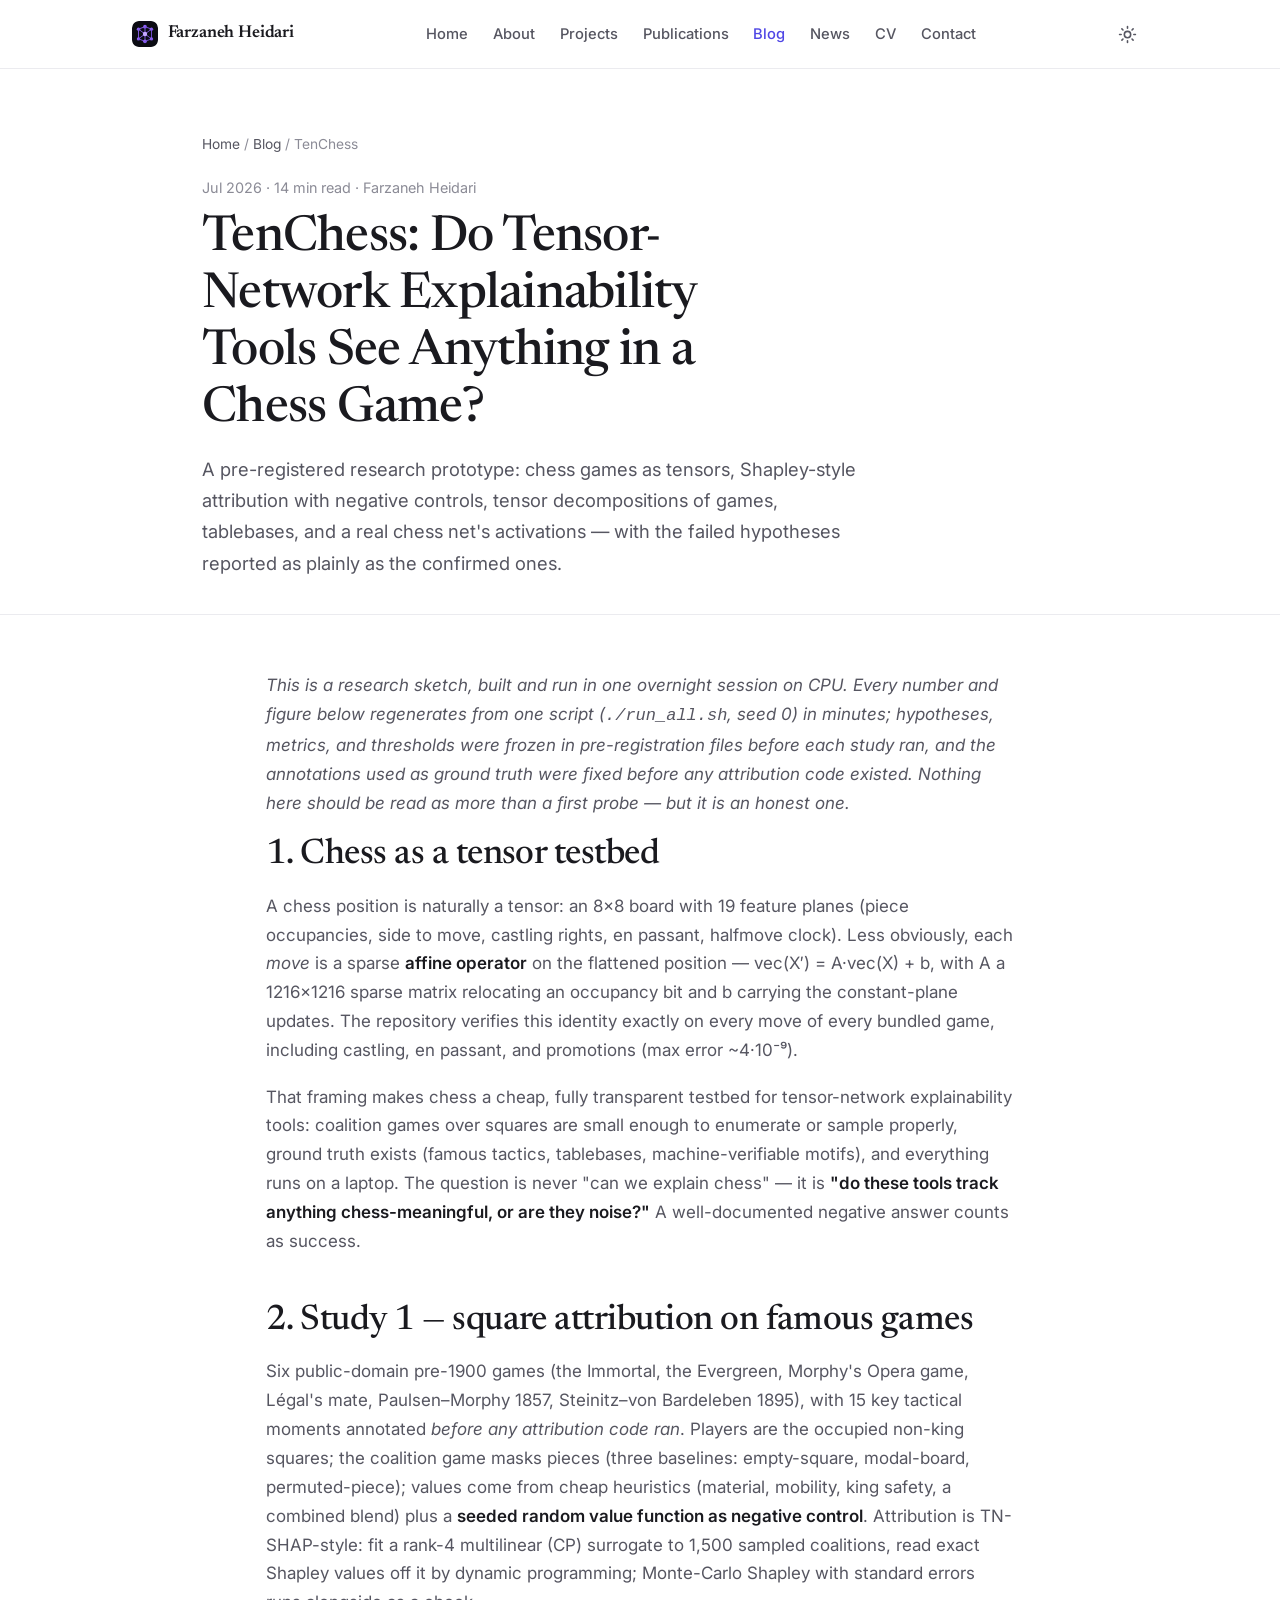
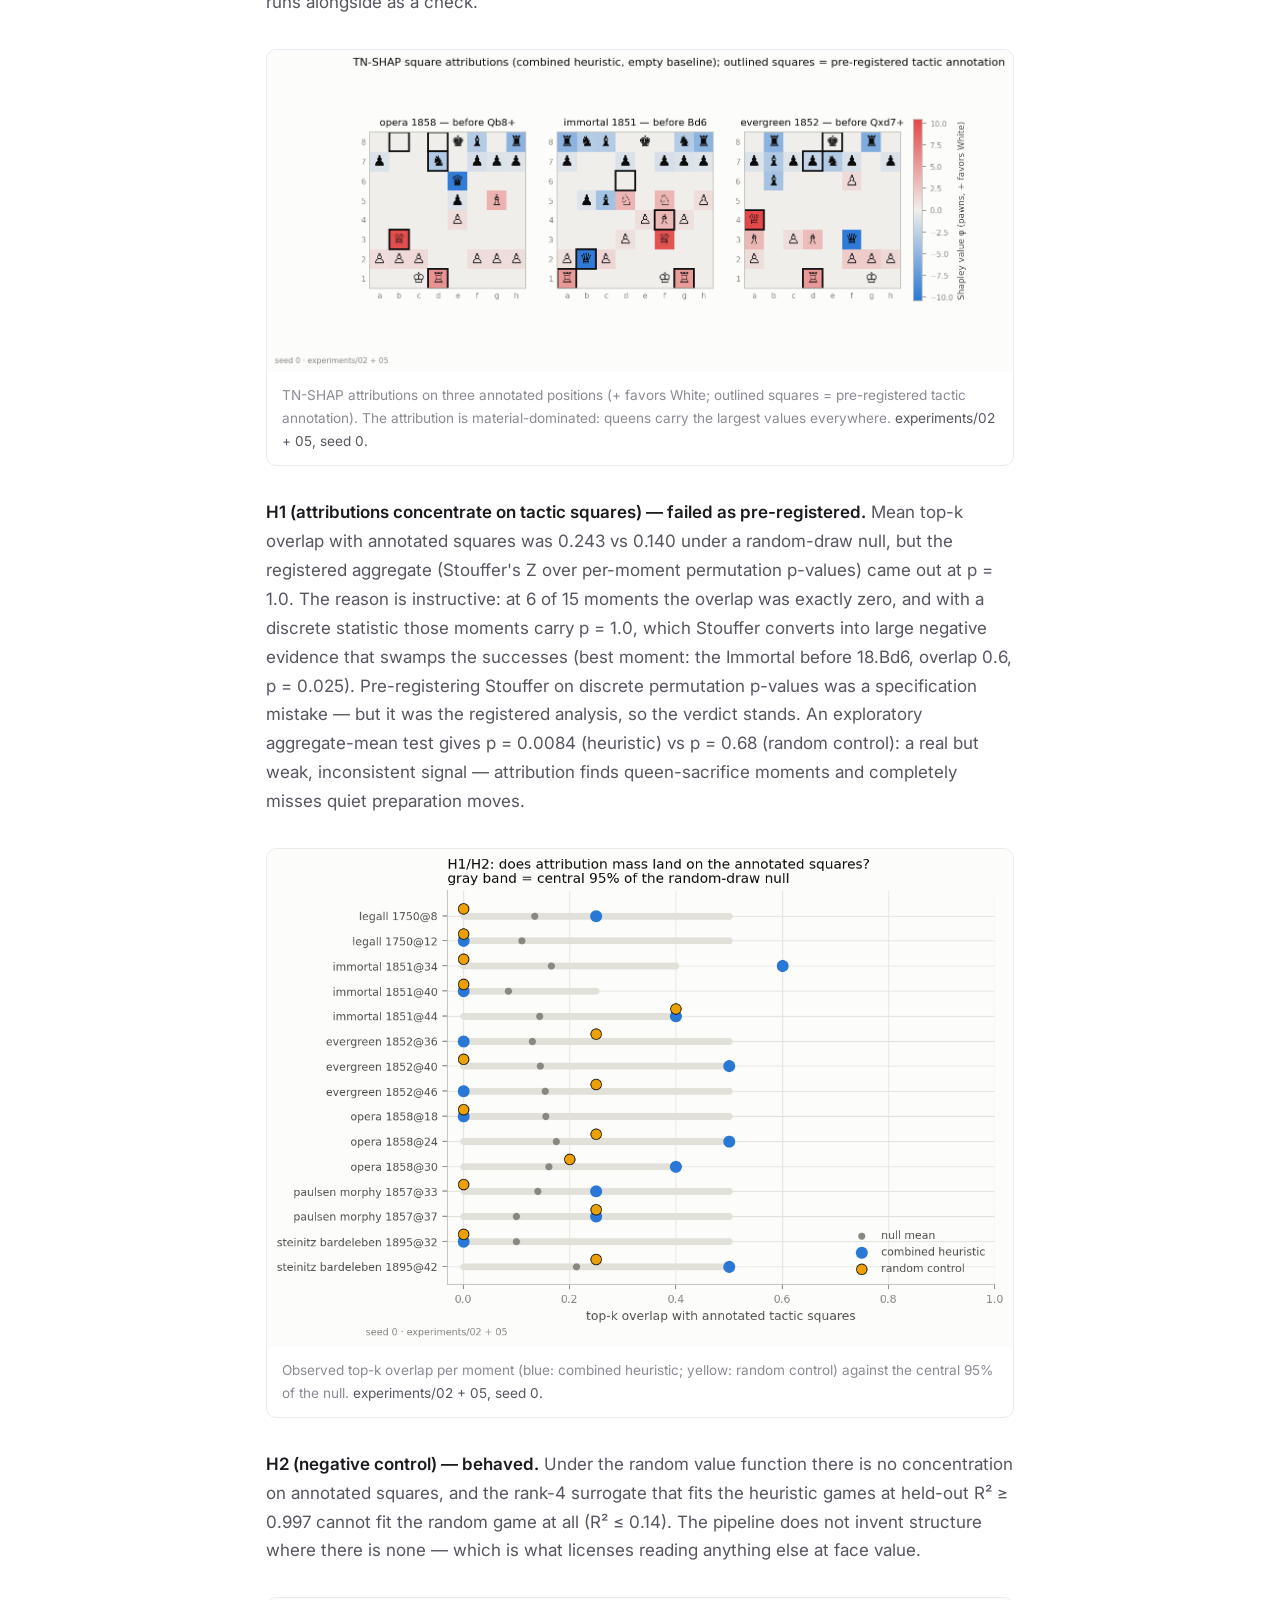
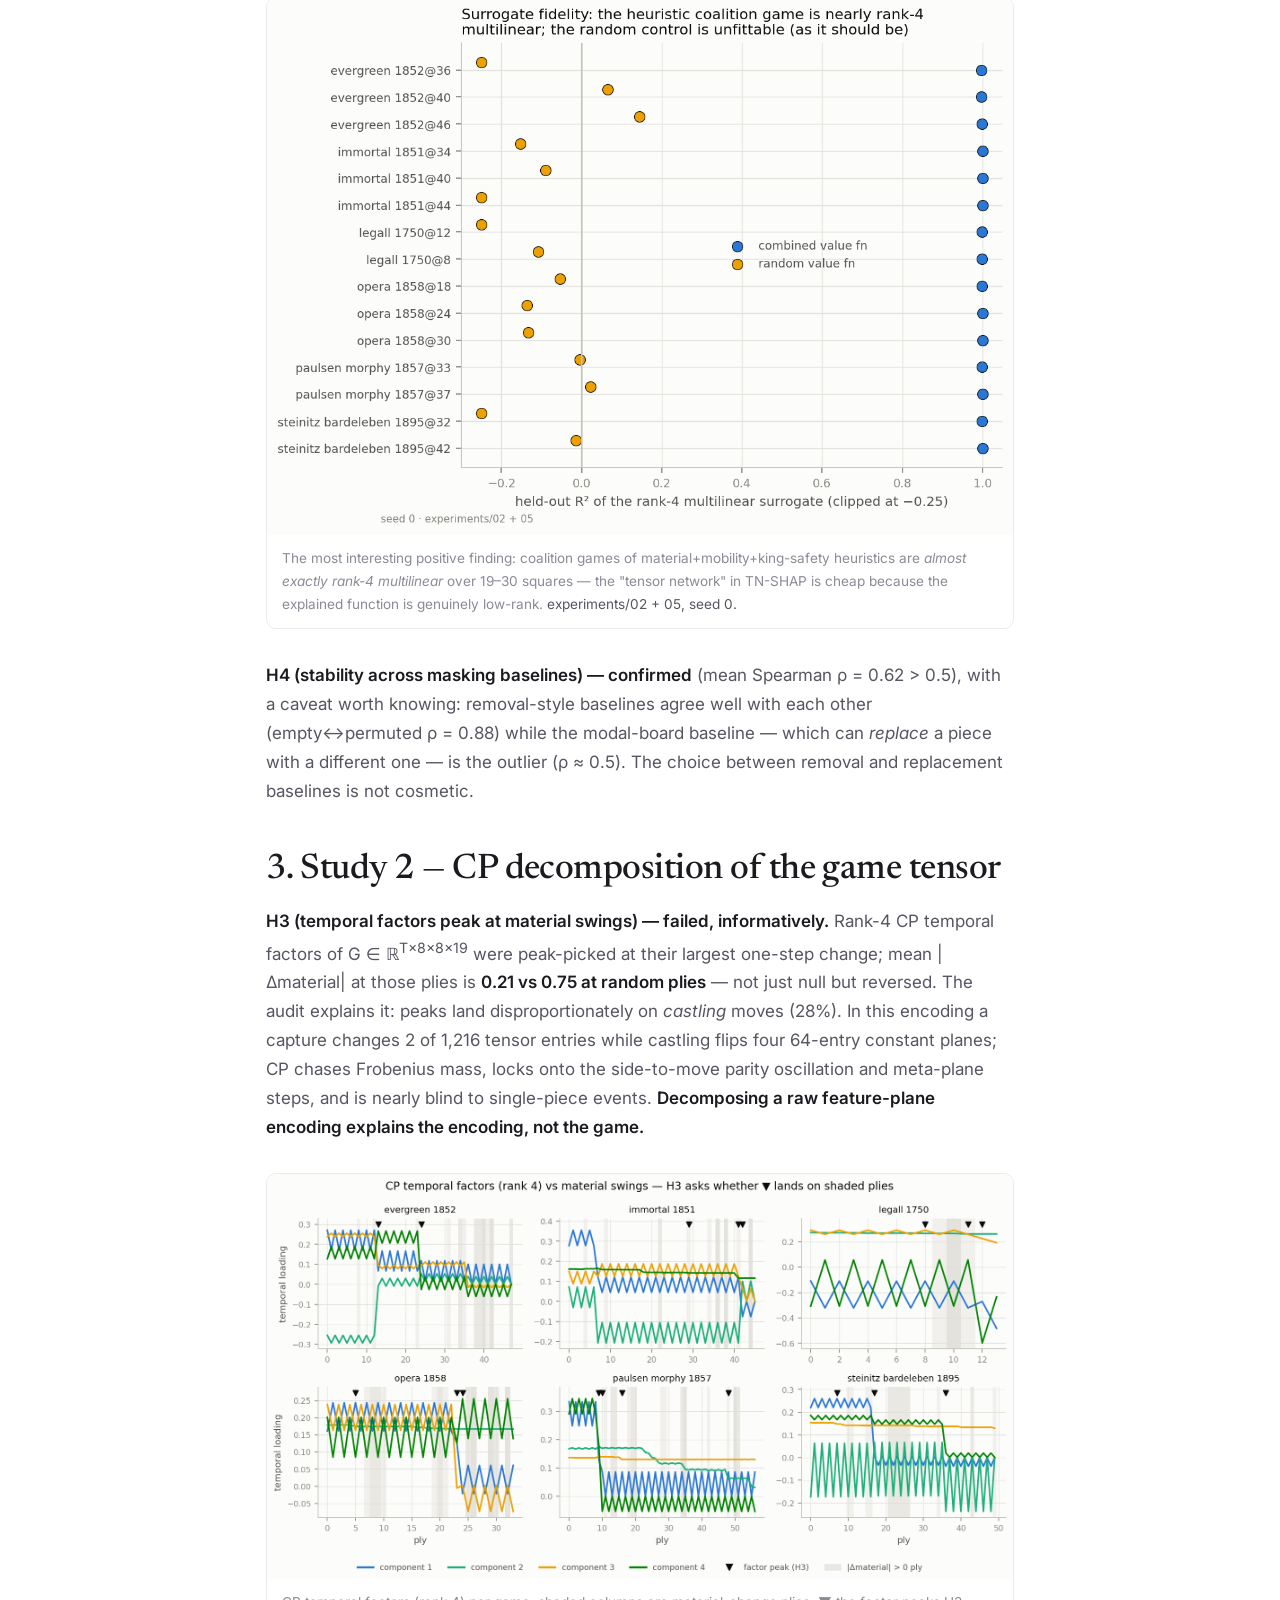
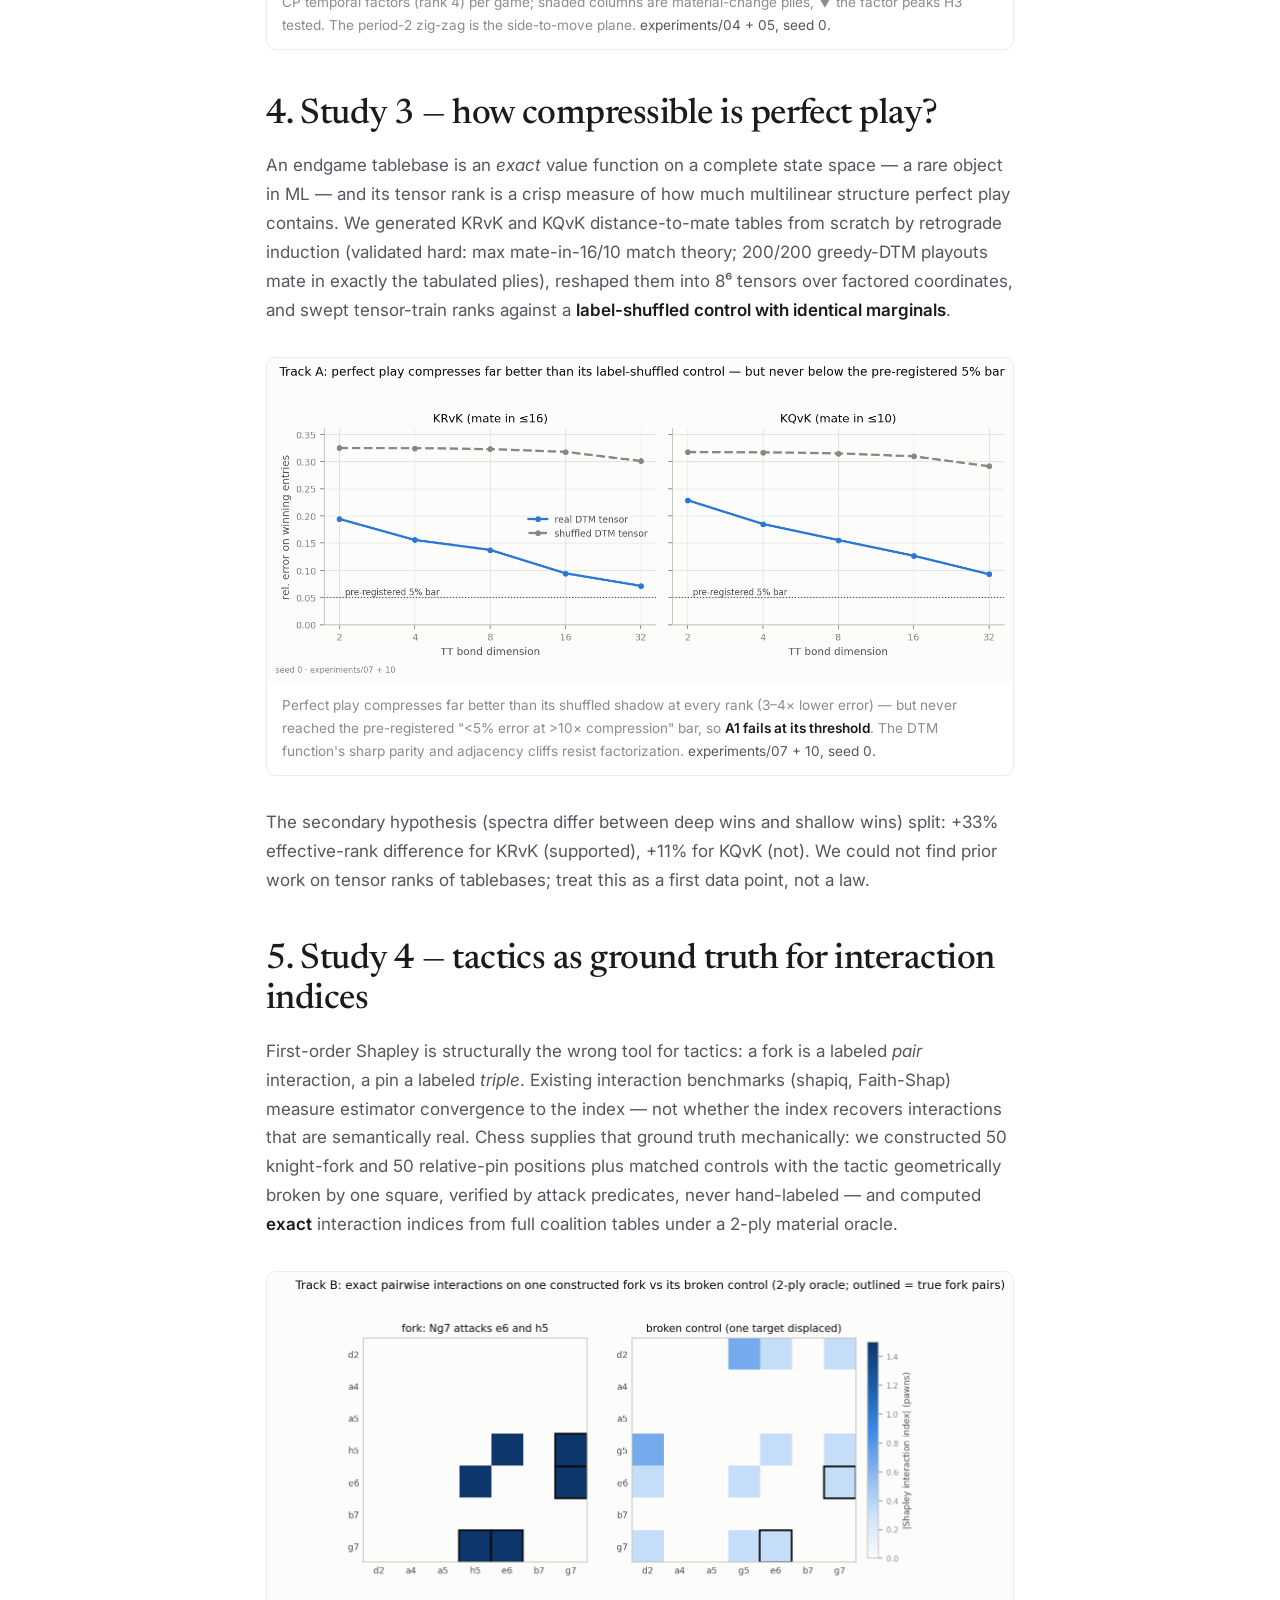
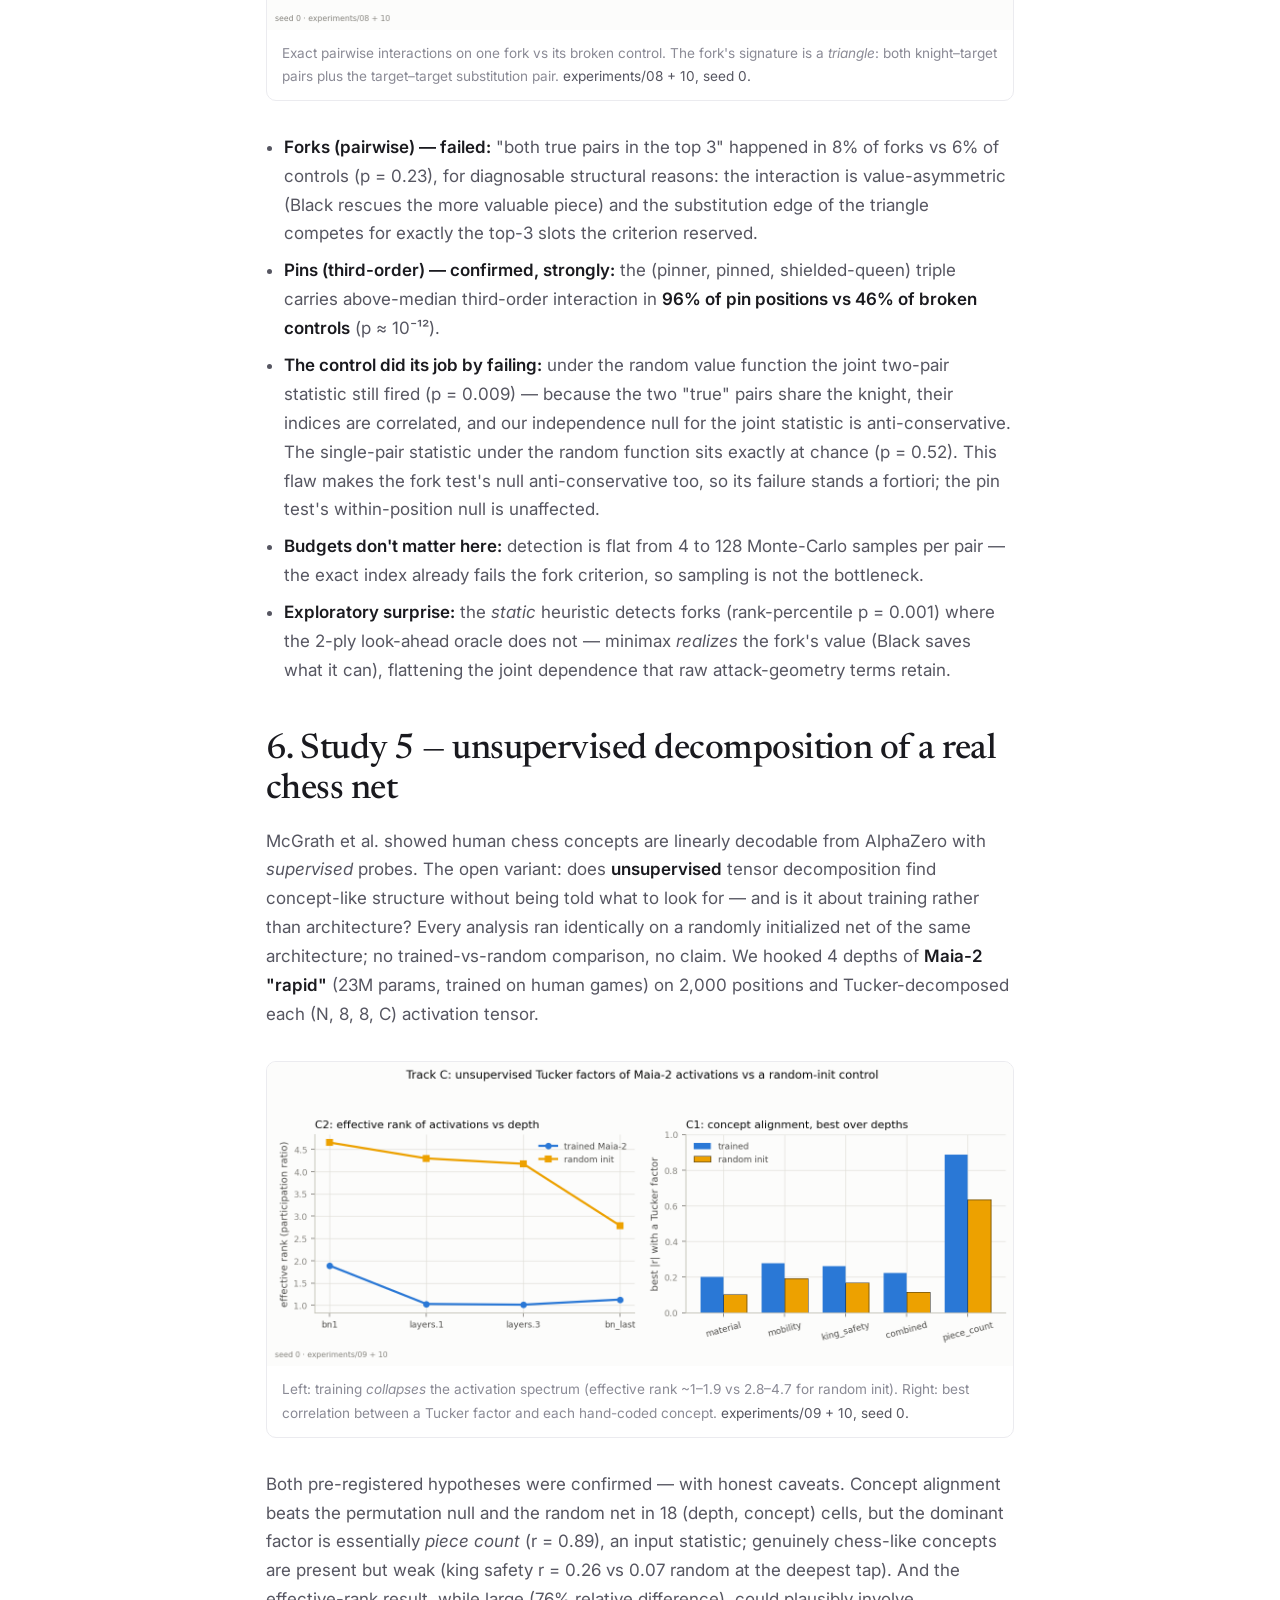
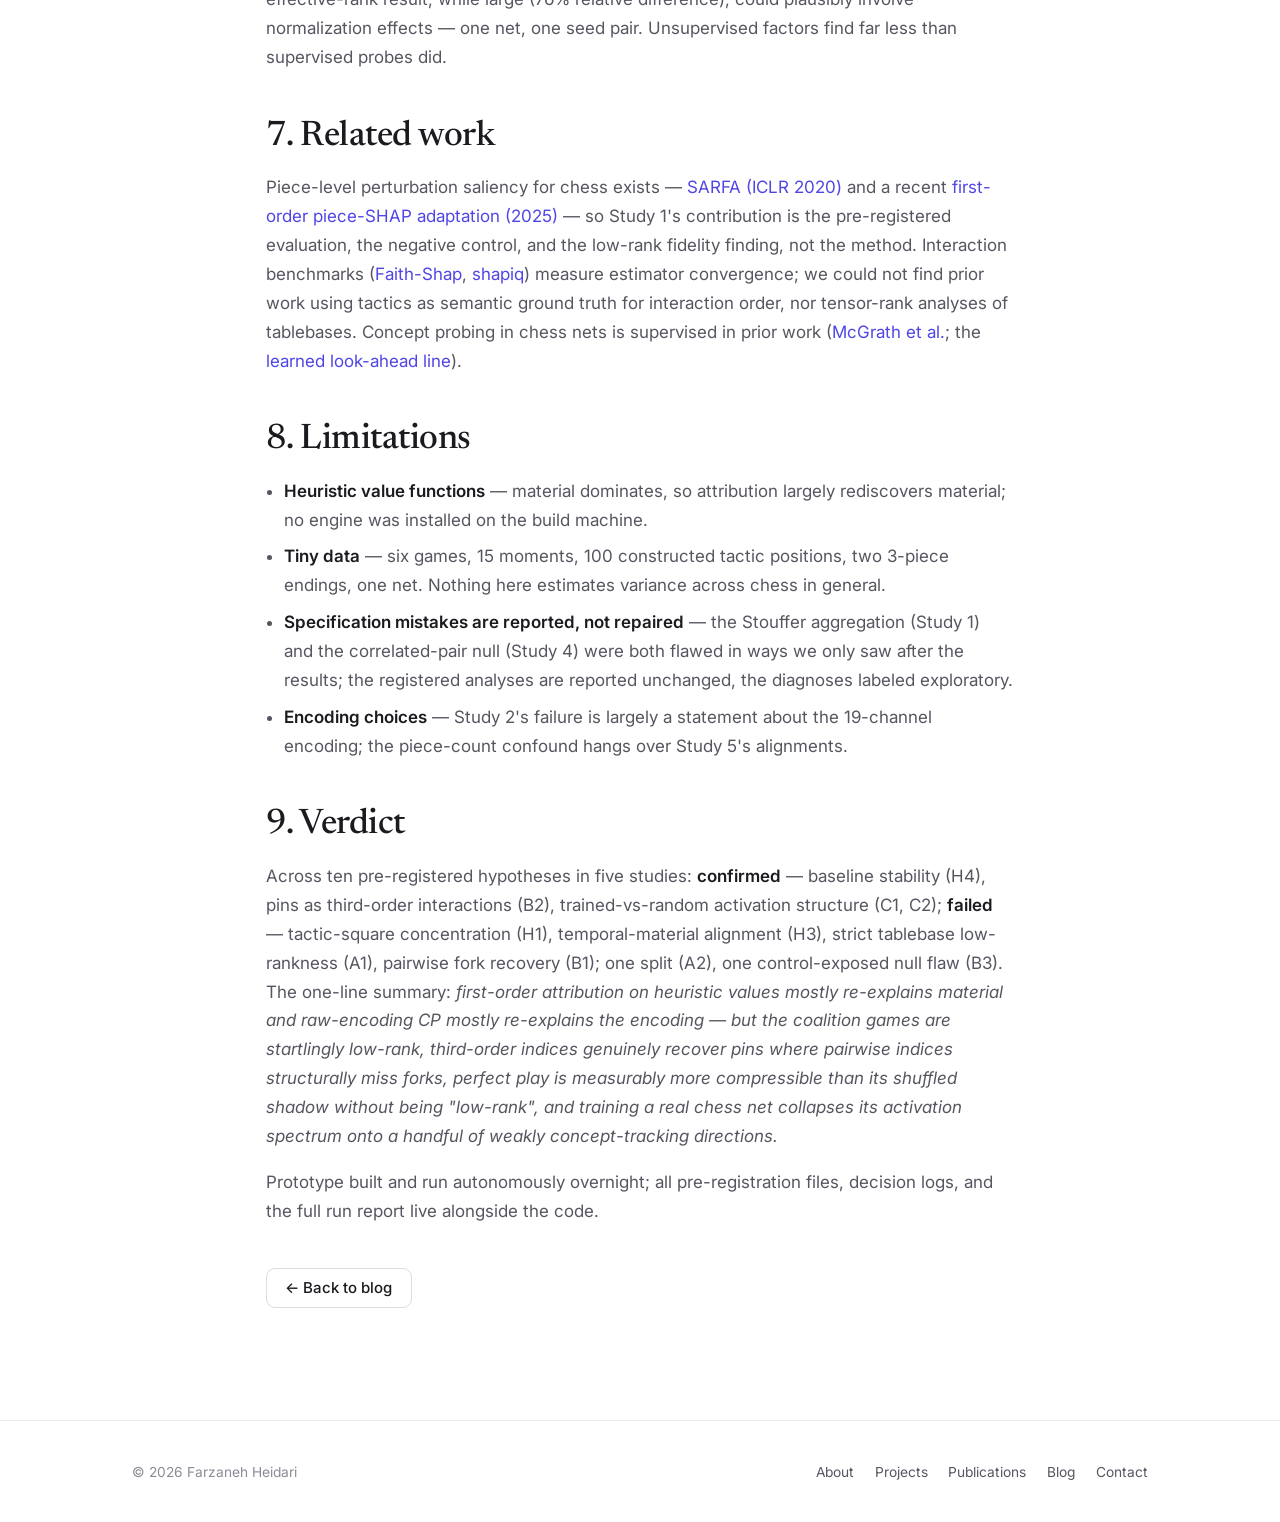
==== blog/tenchess/index.html @ e9abab55 "Add TenChess blog post: pre-registered tensor-network explainability probes on chess" ====
<!DOCTYPE html>
<html lang="en">
<head>
  <meta charset="UTF-8" />
  <meta name="viewport" content="width=device-width, initial-scale=1.0" />
  <title>TenChess: Do Tensor-Network Explainability Tools See Anything in a Chess Game? — Farzaneh Heidari</title>
  <meta name="description" content="A pre-registered research prototype: chess games as tensors, TN-SHAP-style square attribution with negative controls, CP/Tucker decomposition, tablebase tensor ranks, tactic ground truth for interaction indices, and Maia-2 activation factors — failures reported as plainly as the successes." />
  <meta name="author" content="Farzaneh Heidari" />
  <link rel="canonical" href="https://farzana0.github.io/blog/tenchess/" />

  <meta property="og:type" content="article" />
  <meta property="og:title" content="TenChess: Do Tensor-Network Explainability Tools See Anything in a Chess Game?" />
  <meta property="og:description" content="Pre-registered probes of tensor-network attribution and decomposition on chess: what held up, what failed, and why the failures are the interesting part." />
  <meta property="og:url" content="https://farzana0.github.io/blog/tenchess/" />
  <meta property="og:image" content="https://farzana0.github.io/assets/img/blog/tenchess_attribution_boards.png" />
  <meta property="article:author" content="Farzaneh Heidari" />
  <meta name="twitter:card" content="summary_large_image" />
  <meta name="twitter:title" content="TenChess: Do Tensor-Network Explainability Tools See Anything in a Chess Game?" />
  <meta name="twitter:description" content="Chess as a transparent testbed for tensor-network explainability, with pre-registered hypotheses and honest negative results." />
  <meta name="twitter:image" content="https://farzana0.github.io/assets/img/blog/tenchess_attribution_boards.png" />

  <link rel="icon" type="image/svg+xml" href="/assets/img/favicon.svg" />
  <link rel="preconnect" href="https://fonts.googleapis.com" />
  <link rel="preconnect" href="https://fonts.gstatic.com" crossorigin />
  <link href="https://fonts.googleapis.com/css2?family=Inter:wght@400;500;600&family=Newsreader:opsz,wght@6..72,400;6..72,500;6..72,600&display=swap" rel="stylesheet" />
  <link rel="stylesheet" href="/assets/css/style.css" />

  <script type="application/ld+json">
  {
    "@context": "https://schema.org",
    "@type": "BlogPosting",
    "headline": "TenChess: Do Tensor-Network Explainability Tools See Anything in a Chess Game?",
    "author": { "@type": "Person", "name": "Farzaneh Heidari", "url": "https://farzana0.github.io/" },
    "datePublished": "2026-07",
    "url": "https://farzana0.github.io/blog/tenchess/",
    "keywords": ["explainable AI", "tensor networks", "Shapley values", "chess", "pre-registration", "interaction indices"]
  }
  </script>
</head>
<body>
  <header class="site-header">
    <nav class="nav" aria-label="Primary">
      <a class="brand" href="/index.html"><img class="mark" src="/assets/img/favicon.svg" alt="" width="26" height="26" />Farzaneh Heidari</a>
      <ul class="nav-links" id="nav-links">
        <li><a href="/index.html">Home</a></li>
        <li><a href="/about.html">About</a></li>
        <li><a href="/projects.html" data-match="project">Projects</a></li>
        <li><a href="/publications.html">Publications</a></li>
        <li><a href="/blog.html" data-match="blog">Blog</a></li>
        <li><a href="/news.html">News</a></li>
        <li><a href="/cv.html">CV</a></li>
        <li><a href="/contact.html">Contact</a></li>
      </ul>
      <div class="nav-right">
        <button class="icon-btn theme-toggle" data-theme-toggle aria-label="Toggle dark mode">
          <svg class="sun" viewBox="0 0 24 24" fill="none" stroke="currentColor" stroke-width="2" stroke-linecap="round"><circle cx="12" cy="12" r="4"/><path d="M12 2v2M12 20v2M4.9 4.9l1.4 1.4M17.7 17.7l1.4 1.4M2 12h2M20 12h2M4.9 19.1l1.4-1.4M17.7 6.3l1.4-1.4"/></svg>
          <svg class="moon" viewBox="0 0 24 24" fill="currentColor"><path d="M21 12.8A9 9 0 1 1 11.2 3a7 7 0 0 0 9.8 9.8Z"/></svg>
        </button>
        <button class="icon-btn nav-toggle" data-nav-toggle aria-label="Menu" aria-expanded="false" aria-controls="nav-links">
          <svg viewBox="0 0 24 24" fill="none" stroke="currentColor" stroke-width="2" stroke-linecap="round"><path d="M4 6h16M4 12h16M4 18h16"/></svg>
        </button>
      </div>
    </nav>
  </header>

  <main>
    <article>
      <header class="post-hero">
        <div class="container">
          <nav class="breadcrumb"><a href="/index.html">Home</a> / <a href="/blog.html">Blog</a> / TenChess</nav>
          <div class="post-meta">Jul 2026 · 14 min read · Farzaneh Heidari</div>
          <h1>TenChess: Do Tensor-Network Explainability Tools See Anything in a Chess Game?</h1>
          <p class="dek">A pre-registered research prototype: chess games as tensors, Shapley-style attribution with negative controls, tensor decompositions of games, tablebases, and a real chess net's activations — with the failed hypotheses reported as plainly as the confirmed ones.</p>
        </div>
      </header>

      <div class="post-body">
        <div class="container">
          <div class="prose">

            <p><em>This is a research sketch, built and run in one overnight session on CPU. Every number and figure below regenerates from one script (<code>./run_all.sh</code>, seed 0) in minutes; hypotheses, metrics, and thresholds were frozen in pre-registration files before each study ran, and the annotations used as ground truth were fixed before any attribution code existed. Nothing here should be read as more than a first probe — but it is an honest one.</em></p>

            <h2>1. Chess as a tensor testbed</h2>
            <p>A chess position is naturally a tensor: an 8×8 board with 19 feature planes (piece occupancies, side to move, castling rights, en passant, halfmove clock). Less obviously, each <em>move</em> is a sparse <strong>affine operator</strong> on the flattened position — vec(X′) = A·vec(X) + b, with A a 1216×1216 sparse matrix relocating an occupancy bit and b carrying the constant-plane updates. The repository verifies this identity exactly on every move of every bundled game, including castling, en passant, and promotions (max error ~4·10⁻⁹).</p>
            <p>That framing makes chess a cheap, fully transparent testbed for tensor-network explainability tools: coalition games over squares are small enough to enumerate or sample properly, ground truth exists (famous tactics, tablebases, machine-verifiable motifs), and everything runs on a laptop. The question is never "can we explain chess" — it is <strong>"do these tools track anything chess-meaningful, or are they noise?"</strong> A well-documented negative answer counts as success.</p>

            <h2>2. Study 1 — square attribution on famous games</h2>
            <p>Six public-domain pre-1900 games (the Immortal, the Evergreen, Morphy's Opera game, Légal's mate, Paulsen–Morphy 1857, Steinitz–von Bardeleben 1895), with 15 key tactical moments annotated <em>before any attribution code ran</em>. Players are the occupied non-king squares; the coalition game masks pieces (three baselines: empty-square, modal-board, permuted-piece); values come from cheap heuristics (material, mobility, king safety, a combined blend) plus a <strong>seeded random value function as negative control</strong>. Attribution is TN-SHAP-style: fit a rank-4 multilinear (CP) surrogate to 1,500 sampled coalitions, read exact Shapley values off it by dynamic programming; Monte-Carlo Shapley with standard errors runs alongside as a check.</p>

            <figure>
              <img src="/assets/img/blog/tenchess_attribution_boards.png" alt="Three chess boards with diverging red-blue attribution heatmaps and outlined annotated tactic squares." loading="lazy" />
              <figcaption>TN-SHAP attributions on three annotated positions (+ favors White; outlined squares = pre-registered tactic annotation). The attribution is material-dominated: queens carry the largest values everywhere. <span class="muted">experiments/02 + 05, seed 0.</span></figcaption>
            </figure>

            <p><strong>H1 (attributions concentrate on tactic squares) — failed as pre-registered.</strong> Mean top-k overlap with annotated squares was 0.243 vs 0.140 under a random-draw null, but the registered aggregate (Stouffer's Z over per-moment permutation p-values) came out at p = 1.0. The reason is instructive: at 6 of 15 moments the overlap was exactly zero, and with a discrete statistic those moments carry p = 1.0, which Stouffer converts into large negative evidence that swamps the successes (best moment: the Immortal before 18.Bd6, overlap 0.6, p = 0.025). Pre-registering Stouffer on discrete permutation p-values was a specification mistake — but it was the registered analysis, so the verdict stands. An exploratory aggregate-mean test gives p = 0.0084 (heuristic) vs p = 0.68 (random control): a real but weak, inconsistent signal — attribution finds queen-sacrifice moments and completely misses quiet preparation moves.</p>

            <figure>
              <img src="/assets/img/blog/tenchess_h1_h2_overlap.png" alt="Dot plot of per-moment overlap for the combined heuristic and the random control against a null band." loading="lazy" />
              <figcaption>Observed top-k overlap per moment (blue: combined heuristic; yellow: random control) against the central 95% of the null. <span class="muted">experiments/02 + 05, seed 0.</span></figcaption>
            </figure>

            <p><strong>H2 (negative control) — behaved.</strong> Under the random value function there is no concentration on annotated squares, and the rank-4 surrogate that fits the heuristic games at held-out R² ≥ 0.997 cannot fit the random game at all (R² ≤ 0.14). The pipeline does not invent structure where there is none — which is what licenses reading anything else at face value.</p>

            <figure>
              <img src="/assets/img/blog/tenchess_surrogate_fidelity.png" alt="Held-out R-squared of the surrogate: near 1.0 for the heuristic at all moments, near zero for the random control." loading="lazy" />
              <figcaption>The most interesting positive finding: coalition games of material+mobility+king-safety heuristics are <em>almost exactly rank-4 multilinear</em> over 19–30 squares — the "tensor network" in TN-SHAP is cheap because the explained function is genuinely low-rank. <span class="muted">experiments/02 + 05, seed 0.</span></figcaption>
            </figure>

            <p><strong>H4 (stability across masking baselines) — confirmed</strong> (mean Spearman ρ = 0.62 &gt; 0.5), with a caveat worth knowing: removal-style baselines agree well with each other (empty↔permuted ρ = 0.88) while the modal-board baseline — which can <em>replace</em> a piece with a different one — is the outlier (ρ ≈ 0.5). The choice between removal and replacement baselines is not cosmetic.</p>

            <h2>3. Study 2 — CP decomposition of the game tensor</h2>
            <p><strong>H3 (temporal factors peak at material swings) — failed, informatively.</strong> Rank-4 CP temporal factors of G ∈ ℝ<sup>T×8×8×19</sup> were peak-picked at their largest one-step change; mean |Δmaterial| at those plies is <strong>0.21 vs 0.75 at random plies</strong> — not just null but reversed. The audit explains it: peaks land disproportionately on <em>castling</em> moves (28%). In this encoding a capture changes 2 of 1,216 tensor entries while castling flips four 64-entry constant planes; CP chases Frobenius mass, locks onto the side-to-move parity oscillation and meta-plane steps, and is nearly blind to single-piece events. <strong>Decomposing a raw feature-plane encoding explains the encoding, not the game.</strong></p>

            <figure>
              <img src="/assets/img/blog/tenchess_temporal_factors.png" alt="Temporal factor curves per game showing a strong period-2 zig-zag, with capture plies shaded and factor peaks marked." loading="lazy" />
              <figcaption>CP temporal factors (rank 4) per game; shaded columns are material-change plies, ▼ the factor peaks H3 tested. The period-2 zig-zag is the side-to-move plane. <span class="muted">experiments/04 + 05, seed 0.</span></figcaption>
            </figure>

            <h2>4. Study 3 — how compressible is perfect play?</h2>
            <p>An endgame tablebase is an <em>exact</em> value function on a complete state space — a rare object in ML — and its tensor rank is a crisp measure of how much multilinear structure perfect play contains. We generated KRvK and KQvK distance-to-mate tables from scratch by retrograde induction (validated hard: max mate-in-16/10 match theory; 200/200 greedy-DTM playouts mate in exactly the tabulated plies), reshaped them into 8⁶ tensors over factored coordinates, and swept tensor-train ranks against a <strong>label-shuffled control with identical marginals</strong>.</p>

            <figure>
              <img src="/assets/img/blog/tenchess_tablebase_ranks.png" alt="Tensor-train error versus bond dimension for KRvK and KQvK: real tensors well below shuffled controls at every rank, but never below the 5 percent bar." loading="lazy" />
              <figcaption>Perfect play compresses far better than its shuffled shadow at every rank (3–4× lower error) — but never reached the pre-registered "&lt;5% error at &gt;10× compression" bar, so <strong>A1 fails at its threshold</strong>. The DTM function's sharp parity and adjacency cliffs resist factorization. <span class="muted">experiments/07 + 10, seed 0.</span></figcaption>
            </figure>

            <p>The secondary hypothesis (spectra differ between deep wins and shallow wins) split: +33% effective-rank difference for KRvK (supported), +11% for KQvK (not). We could not find prior work on tensor ranks of tablebases; treat this as a first data point, not a law.</p>

            <h2>5. Study 4 — tactics as ground truth for interaction indices</h2>
            <p>First-order Shapley is structurally the wrong tool for tactics: a fork is a labeled <em>pair</em> interaction, a pin a labeled <em>triple</em>. Existing interaction benchmarks (shapiq, Faith-Shap) measure estimator convergence to the index — not whether the index recovers interactions that are semantically real. Chess supplies that ground truth mechanically: we constructed 50 knight-fork and 50 relative-pin positions plus matched controls with the tactic geometrically broken by one square, verified by attack predicates, never hand-labeled — and computed <strong>exact</strong> interaction indices from full coalition tables under a 2-ply material oracle.</p>

            <figure>
              <img src="/assets/img/blog/tenchess_interaction_fork.png" alt="Two interaction heatmaps: a fork position lights up as a triangle of three strong pairs; the broken control shows almost nothing." loading="lazy" />
              <figcaption>Exact pairwise interactions on one fork vs its broken control. The fork's signature is a <em>triangle</em>: both knight–target pairs plus the target–target substitution pair. <span class="muted">experiments/08 + 10, seed 0.</span></figcaption>
            </figure>

            <ul>
              <li><strong>Forks (pairwise) — failed:</strong> "both true pairs in the top 3" happened in 8% of forks vs 6% of controls (p = 0.23), for diagnosable structural reasons: the interaction is value-asymmetric (Black rescues the more valuable piece) and the substitution edge of the triangle competes for exactly the top-3 slots the criterion reserved.</li>
              <li><strong>Pins (third-order) — confirmed, strongly:</strong> the (pinner, pinned, shielded-queen) triple carries above-median third-order interaction in <strong>96% of pin positions vs 46% of broken controls</strong> (p ≈ 10⁻¹²).</li>
              <li><strong>The control did its job by failing:</strong> under the random value function the joint two-pair statistic still fired (p = 0.009) — because the two "true" pairs share the knight, their indices are correlated, and our independence null for the joint statistic is anti-conservative. The single-pair statistic under the random function sits exactly at chance (p = 0.52). This flaw makes the fork test's null anti-conservative too, so its failure stands a fortiori; the pin test's within-position null is unaffected.</li>
              <li><strong>Budgets don't matter here:</strong> detection is flat from 4 to 128 Monte-Carlo samples per pair — the exact index already fails the fork criterion, so sampling is not the bottleneck.</li>
              <li><strong>Exploratory surprise:</strong> the <em>static</em> heuristic detects forks (rank-percentile p = 0.001) where the 2-ply look-ahead oracle does not — minimax <em>realizes</em> the fork's value (Black saves what it can), flattening the joint dependence that raw attack-geometry terms retain.</li>
            </ul>

            <h2>6. Study 5 — unsupervised decomposition of a real chess net</h2>
            <p>McGrath et al. showed human chess concepts are linearly decodable from AlphaZero with <em>supervised</em> probes. The open variant: does <strong>unsupervised</strong> tensor decomposition find concept-like structure without being told what to look for — and is it about training rather than architecture? Every analysis ran identically on a randomly initialized net of the same architecture; no trained-vs-random comparison, no claim. We hooked 4 depths of <strong>Maia-2 "rapid"</strong> (23M params, trained on human games) on 2,000 positions and Tucker-decomposed each (N, 8, 8, C) activation tensor.</p>

            <figure>
              <img src="/assets/img/blog/tenchess_activations.png" alt="Left: effective rank versus depth, trained far below random. Right: concept alignment bars, trained above random for all five concepts." loading="lazy" />
              <figcaption>Left: training <em>collapses</em> the activation spectrum (effective rank ~1–1.9 vs 2.8–4.7 for random init). Right: best correlation between a Tucker factor and each hand-coded concept. <span class="muted">experiments/09 + 10, seed 0.</span></figcaption>
            </figure>

            <p>Both pre-registered hypotheses were confirmed — with honest caveats. Concept alignment beats the permutation null and the random net in 18 (depth, concept) cells, but the dominant factor is essentially <em>piece count</em> (r = 0.89), an input statistic; genuinely chess-like concepts are present but weak (king safety r = 0.26 vs 0.07 random at the deepest tap). And the effective-rank result, while large (76% relative difference), could plausibly involve normalization effects — one net, one seed pair. Unsupervised factors find far less than supervised probes did.</p>

            <h2>7. Related work</h2>
            <p>Piece-level perturbation saliency for chess exists — <a href="https://arxiv.org/abs/1912.12191">SARFA (ICLR 2020)</a> and a recent <a href="https://arxiv.org/abs/2510.25775">first-order piece-SHAP adaptation (2025)</a> — so Study 1's contribution is the pre-registered evaluation, the negative control, and the low-rank fidelity finding, not the method. Interaction benchmarks (<a href="https://jmlr.org/papers/v24/22-0202.html">Faith-Shap</a>, <a href="https://arxiv.org/pdf/2410.01649">shapiq</a>) measure estimator convergence; we could not find prior work using tactics as semantic ground truth for interaction order, nor tensor-rank analyses of tablebases. Concept probing in chess nets is supervised in prior work (<a href="https://arxiv.org/abs/2111.09259">McGrath et al.</a>; the <a href="https://arxiv.org/abs/2406.00877">learned look-ahead line</a>).</p>

            <h2>8. Limitations</h2>
            <ul>
              <li><strong>Heuristic value functions</strong> — material dominates, so attribution largely rediscovers material; no engine was installed on the build machine.</li>
              <li><strong>Tiny data</strong> — six games, 15 moments, 100 constructed tactic positions, two 3-piece endings, one net. Nothing here estimates variance across chess in general.</li>
              <li><strong>Specification mistakes are reported, not repaired</strong> — the Stouffer aggregation (Study 1) and the correlated-pair null (Study 4) were both flawed in ways we only saw after the results; the registered analyses are reported unchanged, the diagnoses labeled exploratory.</li>
              <li><strong>Encoding choices</strong> — Study 2's failure is largely a statement about the 19-channel encoding; the piece-count confound hangs over Study 5's alignments.</li>
            </ul>

            <h2>9. Verdict</h2>
            <p>Across ten pre-registered hypotheses in five studies: <strong>confirmed</strong> — baseline stability (H4), pins as third-order interactions (B2), trained-vs-random activation structure (C1, C2); <strong>failed</strong> — tactic-square concentration (H1), temporal-material alignment (H3), strict tablebase low-rankness (A1), pairwise fork recovery (B1); one split (A2), one control-exposed null flaw (B3). The one-line summary: <em>first-order attribution on heuristic values mostly re-explains material and raw-encoding CP mostly re-explains the encoding — but the coalition games are startlingly low-rank, third-order indices genuinely recover pins where pairwise indices structurally miss forks, perfect play is measurably more compressible than its shuffled shadow without being "low-rank", and training a real chess net collapses its activation spectrum onto a handful of weakly concept-tracking directions.</em></p>
            <p class="muted">Prototype built and run autonomously overnight; all pre-registration files, decision logs, and the full run report live alongside the code.</p>

            <div class="mt-4"><a class="btn btn--ghost" href="/blog.html">← Back to blog</a></div>
          </div>
        </div>
      </div>
    </article>
  </main>

  <footer class="site-footer">
    <div class="footer-inner">
      <p>© <span id="year"></span> Farzaneh Heidari</p>
      <nav class="footer-nav" aria-label="Footer">
        <a href="/about.html">About</a><a href="/projects.html">Projects</a><a href="/publications.html">Publications</a><a href="/blog.html">Blog</a><a href="/contact.html">Contact</a>
      </nav>
    </div>
  </footer>

  <script src="/assets/js/main.js"></script>
  <script>document.getElementById("year").textContent = new Date().getFullYear();</script>
</body>
</html>
---- assets/css/style.css ----
/* ==========================================================================
   Farzaneh Heidari — academic site
   Minimal by design: two fonts, one accent, whitespace does the work.
   ========================================================================== */

:root {
  /* near-white surfaces */
  --bg: #ffffff;
  --bg-soft: #fafafa;
  --surface: #ffffff;
  --border: #ebebef;
  --border-strong: #dcdce2;

  /* text — hierarchy via weight/size, not colour */
  --text: #1a1a1f;
  --text-soft: #565661;
  --text-faint: #8b8b96;

  /* one accent, used sparingly */
  --accent: #4f46e5;
  --accent-soft: #f0efff;

  --font-sans: "Inter", ui-sans-serif, system-ui, -apple-system, "Segoe UI", Roboto, Helvetica, Arial, sans-serif;
  --font-serif: "Newsreader", ui-serif, Georgia, "Times New Roman", serif;

  --maxw: 940px;
  --maxw-wide: 1080px;
  --radius: 14px;
  --radius-sm: 10px;
  --shadow: 0 1px 3px rgba(20, 20, 40, 0.05);
  --shadow-hover: 0 6px 24px rgba(20, 20, 40, 0.07);
  --space: clamp(4rem, 9vw, 7rem);
  --header-h: 68px;
}

[data-theme="dark"] {
  --bg: #0f0f13;
  --bg-soft: #131318;
  --surface: #16161c;
  --border: #26262e;
  --border-strong: #33333d;
  --text: #ededf2;
  --text-soft: #a6a6b3;
  --text-faint: #71717f;
  --accent: #a29bff;
  --accent-soft: #1c1b2e;
  --shadow: 0 1px 3px rgba(0, 0, 0, 0.4);
  --shadow-hover: 0 8px 30px rgba(0, 0, 0, 0.45);
}

*, *::before, *::after { box-sizing: border-box; }
html { -webkit-text-size-adjust: 100%; scroll-behavior: smooth; }
@media (prefers-reduced-motion: reduce) {
  html { scroll-behavior: auto; }
  *, *::before, *::after { animation: none !important; transition: none !important; }
}
body {
  margin: 0;
  font-family: var(--font-sans);
  background: var(--bg);
  color: var(--text);
  font-size: 17px;
  line-height: 1.7;
  -webkit-font-smoothing: antialiased;
  text-rendering: optimizeLegibility;
  transition: background 0.3s ease, color 0.3s ease;
}
img { max-width: 100%; display: block; }
a { color: var(--accent); text-decoration: none; }
a:hover { text-decoration: underline; text-underline-offset: 3px; }

h1, h2, h3, h4 { font-family: var(--font-serif); font-weight: 500; line-height: 1.15; letter-spacing: -0.015em; color: var(--text); margin: 0; }
h1 { font-size: clamp(2.4rem, 5.5vw, 3.6rem); }
h2 { font-size: clamp(1.6rem, 3.2vw, 2.2rem); }
h3 { font-size: 1.2rem; font-weight: 600; letter-spacing: -0.01em; }
p { margin: 0 0 1.1rem; }
:focus-visible { outline: 2px solid var(--accent); outline-offset: 3px; border-radius: 3px; }
::selection { background: var(--accent-soft); }

.container { max-width: var(--maxw); margin: 0 auto; padding: 0 clamp(1.25rem, 5vw, 2rem); }
.container--wide { max-width: var(--maxw-wide); }
.section { padding: var(--space) 0; }
.section + .section { border-top: 1px solid var(--border); }
.muted { color: var(--text-soft); }
.faint { color: var(--text-faint); }
.center { text-align: center; }
.sr-only { position: absolute; width: 1px; height: 1px; padding: 0; margin: -1px; overflow: hidden; clip: rect(0,0,0,0); border: 0; }

/* small section label */
.kicker {
  font-size: 0.78rem; font-weight: 600; letter-spacing: 0.09em; text-transform: uppercase;
  color: var(--text-faint); margin-bottom: 1rem;
}

/* ---------------------------------------------------------------- header */
.site-header {
  position: sticky; top: 0; z-index: 50;
  background: var(--bg);
  border-bottom: 1px solid var(--border);
}
.nav {
  height: var(--header-h);
  display: flex; align-items: center; justify-content: space-between;
  max-width: var(--maxw-wide); margin: 0 auto; padding: 0 clamp(1.25rem, 5vw, 2rem);
}
.brand { display: flex; align-items: center; gap: 0.6rem; font-family: var(--font-serif); font-weight: 600; font-size: 1.08rem; color: var(--text); letter-spacing: -0.01em; }
.brand:hover { text-decoration: none; }
.brand .mark { width: 26px; height: 26px; flex: none; border-radius: 7px; }
.nav-links { display: flex; align-items: center; gap: 0.15rem; list-style: none; margin: 0; padding: 0; }
.nav-links a {
  color: var(--text-soft); font-size: 0.92rem; font-weight: 500;
  padding: 0.4rem 0.7rem; border-radius: 8px;
}
.nav-links a:hover { color: var(--text); text-decoration: none; }
.nav-links a.active { color: var(--accent); }
.nav-right { display: flex; align-items: center; gap: 0.3rem; }

.icon-btn {
  display: inline-grid; place-items: center; width: 40px; height: 40px; border-radius: 9px;
  background: transparent; border: 1px solid transparent; color: var(--text-soft); cursor: pointer;
  transition: color 0.15s, border-color 0.15s;
}
.icon-btn:hover { color: var(--text); border-color: var(--border-strong); }
.icon-btn svg { width: 19px; height: 19px; }
.theme-toggle .moon { display: none; }
[data-theme="dark"] .theme-toggle .sun { display: none; }
[data-theme="dark"] .theme-toggle .moon { display: block; }
.nav-toggle { display: none; }

@media (max-width: 760px) {
  .nav-toggle { display: inline-grid; }
  .nav-links {
    position: fixed; inset: var(--header-h) 0 auto 0; flex-direction: column; align-items: stretch; gap: 0;
    background: var(--surface); border-bottom: 1px solid var(--border);
    padding: 0.6rem clamp(1.25rem, 5vw, 2rem) 1rem;
    transform: translateY(-6px); opacity: 0; pointer-events: none;
    transition: opacity 0.16s ease, transform 0.16s ease;
  }
  .nav-links.open { transform: translateY(0); opacity: 1; pointer-events: auto; }
  .nav-links a { padding: 0.7rem 0.2rem; font-size: 1rem; border-bottom: 1px solid var(--border); }
  .nav-links li:last-child a { border-bottom: 0; }
}

/* ------------------------------------------------------------------- hero */
.hero { padding: clamp(3.5rem, 9vw, 6.5rem) 0 var(--space); }
.hero-layout { display: grid; grid-template-columns: 1fr 300px; gap: clamp(2rem, 6vw, 4.5rem); align-items: center; }
@media (max-width: 820px) { .hero-layout { grid-template-columns: 1fr; gap: 2.5rem; } .hero-portrait { order: -1; } }
.hero-eyebrow { font-size: 0.82rem; font-weight: 600; letter-spacing: 0.08em; text-transform: uppercase; color: var(--accent); margin-bottom: 1.4rem; }
.hero h1 { margin-bottom: 1rem; }
.hero .role { font-size: 1.2rem; color: var(--text); font-weight: 500; margin-bottom: 0.3rem; }
.hero .affil { color: var(--text-faint); font-size: 1rem; margin-bottom: 1.8rem; }
.hero .lede { font-size: 1.16rem; color: var(--text-soft); max-width: 46ch; margin-bottom: 2rem; }
.hero-actions { display: flex; flex-wrap: wrap; gap: 0.7rem; align-items: center; }

.hero-portrait { width: 300px; max-width: 72vw; aspect-ratio: 4 / 5; justify-self: end; }
@media (max-width: 820px) { .hero-portrait { justify-self: start; width: 240px; } }
.hero-portrait .frame { width: 100%; height: 100%; border-radius: var(--radius); overflow: hidden; border: 1px solid var(--border); background: var(--bg-soft); }
.hero-portrait img { width: 100%; height: 100%; object-fit: cover; object-position: 50% 30%; }
.portrait-fallback {
  width: 100%; height: 100%; display: grid; place-items: center;
  font-family: var(--font-serif); font-weight: 500; font-size: 3rem; color: var(--accent);
  background: var(--accent-soft);
}

/* ---------------------------------------------------------------- buttons */
.btn {
  display: inline-flex; align-items: center; gap: 0.45rem;
  font-weight: 500; font-size: 0.94rem; line-height: 1;
  padding: 0.72rem 1.15rem; border-radius: 9px; cursor: pointer;
  border: 1px solid var(--border-strong); background: var(--surface); color: var(--text);
  transition: border-color 0.15s, color 0.15s, background 0.15s;
}
.btn:hover { border-color: var(--text-faint); text-decoration: none; }
.btn svg { width: 16px; height: 16px; }
.btn--primary { background: var(--accent); border-color: var(--accent); color: #fff; }
.btn--primary:hover { background: var(--accent); border-color: var(--accent); opacity: 0.92; color: #fff; }
.btn--sm { padding: 0.5rem 0.85rem; font-size: 0.86rem; }
.textlink { color: var(--accent); font-weight: 500; font-size: 0.94rem; }

/* -------------------------------------------------------------- section head */
.section-head { margin-bottom: 2.5rem; }
.section-head h2 { max-width: 24ch; }
.section-head p { margin: 0.7rem 0 0; color: var(--text-soft); max-width: 52ch; }
.head-row { display: flex; align-items: baseline; justify-content: space-between; gap: 1rem; flex-wrap: wrap; }

/* --------------------------------------------------------------- chips */
.chips { display: flex; flex-wrap: wrap; gap: 0.5rem; padding: 0; margin: 0; list-style: none; }
.chip {
  font-size: 0.86rem; font-weight: 500; color: var(--text-soft);
  border: 1px solid var(--border); padding: 0.35rem 0.8rem; border-radius: 999px;
}

/* --------------------------------------------------------- project cards */
.card-grid { display: grid; grid-template-columns: repeat(auto-fill, minmax(300px, 1fr)); gap: 1.2rem; }
.pcard {
  display: flex; flex-direction: column;
  background: var(--surface); border: 1px solid var(--border); border-radius: var(--radius);
  overflow: hidden;
  transition: border-color 0.18s ease, box-shadow 0.18s ease;
}
.pcard:hover { border-color: var(--border-strong); box-shadow: var(--shadow-hover); }
.pcard-thumb { display: block; height: 130px; background: var(--accent-soft); border-bottom: 1px solid var(--border); }
.pcard-thumb .thumb-svg { width: 100%; height: 100%; display: block; }
.pcard-body { display: flex; flex-direction: column; gap: 0.7rem; padding: 1.35rem 1.5rem 1.4rem; flex: 1; }
.pcard h3 { font-size: 1.24rem; font-family: var(--font-serif); font-weight: 600; letter-spacing: -0.01em; }
.pcard h3 a { color: var(--text); }
.pcard h3 a:hover { color: var(--accent); text-decoration: none; }
.pcard .teaser { color: var(--text-soft); font-size: 0.96rem; margin: 0; flex: 1; }
.pcard-links { display: flex; flex-wrap: wrap; align-items: center; gap: 0.6rem 0.9rem; margin-top: 0.4rem; }
.pcard-links .details { margin-left: auto; font-size: 0.88rem; font-weight: 500; color: var(--accent); }
.pcard-links .details:hover { text-decoration: none; }

/* status badge — neutral by default; accent for confirmed work */
.badge {
  display: inline-flex; align-items: center; gap: 0.4rem; align-self: flex-start;
  font-size: 0.74rem; font-weight: 600; letter-spacing: 0.02em;
  padding: 0.26rem 0.62rem; border-radius: 999px;
  border: 1px solid var(--border-strong); color: var(--text-soft); background: transparent;
}
.badge::before { content: ""; width: 6px; height: 6px; border-radius: 50%; background: var(--text-faint); }
.badge--accepted, .badge--published { color: var(--accent); border-color: color-mix(in srgb, var(--accent) 30%, var(--border)); }
.badge--accepted::before, .badge--published::before { background: var(--accent); }

/* inline link pills (publications, cards, detail) */
.pill {
  display: inline-flex; align-items: center; gap: 0.34rem;
  font-size: 0.85rem; font-weight: 500; color: var(--text-soft);
}
.pill:hover { color: var(--accent); text-decoration: none; }
.pill svg { width: 14px; height: 14px; }

/* -------------------------------------------------------- publications */
.pub-controls { display: flex; flex-wrap: wrap; gap: 0.4rem; margin-bottom: 2rem; }
.pub-controls button {
  font: inherit; font-size: 0.86rem; font-weight: 500; cursor: pointer;
  padding: 0.35rem 0.85rem; border-radius: 999px;
  border: 1px solid var(--border); background: transparent; color: var(--text-soft);
  transition: color 0.15s, border-color 0.15s;
}
.pub-controls button:hover { color: var(--text); border-color: var(--border-strong); }
.pub-controls button.active { color: var(--accent); border-color: color-mix(in srgb, var(--accent) 35%, var(--border)); }

.pub-list { display: flex; flex-direction: column; }
.pub { display: grid; grid-template-columns: 56px 1fr; gap: 1.2rem; padding: 1.6rem 0; border-top: 1px solid var(--border); }
.pub:first-child { border-top: 0; }
.pub-year { font-family: var(--font-serif); font-size: 1.05rem; color: var(--text-faint); padding-top: 0.15rem; }
.pub-main h3 { font-size: 1.12rem; font-family: var(--font-serif); font-weight: 600; line-height: 1.3; margin-bottom: 0.4rem; }
.pub-main h3 a { color: var(--text); }
.pub-main h3 a:hover { color: var(--accent); text-decoration: none; }
.pub-authors { color: var(--text-soft); font-size: 0.92rem; margin: 0 0 0.15rem; }
.pub-venue { color: var(--text-faint); font-size: 0.9rem; font-style: italic; margin: 0 0 0.85rem; }
.pub-links { display: flex; flex-wrap: wrap; gap: 0.6rem 1rem; align-items: center; }
@media (max-width: 520px) { .pub { grid-template-columns: 1fr; gap: 0.4rem; } }

/* --------------------------------------------------------------- prose */
.prose { max-width: 68ch; }
.prose p, .prose li { color: var(--text-soft); }
.prose h2 { margin: 2.8rem 0 1rem; }
.prose h2:first-child { margin-top: 0; }
.prose h3 { margin: 2rem 0 0.6rem; }
.prose ul { padding-left: 1.15rem; margin: 0 0 1.1rem; }
.prose li { margin-bottom: 0.5rem; }
.prose strong { color: var(--text); font-weight: 600; }

/* ------------------------------------------------------ project detail */
.detail-hero { padding: clamp(2.5rem, 6vw, 4rem) 0 clamp(2rem, 4vw, 3rem); border-bottom: 1px solid var(--border); }
.breadcrumb { font-size: 0.86rem; color: var(--text-faint); margin-bottom: 1.4rem; }
.breadcrumb a { color: var(--text-soft); }
.detail-hero h1 { font-size: clamp(2rem, 4.5vw, 2.9rem); margin: 0.8rem 0 0.8rem; }
.detail-hero .subtitle { font-size: 1.15rem; color: var(--text-soft); max-width: 52ch; margin: 0; }
.detail-cat { font-size: 0.78rem; font-weight: 600; letter-spacing: 0.08em; text-transform: uppercase; color: var(--text-faint); }
.detail-authors { color: var(--text); font-size: 1.05rem; margin: 1rem 0 0; }
.detail-authors strong { font-weight: 600; }
.detail-meta { display: flex; flex-wrap: wrap; gap: 0.6rem 1rem; align-items: center; color: var(--text-soft); font-size: 0.92rem; margin-top: 0.8rem; }
.detail-venue em { font-style: italic; }
.detail-links { display: flex; flex-wrap: wrap; gap: 0.7rem; margin-top: 1.6rem; }
.detail-body h2 { font-size: 1.35rem; }
.figure-grid { display: grid; grid-template-columns: repeat(auto-fit, minmax(240px, 1fr)); gap: 1rem; margin: 0.5rem 0 1.1rem; }
.figure-grid figure { margin: 0; border: 1px solid var(--border); border-radius: var(--radius-sm); overflow: hidden; background: var(--surface); }
.figure-grid img { width: 100%; background: #fff; }
.figure-grid figcaption { font-size: 0.83rem; color: var(--text-faint); padding: 0.65rem 0.85rem; }
.poster-embed { width: 100%; aspect-ratio: 16 / 9; border: 1px solid var(--border); border-radius: var(--radius-sm); overflow: hidden; background: var(--bg-soft); margin: 0.4rem 0 1rem; }
.poster-embed iframe { width: 100%; height: 100%; border: 0; display: block; }
@media (max-width: 620px) { .poster-embed { aspect-ratio: 3 / 4; } }
.todo-note {
  border: 1px dashed var(--border-strong); border-radius: var(--radius-sm);
  padding: 0.85rem 1.05rem; color: var(--text-soft); font-size: 0.92rem; background: var(--bg-soft);
}
.todo-note code { font-size: 0.85em; background: var(--surface); border: 1px solid var(--border); padding: 0.05rem 0.35rem; border-radius: 5px; }

/* -------------------------------------------------------------- timeline */
.timeline { display: flex; flex-direction: column; }
.tl-item { display: grid; grid-template-columns: 92px 1fr; gap: 1.4rem; padding: 1.3rem 0; border-top: 1px solid var(--border); }
.tl-item:first-child { border-top: 0; }
.tl-date { font-size: 0.82rem; font-weight: 600; letter-spacing: 0.04em; text-transform: uppercase; color: var(--text-faint); padding-top: 0.1rem; }
.tl-body { color: var(--text-soft); }
@media (max-width: 520px) { .tl-item { grid-template-columns: 1fr; gap: 0.3rem; } }

/* ------------------------------------------------------------ layout */
.split { display: grid; grid-template-columns: 1.5fr 1fr; gap: clamp(2rem, 5vw, 4rem); align-items: start; }
@media (max-width: 820px) { .split { grid-template-columns: 1fr; gap: 2.5rem; } }
.grid-2 { display: grid; grid-template-columns: repeat(auto-fit, minmax(240px, 1fr)); gap: 1.2rem; }
.stack { display: flex; flex-direction: column; gap: 1.5rem; }

.info-block h3 { margin-bottom: 0.9rem; }
.info-card { border: 1px solid var(--border); border-radius: var(--radius); padding: 1.4rem 1.5rem; }
.info-card h3 { margin-bottom: 0.9rem; }
.info-list { list-style: none; padding: 0; margin: 0; }
.info-list li { padding: 0.85rem 0; border-top: 1px solid var(--border); }
.info-list li:first-child { border-top: 0; padding-top: 0; }
.info-list .primary { color: var(--text); font-weight: 600; }
.info-list .secondary { color: var(--text-soft); font-size: 0.9rem; }
.info-list .period { color: var(--text-faint); font-size: 0.82rem; float: right; margin-left: 1rem; }

.about-portrait { width: 100%; aspect-ratio: 4 / 5; border-radius: var(--radius); overflow: hidden; border: 1px solid var(--border); background: var(--bg-soft); }
.about-portrait img { width: 100%; height: 100%; object-fit: cover; object-position: 50% 30%; }

.social-row { display: flex; flex-wrap: wrap; gap: 0.5rem 1.3rem; }
.social-row a { display: inline-flex; align-items: center; gap: 0.45rem; font-size: 0.92rem; color: var(--text-soft); font-weight: 500; }
.social-row a:hover { color: var(--accent); text-decoration: none; }
.social-row svg { width: 17px; height: 17px; }

.contact-lead { font-family: var(--font-serif); font-size: clamp(1.5rem, 4vw, 2.4rem); font-weight: 500; letter-spacing: -0.01em; }
.contact-lead a { color: var(--text); border-bottom: 2px solid var(--accent-soft); }
.contact-lead a:hover { color: var(--accent); text-decoration: none; }

/* --------------------------------------------------------------- footer */
.site-footer { border-top: 1px solid var(--border); padding: 2.5rem 0; }
.footer-inner { display: flex; flex-wrap: wrap; justify-content: space-between; gap: 1rem; align-items: center; max-width: var(--maxw-wide); margin: 0 auto; padding: 0 clamp(1.25rem, 5vw, 2rem); }
.footer-inner p { margin: 0; color: var(--text-faint); font-size: 0.86rem; }
.footer-nav { display: flex; gap: 1.3rem; flex-wrap: wrap; }
.footer-nav a { color: var(--text-soft); font-size: 0.86rem; }

/* ---------------------------------------------------------------- blog */
.post-hero { padding: clamp(2.5rem, 6vw, 4rem) 0 clamp(1.6rem, 3vw, 2.2rem); border-bottom: 1px solid var(--border); }
.post-hero .breadcrumb { margin-bottom: 1.2rem; }
.post-hero h1 { font-size: clamp(2rem, 4.8vw, 3.1rem); margin: 0.6rem 0 1rem; max-width: 20ch; }
.post-hero .dek { font-size: 1.15rem; color: var(--text-soft); max-width: 56ch; margin: 0; }
.post-meta { color: var(--text-faint); font-size: 0.9rem; display: flex; flex-wrap: wrap; gap: 0.4rem 0.8rem; align-items: center; }
.post-body { padding: clamp(2rem, 5vw, 3.5rem) 0 var(--space); }
.post-body .prose { margin: 0 auto; }
.post-body h2 { margin: 2.8rem 0 1rem; }
.post-body h2:first-of-type { margin-top: 0; }
.post-body figure { margin: 2rem 0; border: 1px solid var(--border); border-radius: var(--radius-sm); overflow: hidden; background: var(--surface); }
.post-body figure img { width: 100%; background: #fff; display: block; }
.post-body figure figcaption { font-size: 0.85rem; color: var(--text-faint); padding: 0.75rem 0.95rem; }

/* key-idea callout */
.callout { border-left: 3px solid var(--accent); background: var(--accent-soft); border-radius: 0 var(--radius-sm) var(--radius-sm) 0; padding: 1rem 1.25rem; margin: 1.8rem 0; }
.callout p { color: var(--text); margin: 0; }
.callout p + p { margin-top: 0.6rem; }
.callout .label { display: block; font-size: 0.72rem; font-weight: 700; letter-spacing: 0.08em; text-transform: uppercase; color: var(--accent); margin-bottom: 0.45rem; }

/* project "how it works" diagram + In-brief explainer */
.callout.nutshell { margin: 0 0 1.2rem; }
.diagram-fig { margin: 0.4rem 0 1.6rem; border: 1px solid var(--border); border-radius: var(--radius-sm); background: var(--surface); padding: 1.2rem 1.1rem 0.4rem; }
.diagram-fig .diagram-svg { width: 100%; height: auto; display: block; }
.diagram-fig figcaption { text-align: center; font-size: 0.76rem; letter-spacing: 0.05em; text-transform: uppercase; color: var(--text-faint); padding: 0.7rem 0 0.3rem; }
@keyframes dgflow { to { stroke-dashoffset: -12; } }
@keyframes dgpulse { 0%, 100% { opacity: 0.4; } 50% { opacity: 1; } }
.diagram-svg .dg-flow { stroke-dasharray: 6 6; animation: dgflow 1.05s linear infinite; }
.diagram-svg .dg-pulse { animation: dgpulse 2.2s ease-in-out infinite; }

/* unifying diagram */
.diagram { width: 100%; height: auto; display: block; margin: 1.6rem 0; }
.diagram-wrap { border: 1px solid var(--border); border-radius: var(--radius-sm); background: var(--surface); padding: 1.4rem; margin: 1.8rem 0; }
.diagram-wrap figcaption { font-size: 0.85rem; color: var(--text-faint); margin-top: 0.6rem; text-align: center; }

/* compact comparison table */
.post-body .table-wrap { overflow-x: auto; margin: 1.6rem 0; }
.post-body table { border-collapse: collapse; width: 100%; font-size: 0.92rem; }
.post-body th, .post-body td { text-align: left; padding: 0.7rem 0.9rem; border-bottom: 1px solid var(--border); vertical-align: top; }
.post-body thead th { color: var(--text-faint); font-weight: 600; font-size: 0.8rem; letter-spacing: 0.03em; text-transform: uppercase; }
.post-body tbody tr:last-child td { border-bottom: 0; }

/* KaTeX: keep long display math scrollable on mobile */
.katex-display { overflow-x: auto; overflow-y: hidden; padding: 0.3rem 0; margin: 1.3rem 0; }
.katex { font-size: 1.05em; }

/* subtle scroll reveal (scroll-triggered, not autoplay) */
.reveal { opacity: 0; transform: translateY(10px); transition: opacity 0.55s ease, transform 0.55s ease; }
.reveal.in { opacity: 1; transform: none; }

/* utilities */
.mt-1 { margin-top: 0.6rem; } .mt-2 { margin-top: 1.1rem; } .mt-3 { margin-top: 1.8rem; } .mt-4 { margin-top: 2.6rem; }
.mb-0 { margin-bottom: 0; }
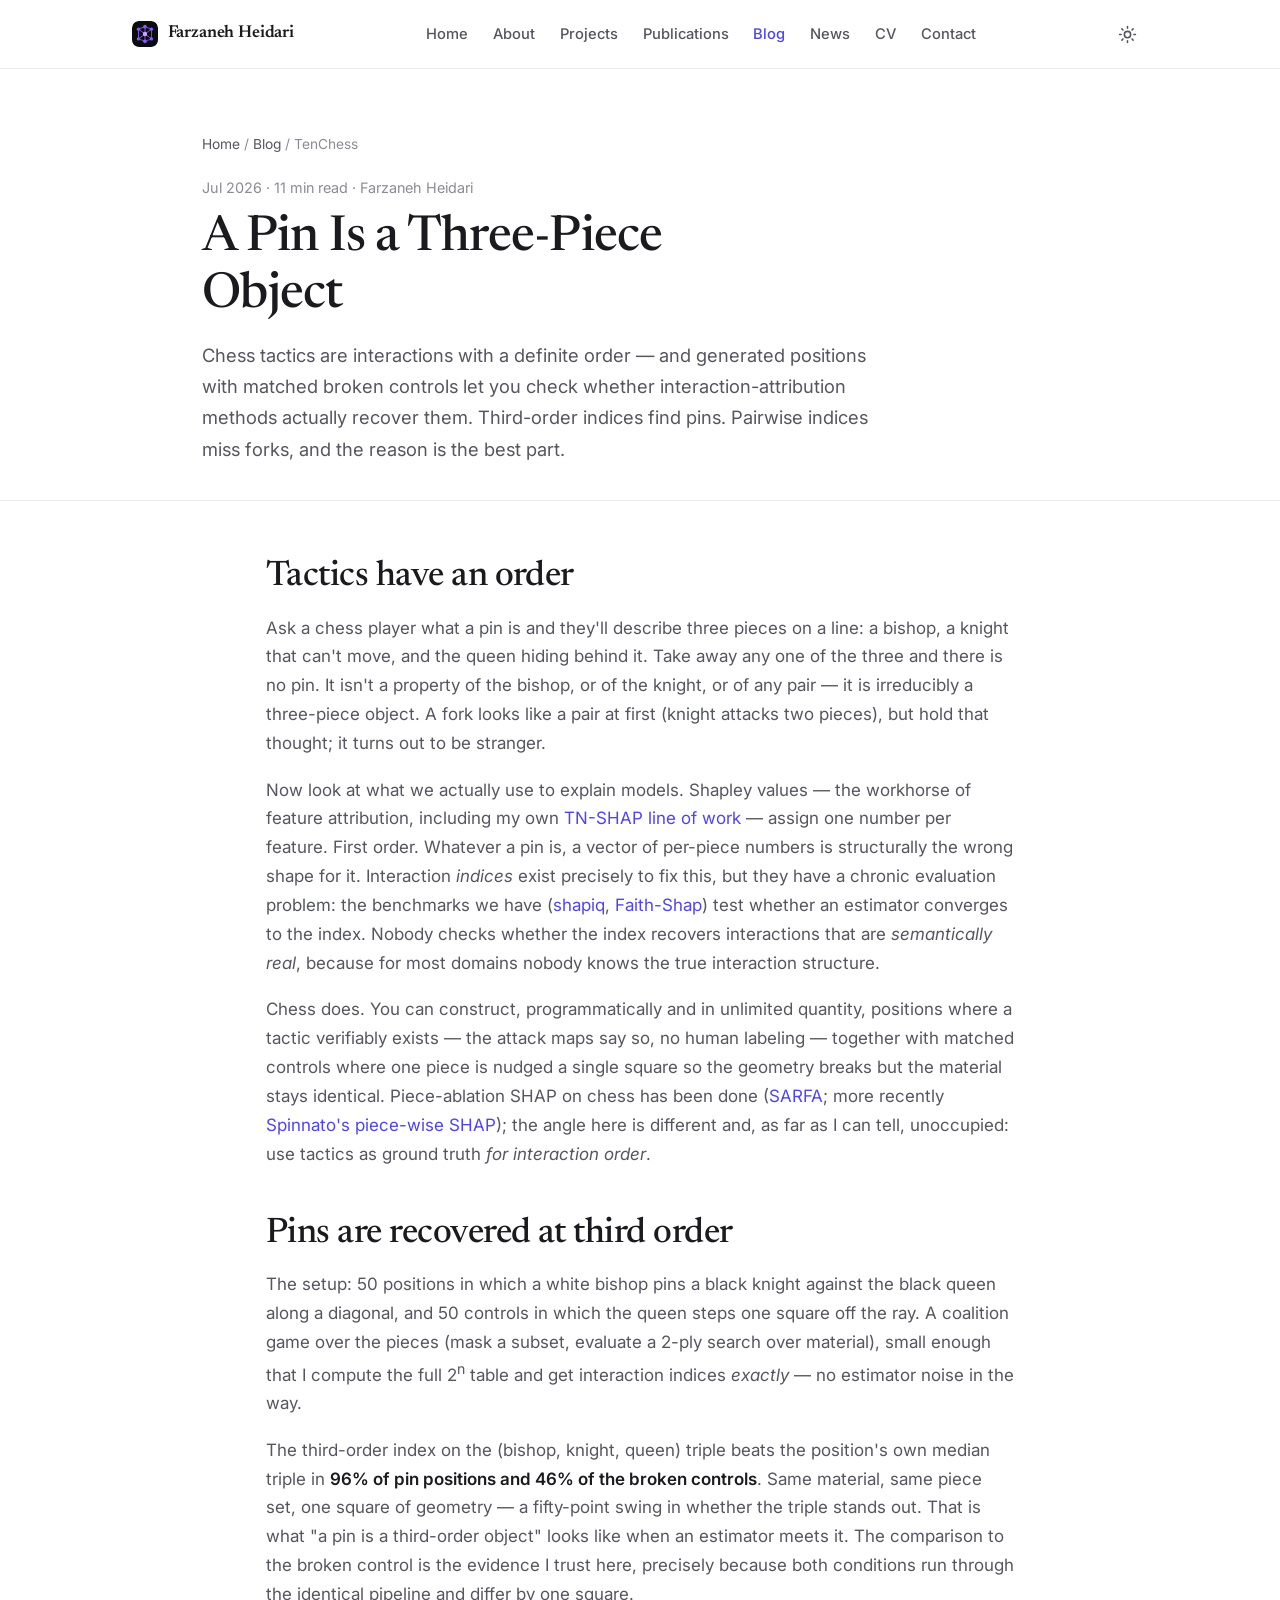
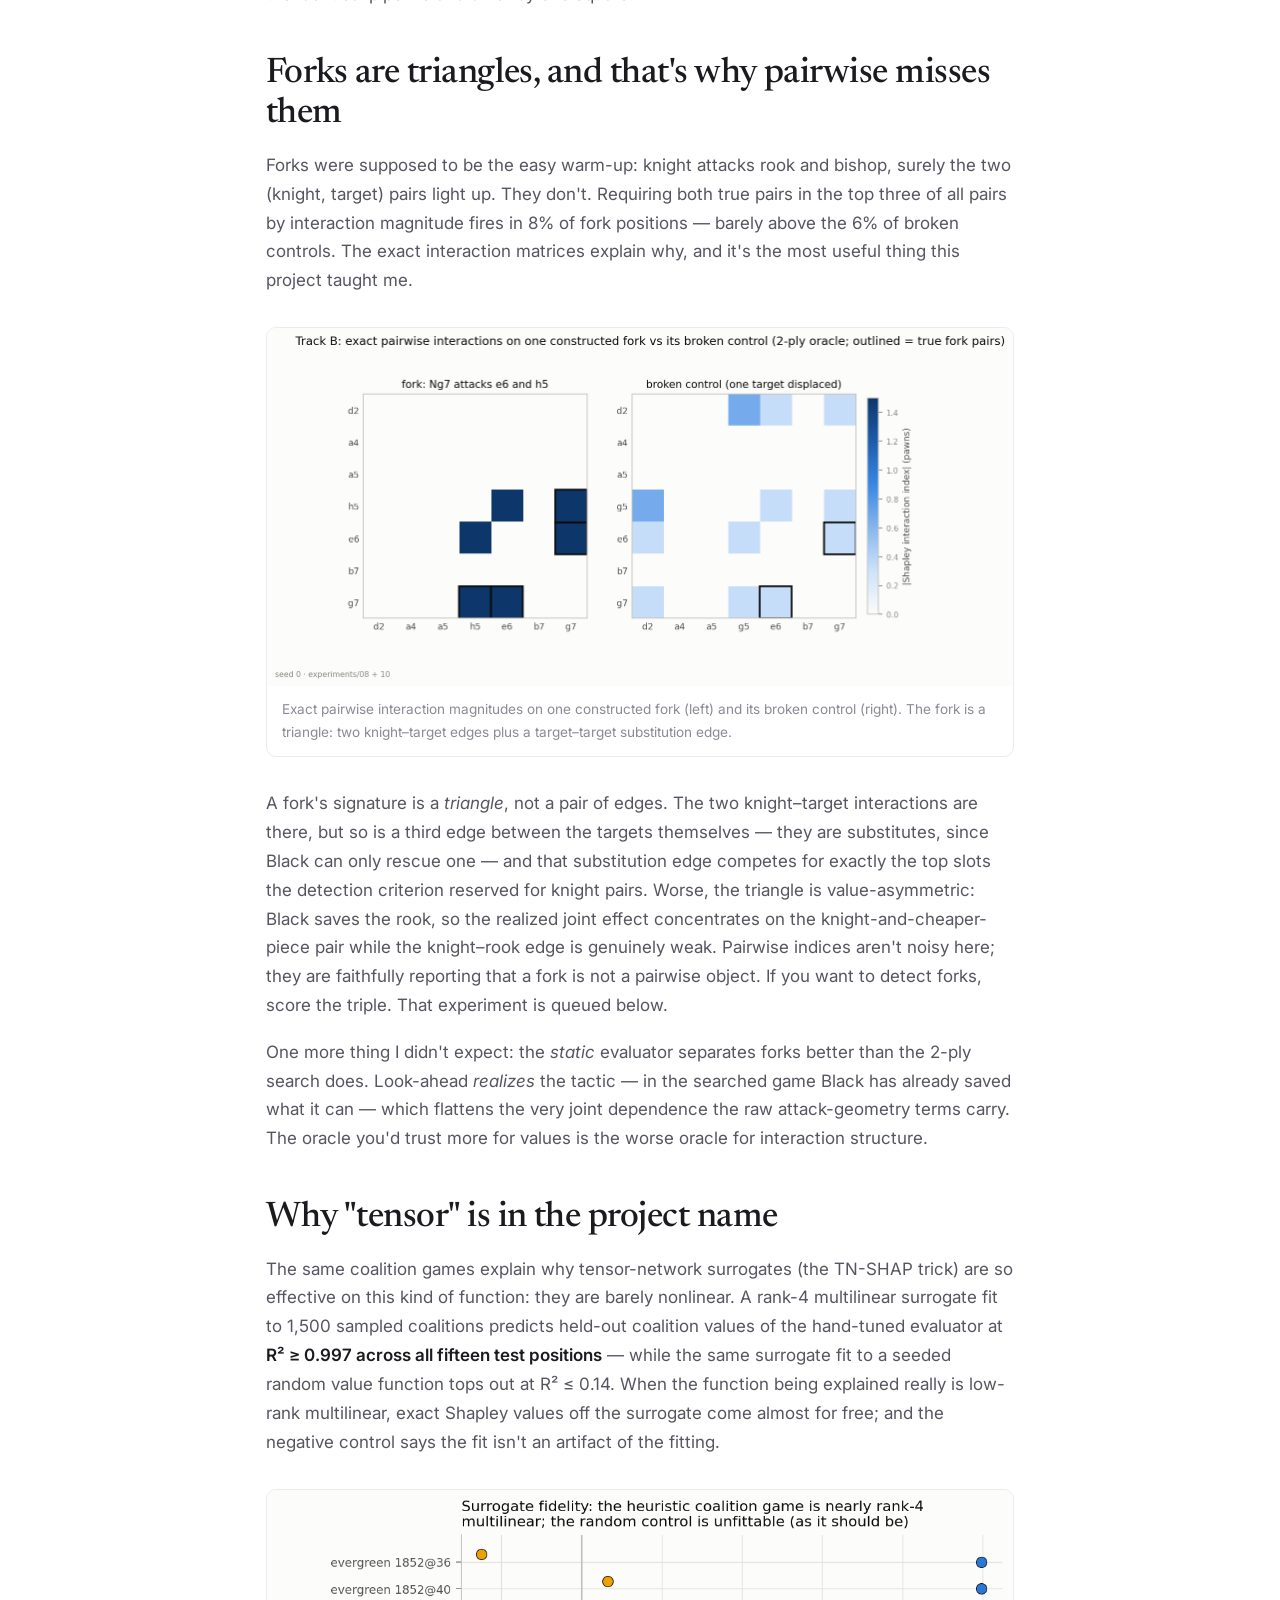
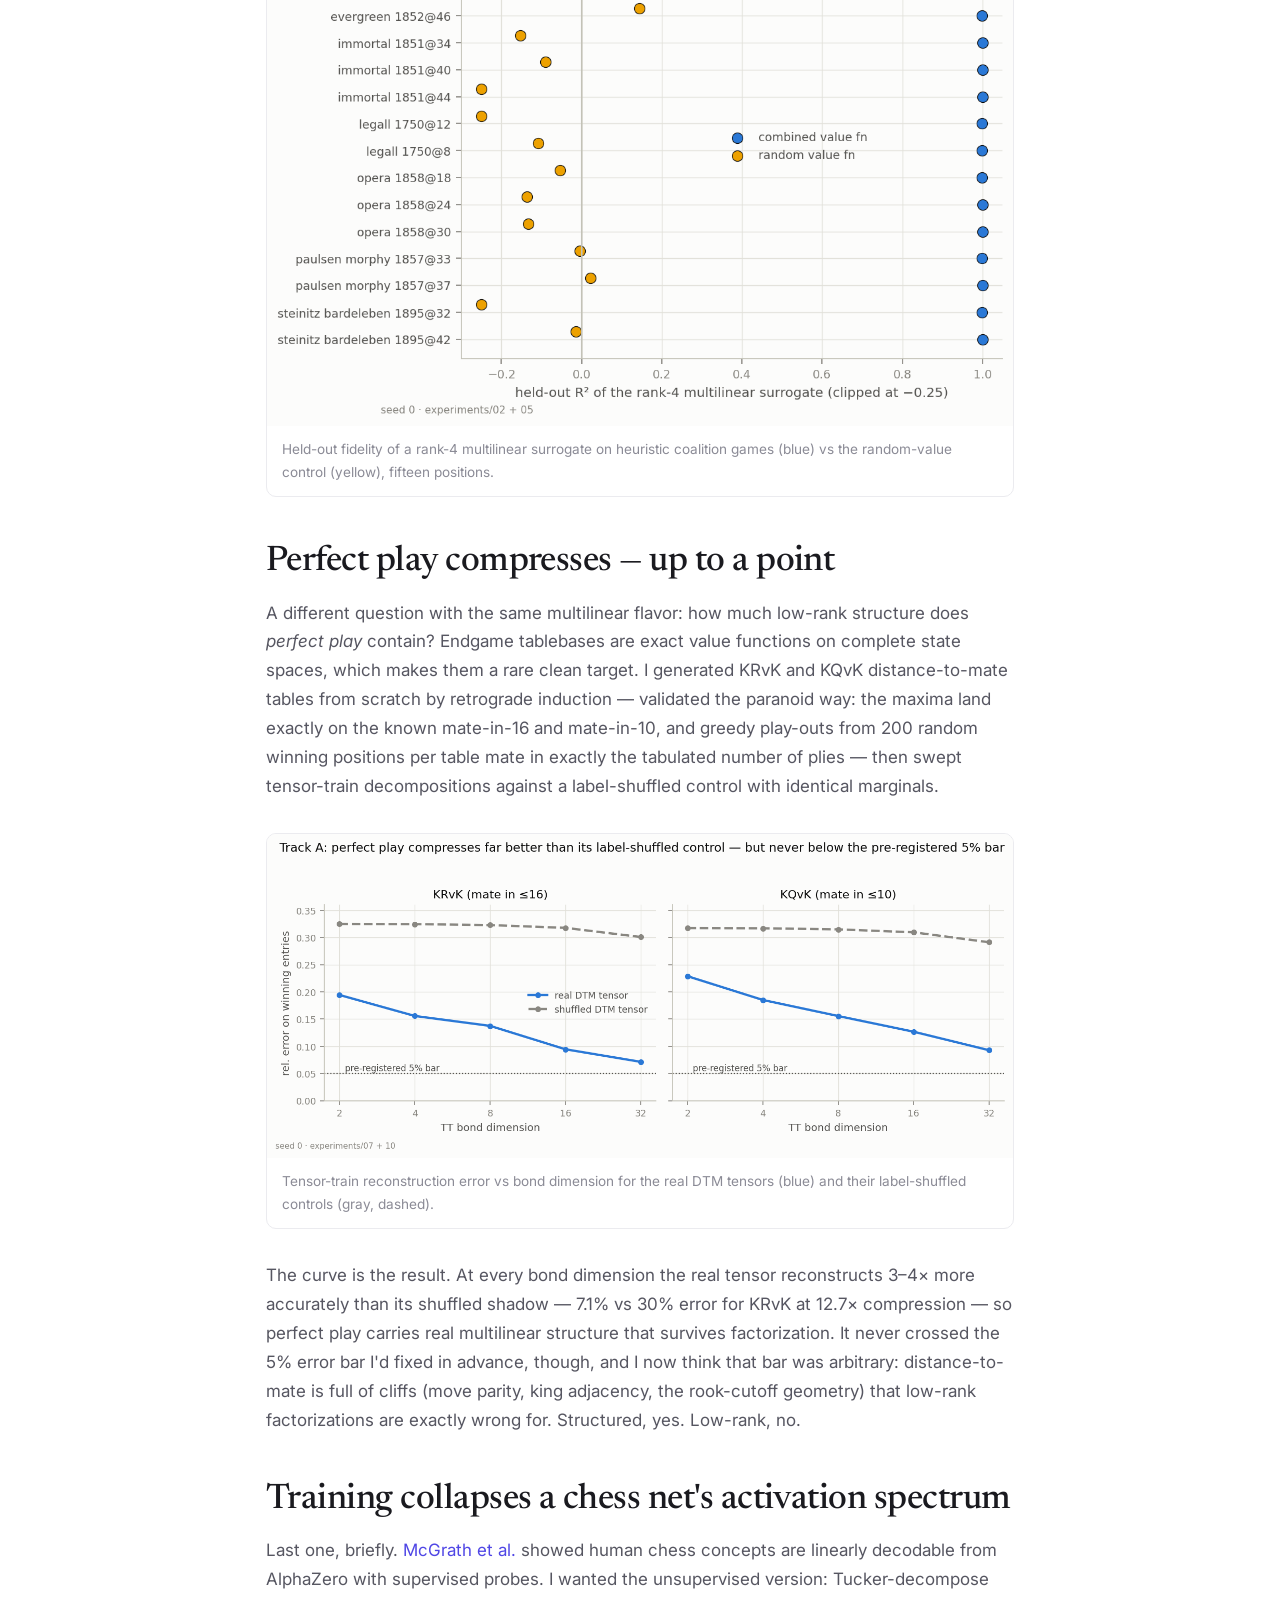
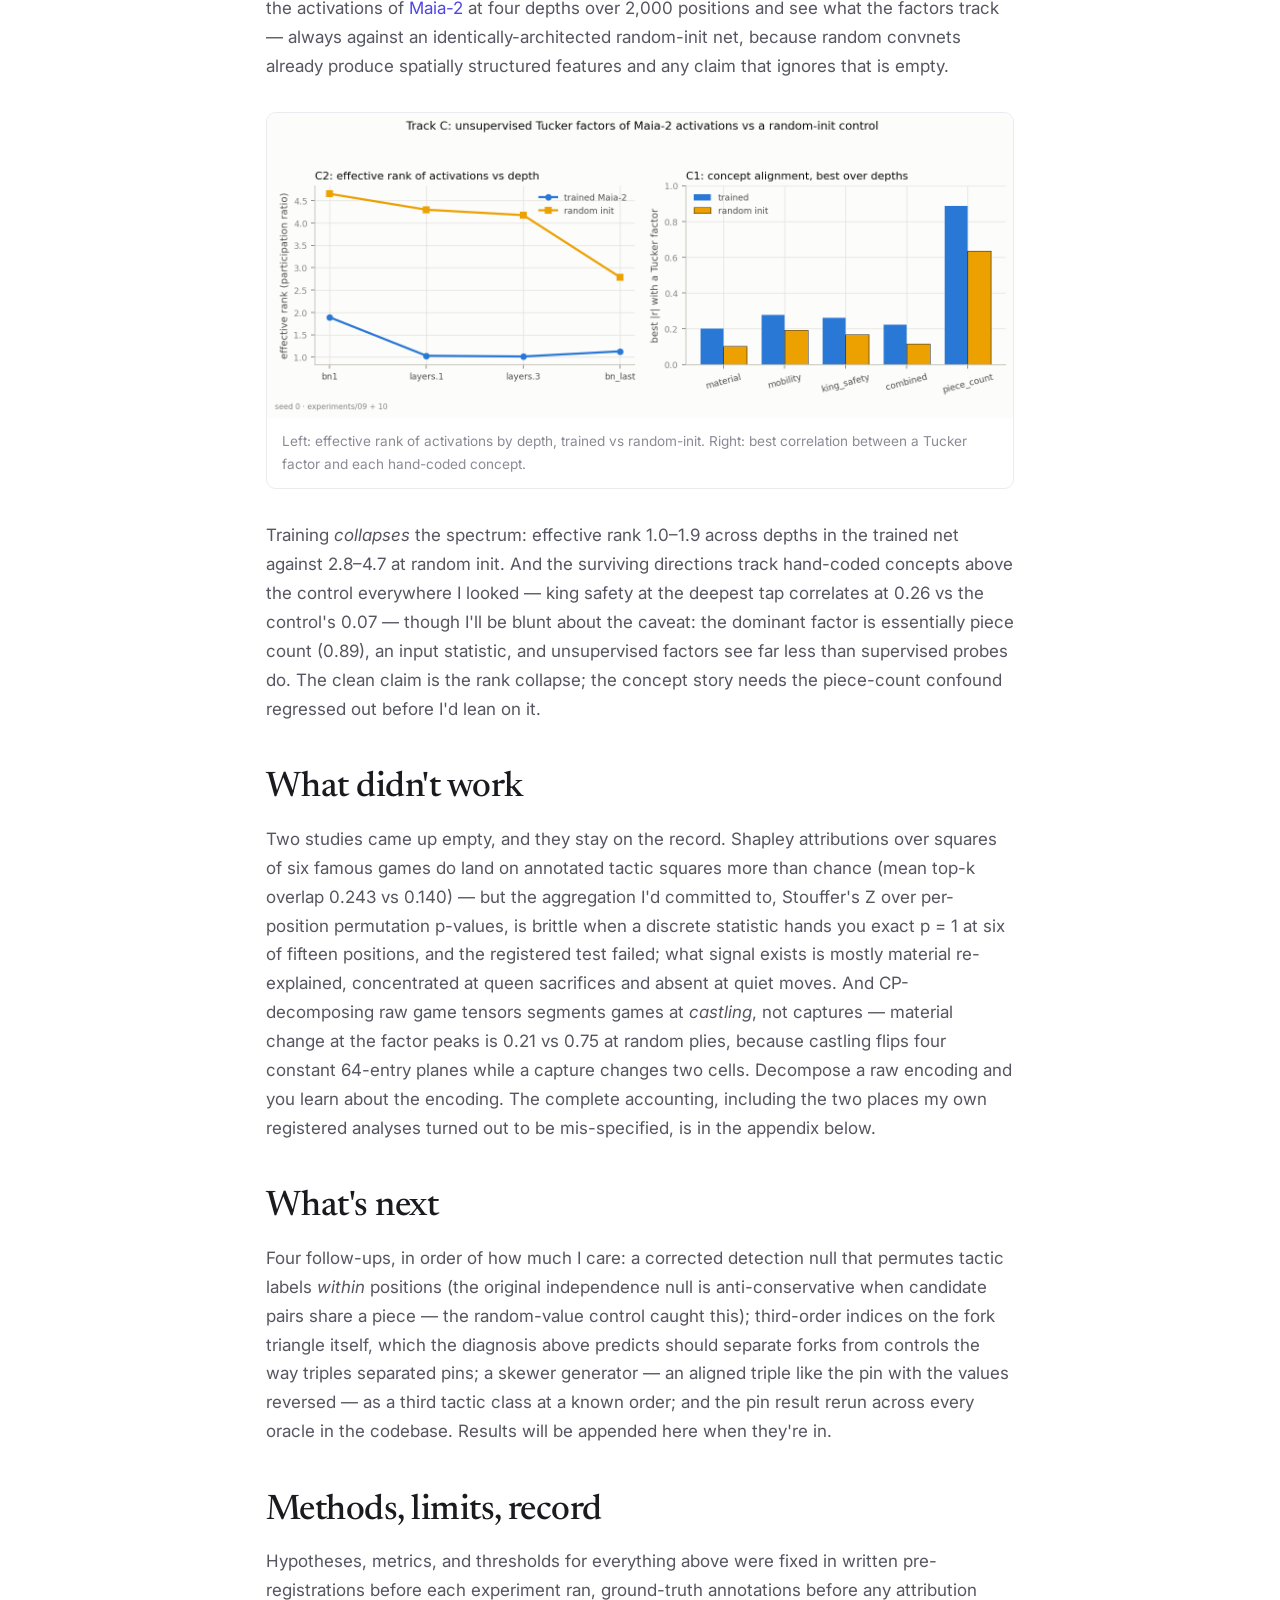
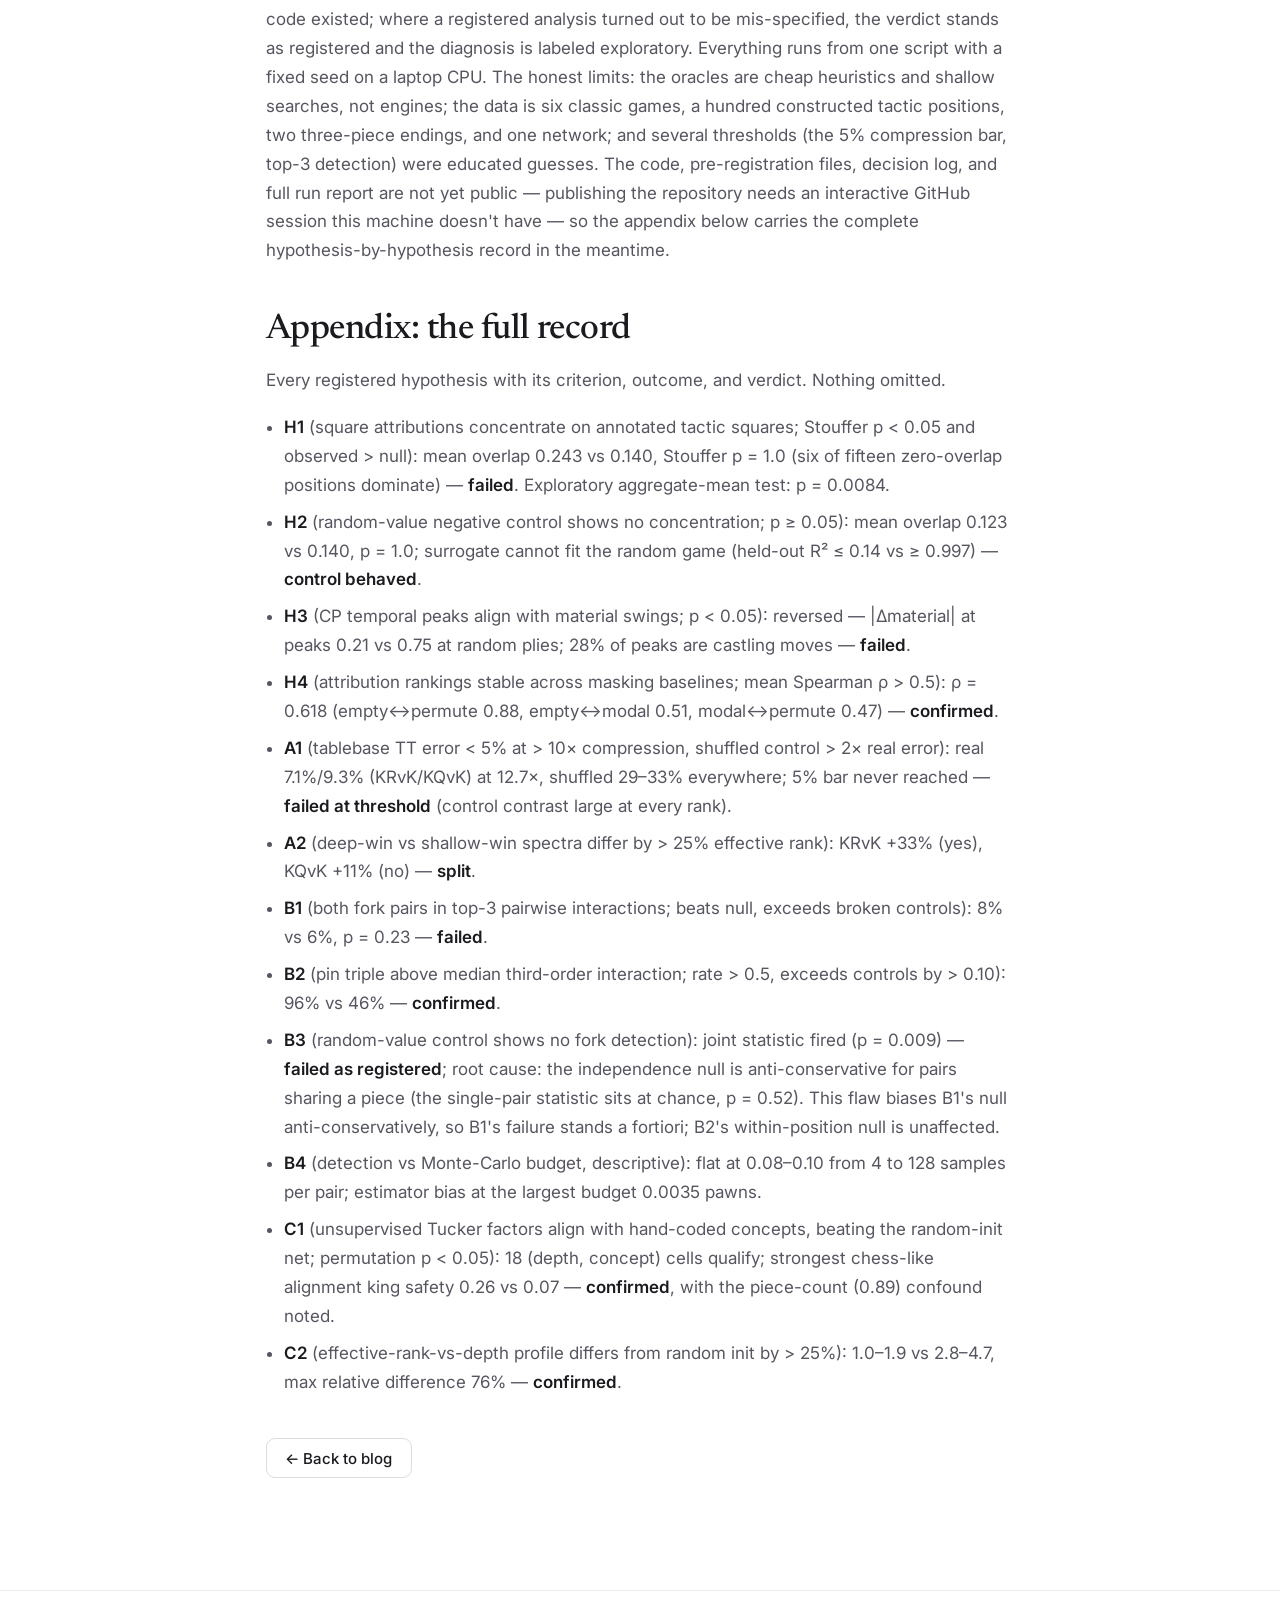
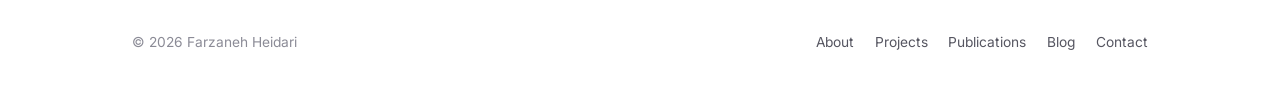
==== commit 6b175095: "Rewrite TenChess post: lead with pin/fork interaction results, narrative voice, full record as appen" ====
--- a/blog/tenchess/index.html
+++ b/blog/tenchess/index.html
@@ -3,21 +3,21 @@
 <head>
   <meta charset="UTF-8" />
   <meta name="viewport" content="width=device-width, initial-scale=1.0" />
-  <title>TenChess: Do Tensor-Network Explainability Tools See Anything in a Chess Game? — Farzaneh Heidari</title>
-  <meta name="description" content="A pre-registered research prototype: chess games as tensors, TN-SHAP-style square attribution with negative controls, CP/Tucker decomposition, tablebase tensor ranks, tactic ground truth for interaction indices, and Maia-2 activation factors — failures reported as plainly as the successes." />
+  <title>A Pin Is a Three-Piece Object: Chess Tactics as Ground Truth for Interaction Attribution — Farzaneh Heidari</title>
+  <meta name="description" content="Chess tactics are interactions with a definite order — a pin is a triple, a fork is a triangle — and generated positions with matched broken controls let you test whether interaction indices actually recover them. Third-order indices find pins; pairwise indices miss forks for a diagnosable reason." />
   <meta name="author" content="Farzaneh Heidari" />
   <link rel="canonical" href="https://farzana0.github.io/blog/tenchess/" />
 
   <meta property="og:type" content="article" />
-  <meta property="og:title" content="TenChess: Do Tensor-Network Explainability Tools See Anything in a Chess Game?" />
-  <meta property="og:description" content="Pre-registered probes of tensor-network attribution and decomposition on chess: what held up, what failed, and why the failures are the interesting part." />
+  <meta property="og:title" content="A Pin Is a Three-Piece Object: Chess Tactics as Ground Truth for Interaction Attribution" />
+  <meta property="og:description" content="Third-order Shapley interaction indices recover chess pins almost perfectly against geometrically-broken controls; pairwise indices miss forks because a fork is a value-asymmetric triangle." />
   <meta property="og:url" content="https://farzana0.github.io/blog/tenchess/" />
-  <meta property="og:image" content="https://farzana0.github.io/assets/img/blog/tenchess_attribution_boards.png" />
+  <meta property="og:image" content="https://farzana0.github.io/assets/img/blog/tenchess_interaction_fork.png" />
   <meta property="article:author" content="Farzaneh Heidari" />
   <meta name="twitter:card" content="summary_large_image" />
-  <meta name="twitter:title" content="TenChess: Do Tensor-Network Explainability Tools See Anything in a Chess Game?" />
-  <meta name="twitter:description" content="Chess as a transparent testbed for tensor-network explainability, with pre-registered hypotheses and honest negative results." />
-  <meta name="twitter:image" content="https://farzana0.github.io/assets/img/blog/tenchess_attribution_boards.png" />
+  <meta name="twitter:title" content="A Pin Is a Three-Piece Object" />
+  <meta name="twitter:description" content="Chess tactics as ground truth for interaction attribution: pins are recovered at third order, forks are triangles that pairwise indices structurally miss." />
+  <meta name="twitter:image" content="https://farzana0.github.io/assets/img/blog/tenchess_interaction_fork.png" />
 
   <link rel="icon" type="image/svg+xml" href="/assets/img/favicon.svg" />
   <link rel="preconnect" href="https://fonts.googleapis.com" />
@@ -29,11 +29,11 @@
   {
     "@context": "https://schema.org",
     "@type": "BlogPosting",
-    "headline": "TenChess: Do Tensor-Network Explainability Tools See Anything in a Chess Game?",
+    "headline": "A Pin Is a Three-Piece Object: Chess Tactics as Ground Truth for Interaction Attribution",
     "author": { "@type": "Person", "name": "Farzaneh Heidari", "url": "https://farzana0.github.io/" },
     "datePublished": "2026-07",
     "url": "https://farzana0.github.io/blog/tenchess/",
-    "keywords": ["explainable AI", "tensor networks", "Shapley values", "chess", "pre-registration", "interaction indices"]
+    "keywords": ["explainable AI", "tensor networks", "Shapley interactions", "chess", "interaction indices"]
   }
   </script>
 </head>
@@ -68,9 +68,9 @@
       <header class="post-hero">
         <div class="container">
           <nav class="breadcrumb"><a href="/index.html">Home</a> / <a href="/blog.html">Blog</a> / TenChess</nav>
-          <div class="post-meta">Jul 2026 · 14 min read · Farzaneh Heidari</div>
-          <h1>TenChess: Do Tensor-Network Explainability Tools See Anything in a Chess Game?</h1>
-          <p class="dek">A pre-registered research prototype: chess games as tensors, Shapley-style attribution with negative controls, tensor decompositions of games, tablebases, and a real chess net's activations — with the failed hypotheses reported as plainly as the confirmed ones.</p>
+          <div class="post-meta">Jul 2026 · 11 min read · Farzaneh Heidari</div>
+          <h1>A Pin Is a Three-Piece Object</h1>
+          <p class="dek">Chess tactics are interactions with a definite order — and generated positions with matched broken controls let you check whether interaction-attribution methods actually recover them. Third-order indices find pins. Pairwise indices miss forks, and the reason is the best part.</p>
         </div>
       </header>
 
@@ -78,94 +78,79 @@
         <div class="container">
           <div class="prose">
 
-            <p><em>This is a research sketch, built and run in one overnight session on CPU. Every number and figure below regenerates from one script (<code>./run_all.sh</code>, seed 0) in minutes; hypotheses, metrics, and thresholds were frozen in pre-registration files before each study ran, and the annotations used as ground truth were fixed before any attribution code existed. Nothing here should be read as more than a first probe — but it is an honest one.</em></p>
+            <h2>Tactics have an order</h2>
+            <p>Ask a chess player what a pin is and they'll describe three pieces on a line: a bishop, a knight that can't move, and the queen hiding behind it. Take away any one of the three and there is no pin. It isn't a property of the bishop, or of the knight, or of any pair — it is irreducibly a three-piece object. A fork looks like a pair at first (knight attacks two pieces), but hold that thought; it turns out to be stranger.</p>
+            <p>Now look at what we actually use to explain models. Shapley values — the workhorse of feature attribution, including my own <a href="/blog/tnshap-series/">TN-SHAP line of work</a> — assign one number per feature. First order. Whatever a pin is, a vector of per-piece numbers is structurally the wrong shape for it. Interaction <em>indices</em> exist precisely to fix this, but they have a chronic evaluation problem: the benchmarks we have (<a href="https://arxiv.org/pdf/2410.01649">shapiq</a>, <a href="https://jmlr.org/papers/v24/22-0202.html">Faith-Shap</a>) test whether an estimator converges to the index. Nobody checks whether the index recovers interactions that are <em>semantically real</em>, because for most domains nobody knows the true interaction structure.</p>
+            <p>Chess does. You can construct, programmatically and in unlimited quantity, positions where a tactic verifiably exists — the attack maps say so, no human labeling — together with matched controls where one piece is nudged a single square so the geometry breaks but the material stays identical. Piece-ablation SHAP on chess has been done (<a href="https://arxiv.org/abs/1912.12191">SARFA</a>; more recently <a href="https://arxiv.org/abs/2510.25775">Spinnato's piece-wise SHAP</a>); the angle here is different and, as far as I can tell, unoccupied: use tactics as ground truth <em>for interaction order</em>.</p>
 
-            <h2>1. Chess as a tensor testbed</h2>
-            <p>A chess position is naturally a tensor: an 8×8 board with 19 feature planes (piece occupancies, side to move, castling rights, en passant, halfmove clock). Less obviously, each <em>move</em> is a sparse <strong>affine operator</strong> on the flattened position — vec(X′) = A·vec(X) + b, with A a 1216×1216 sparse matrix relocating an occupancy bit and b carrying the constant-plane updates. The repository verifies this identity exactly on every move of every bundled game, including castling, en passant, and promotions (max error ~4·10⁻⁹).</p>
-            <p>That framing makes chess a cheap, fully transparent testbed for tensor-network explainability tools: coalition games over squares are small enough to enumerate or sample properly, ground truth exists (famous tactics, tablebases, machine-verifiable motifs), and everything runs on a laptop. The question is never "can we explain chess" — it is <strong>"do these tools track anything chess-meaningful, or are they noise?"</strong> A well-documented negative answer counts as success.</p>
+            <h2>Pins are recovered at third order</h2>
+            <p>The setup: 50 positions in which a white bishop pins a black knight against the black queen along a diagonal, and 50 controls in which the queen steps one square off the ray. A coalition game over the pieces (mask a subset, evaluate a 2-ply search over material), small enough that I compute the full 2<sup>n</sup> table and get interaction indices <em>exactly</em> — no estimator noise in the way.</p>
+            <p>The third-order index on the (bishop, knight, queen) triple beats the position's own median triple in <strong>96% of pin positions and 46% of the broken controls</strong>. Same material, same piece set, one square of geometry — a fifty-point swing in whether the triple stands out. That is what "a pin is a third-order object" looks like when an estimator meets it. The comparison to the broken control is the evidence I trust here, precisely because both conditions run through the identical pipeline and differ by one square.</p>
 
-            <h2>2. Study 1 — square attribution on famous games</h2>
-            <p>Six public-domain pre-1900 games (the Immortal, the Evergreen, Morphy's Opera game, Légal's mate, Paulsen–Morphy 1857, Steinitz–von Bardeleben 1895), with 15 key tactical moments annotated <em>before any attribution code ran</em>. Players are the occupied non-king squares; the coalition game masks pieces (three baselines: empty-square, modal-board, permuted-piece); values come from cheap heuristics (material, mobility, king safety, a combined blend) plus a <strong>seeded random value function as negative control</strong>. Attribution is TN-SHAP-style: fit a rank-4 multilinear (CP) surrogate to 1,500 sampled coalitions, read exact Shapley values off it by dynamic programming; Monte-Carlo Shapley with standard errors runs alongside as a check.</p>
-
-            <figure>
-              <img src="/assets/img/blog/tenchess_attribution_boards.png" alt="Three chess boards with diverging red-blue attribution heatmaps and outlined annotated tactic squares." loading="lazy" />
-              <figcaption>TN-SHAP attributions on three annotated positions (+ favors White; outlined squares = pre-registered tactic annotation). The attribution is material-dominated: queens carry the largest values everywhere. <span class="muted">experiments/02 + 05, seed 0.</span></figcaption>
-            </figure>
-
-            <p><strong>H1 (attributions concentrate on tactic squares) — failed as pre-registered.</strong> Mean top-k overlap with annotated squares was 0.243 vs 0.140 under a random-draw null, but the registered aggregate (Stouffer's Z over per-moment permutation p-values) came out at p = 1.0. The reason is instructive: at 6 of 15 moments the overlap was exactly zero, and with a discrete statistic those moments carry p = 1.0, which Stouffer converts into large negative evidence that swamps the successes (best moment: the Immortal before 18.Bd6, overlap 0.6, p = 0.025). Pre-registering Stouffer on discrete permutation p-values was a specification mistake — but it was the registered analysis, so the verdict stands. An exploratory aggregate-mean test gives p = 0.0084 (heuristic) vs p = 0.68 (random control): a real but weak, inconsistent signal — attribution finds queen-sacrifice moments and completely misses quiet preparation moves.</p>
-
-            <figure>
-              <img src="/assets/img/blog/tenchess_h1_h2_overlap.png" alt="Dot plot of per-moment overlap for the combined heuristic and the random control against a null band." loading="lazy" />
-              <figcaption>Observed top-k overlap per moment (blue: combined heuristic; yellow: random control) against the central 95% of the null. <span class="muted">experiments/02 + 05, seed 0.</span></figcaption>
-            </figure>
-
-            <p><strong>H2 (negative control) — behaved.</strong> Under the random value function there is no concentration on annotated squares, and the rank-4 surrogate that fits the heuristic games at held-out R² ≥ 0.997 cannot fit the random game at all (R² ≤ 0.14). The pipeline does not invent structure where there is none — which is what licenses reading anything else at face value.</p>
-
-            <figure>
-              <img src="/assets/img/blog/tenchess_surrogate_fidelity.png" alt="Held-out R-squared of the surrogate: near 1.0 for the heuristic at all moments, near zero for the random control." loading="lazy" />
-              <figcaption>The most interesting positive finding: coalition games of material+mobility+king-safety heuristics are <em>almost exactly rank-4 multilinear</em> over 19–30 squares — the "tensor network" in TN-SHAP is cheap because the explained function is genuinely low-rank. <span class="muted">experiments/02 + 05, seed 0.</span></figcaption>
-            </figure>
-
-            <p><strong>H4 (stability across masking baselines) — confirmed</strong> (mean Spearman ρ = 0.62 &gt; 0.5), with a caveat worth knowing: removal-style baselines agree well with each other (empty↔permuted ρ = 0.88) while the modal-board baseline — which can <em>replace</em> a piece with a different one — is the outlier (ρ ≈ 0.5). The choice between removal and replacement baselines is not cosmetic.</p>
-
-            <h2>3. Study 2 — CP decomposition of the game tensor</h2>
-            <p><strong>H3 (temporal factors peak at material swings) — failed, informatively.</strong> Rank-4 CP temporal factors of G ∈ ℝ<sup>T×8×8×19</sup> were peak-picked at their largest one-step change; mean |Δmaterial| at those plies is <strong>0.21 vs 0.75 at random plies</strong> — not just null but reversed. The audit explains it: peaks land disproportionately on <em>castling</em> moves (28%). In this encoding a capture changes 2 of 1,216 tensor entries while castling flips four 64-entry constant planes; CP chases Frobenius mass, locks onto the side-to-move parity oscillation and meta-plane steps, and is nearly blind to single-piece events. <strong>Decomposing a raw feature-plane encoding explains the encoding, not the game.</strong></p>
-
-            <figure>
-              <img src="/assets/img/blog/tenchess_temporal_factors.png" alt="Temporal factor curves per game showing a strong period-2 zig-zag, with capture plies shaded and factor peaks marked." loading="lazy" />
-              <figcaption>CP temporal factors (rank 4) per game; shaded columns are material-change plies, ▼ the factor peaks H3 tested. The period-2 zig-zag is the side-to-move plane. <span class="muted">experiments/04 + 05, seed 0.</span></figcaption>
-            </figure>
-
-            <h2>4. Study 3 — how compressible is perfect play?</h2>
-            <p>An endgame tablebase is an <em>exact</em> value function on a complete state space — a rare object in ML — and its tensor rank is a crisp measure of how much multilinear structure perfect play contains. We generated KRvK and KQvK distance-to-mate tables from scratch by retrograde induction (validated hard: max mate-in-16/10 match theory; 200/200 greedy-DTM playouts mate in exactly the tabulated plies), reshaped them into 8⁶ tensors over factored coordinates, and swept tensor-train ranks against a <strong>label-shuffled control with identical marginals</strong>.</p>
-
-            <figure>
-              <img src="/assets/img/blog/tenchess_tablebase_ranks.png" alt="Tensor-train error versus bond dimension for KRvK and KQvK: real tensors well below shuffled controls at every rank, but never below the 5 percent bar." loading="lazy" />
-              <figcaption>Perfect play compresses far better than its shuffled shadow at every rank (3–4× lower error) — but never reached the pre-registered "&lt;5% error at &gt;10× compression" bar, so <strong>A1 fails at its threshold</strong>. The DTM function's sharp parity and adjacency cliffs resist factorization. <span class="muted">experiments/07 + 10, seed 0.</span></figcaption>
-            </figure>
-
-            <p>The secondary hypothesis (spectra differ between deep wins and shallow wins) split: +33% effective-rank difference for KRvK (supported), +11% for KQvK (not). We could not find prior work on tensor ranks of tablebases; treat this as a first data point, not a law.</p>
-
-            <h2>5. Study 4 — tactics as ground truth for interaction indices</h2>
-            <p>First-order Shapley is structurally the wrong tool for tactics: a fork is a labeled <em>pair</em> interaction, a pin a labeled <em>triple</em>. Existing interaction benchmarks (shapiq, Faith-Shap) measure estimator convergence to the index — not whether the index recovers interactions that are semantically real. Chess supplies that ground truth mechanically: we constructed 50 knight-fork and 50 relative-pin positions plus matched controls with the tactic geometrically broken by one square, verified by attack predicates, never hand-labeled — and computed <strong>exact</strong> interaction indices from full coalition tables under a 2-ply material oracle.</p>
+            <h2>Forks are triangles, and that's why pairwise misses them</h2>
+            <p>Forks were supposed to be the easy warm-up: knight attacks rook and bishop, surely the two (knight, target) pairs light up. They don't. Requiring both true pairs in the top three of all pairs by interaction magnitude fires in 8% of fork positions — barely above the 6% of broken controls. The exact interaction matrices explain why, and it's the most useful thing this project taught me.</p>
 
             <figure>
               <img src="/assets/img/blog/tenchess_interaction_fork.png" alt="Two interaction heatmaps: a fork position lights up as a triangle of three strong pairs; the broken control shows almost nothing." loading="lazy" />
-              <figcaption>Exact pairwise interactions on one fork vs its broken control. The fork's signature is a <em>triangle</em>: both knight–target pairs plus the target–target substitution pair. <span class="muted">experiments/08 + 10, seed 0.</span></figcaption>
+              <figcaption>Exact pairwise interaction magnitudes on one constructed fork (left) and its broken control (right). The fork is a triangle: two knight–target edges plus a target–target substitution edge.</figcaption>
             </figure>
 
-            <ul>
-              <li><strong>Forks (pairwise) — failed:</strong> "both true pairs in the top 3" happened in 8% of forks vs 6% of controls (p = 0.23), for diagnosable structural reasons: the interaction is value-asymmetric (Black rescues the more valuable piece) and the substitution edge of the triangle competes for exactly the top-3 slots the criterion reserved.</li>
-              <li><strong>Pins (third-order) — confirmed, strongly:</strong> the (pinner, pinned, shielded-queen) triple carries above-median third-order interaction in <strong>96% of pin positions vs 46% of broken controls</strong> (p ≈ 10⁻¹²).</li>
-              <li><strong>The control did its job by failing:</strong> under the random value function the joint two-pair statistic still fired (p = 0.009) — because the two "true" pairs share the knight, their indices are correlated, and our independence null for the joint statistic is anti-conservative. The single-pair statistic under the random function sits exactly at chance (p = 0.52). This flaw makes the fork test's null anti-conservative too, so its failure stands a fortiori; the pin test's within-position null is unaffected.</li>
-              <li><strong>Budgets don't matter here:</strong> detection is flat from 4 to 128 Monte-Carlo samples per pair — the exact index already fails the fork criterion, so sampling is not the bottleneck.</li>
-              <li><strong>Exploratory surprise:</strong> the <em>static</em> heuristic detects forks (rank-percentile p = 0.001) where the 2-ply look-ahead oracle does not — minimax <em>realizes</em> the fork's value (Black saves what it can), flattening the joint dependence that raw attack-geometry terms retain.</li>
-            </ul>
+            <p>A fork's signature is a <em>triangle</em>, not a pair of edges. The two knight–target interactions are there, but so is a third edge between the targets themselves — they are substitutes, since Black can only rescue one — and that substitution edge competes for exactly the top slots the detection criterion reserved for knight pairs. Worse, the triangle is value-asymmetric: Black saves the rook, so the realized joint effect concentrates on the knight-and-cheaper-piece pair while the knight–rook edge is genuinely weak. Pairwise indices aren't noisy here; they are faithfully reporting that a fork is not a pairwise object. If you want to detect forks, score the triple. That experiment is queued below.</p>
+            <p>One more thing I didn't expect: the <em>static</em> evaluator separates forks better than the 2-ply search does. Look-ahead <em>realizes</em> the tactic — in the searched game Black has already saved what it can — which flattens the very joint dependence the raw attack-geometry terms carry. The oracle you'd trust more for values is the worse oracle for interaction structure.</p>
 
-            <h2>6. Study 5 — unsupervised decomposition of a real chess net</h2>
-            <p>McGrath et al. showed human chess concepts are linearly decodable from AlphaZero with <em>supervised</em> probes. The open variant: does <strong>unsupervised</strong> tensor decomposition find concept-like structure without being told what to look for — and is it about training rather than architecture? Every analysis ran identically on a randomly initialized net of the same architecture; no trained-vs-random comparison, no claim. We hooked 4 depths of <strong>Maia-2 "rapid"</strong> (23M params, trained on human games) on 2,000 positions and Tucker-decomposed each (N, 8, 8, C) activation tensor.</p>
+            <h2>Why "tensor" is in the project name</h2>
+            <p>The same coalition games explain why tensor-network surrogates (the TN-SHAP trick) are so effective on this kind of function: they are barely nonlinear. A rank-4 multilinear surrogate fit to 1,500 sampled coalitions predicts held-out coalition values of the hand-tuned evaluator at <strong>R² ≥ 0.997 across all fifteen test positions</strong> — while the same surrogate fit to a seeded random value function tops out at R² ≤ 0.14. When the function being explained really is low-rank multilinear, exact Shapley values off the surrogate come almost for free; and the negative control says the fit isn't an artifact of the fitting.</p>
+
+            <figure>
+              <img src="/assets/img/blog/tenchess_surrogate_fidelity.png" alt="Held-out R-squared of the surrogate: near 1.0 for the heuristic at all positions, near zero for the random control." loading="lazy" />
+              <figcaption>Held-out fidelity of a rank-4 multilinear surrogate on heuristic coalition games (blue) vs the random-value control (yellow), fifteen positions.</figcaption>
+            </figure>
+
+            <h2>Perfect play compresses — up to a point</h2>
+            <p>A different question with the same multilinear flavor: how much low-rank structure does <em>perfect play</em> contain? Endgame tablebases are exact value functions on complete state spaces, which makes them a rare clean target. I generated KRvK and KQvK distance-to-mate tables from scratch by retrograde induction — validated the paranoid way: the maxima land exactly on the known mate-in-16 and mate-in-10, and greedy play-outs from 200 random winning positions per table mate in exactly the tabulated number of plies — then swept tensor-train decompositions against a label-shuffled control with identical marginals.</p>
+
+            <figure>
+              <img src="/assets/img/blog/tenchess_tablebase_ranks.png" alt="Tensor-train error versus bond dimension for KRvK and KQvK: real tensors well below shuffled controls at every rank." loading="lazy" />
+              <figcaption>Tensor-train reconstruction error vs bond dimension for the real DTM tensors (blue) and their label-shuffled controls (gray, dashed).</figcaption>
+            </figure>
+
+            <p>The curve is the result. At every bond dimension the real tensor reconstructs 3–4× more accurately than its shuffled shadow — 7.1% vs 30% error for KRvK at 12.7× compression — so perfect play carries real multilinear structure that survives factorization. It never crossed the 5% error bar I'd fixed in advance, though, and I now think that bar was arbitrary: distance-to-mate is full of cliffs (move parity, king adjacency, the rook-cutoff geometry) that low-rank factorizations are exactly wrong for. Structured, yes. Low-rank, no.</p>
+
+            <h2>Training collapses a chess net's activation spectrum</h2>
+            <p>Last one, briefly. <a href="https://arxiv.org/abs/2111.09259">McGrath et al.</a> showed human chess concepts are linearly decodable from AlphaZero with supervised probes. I wanted the unsupervised version: Tucker-decompose the activations of <a href="https://github.com/CSSLab/maia2">Maia-2</a> at four depths over 2,000 positions and see what the factors track — always against an identically-architected random-init net, because random convnets already produce spatially structured features and any claim that ignores that is empty.</p>
 
             <figure>
               <img src="/assets/img/blog/tenchess_activations.png" alt="Left: effective rank versus depth, trained far below random. Right: concept alignment bars, trained above random for all five concepts." loading="lazy" />
-              <figcaption>Left: training <em>collapses</em> the activation spectrum (effective rank ~1–1.9 vs 2.8–4.7 for random init). Right: best correlation between a Tucker factor and each hand-coded concept. <span class="muted">experiments/09 + 10, seed 0.</span></figcaption>
+              <figcaption>Left: effective rank of activations by depth, trained vs random-init. Right: best correlation between a Tucker factor and each hand-coded concept.</figcaption>
             </figure>
 
-            <p>Both pre-registered hypotheses were confirmed — with honest caveats. Concept alignment beats the permutation null and the random net in 18 (depth, concept) cells, but the dominant factor is essentially <em>piece count</em> (r = 0.89), an input statistic; genuinely chess-like concepts are present but weak (king safety r = 0.26 vs 0.07 random at the deepest tap). And the effective-rank result, while large (76% relative difference), could plausibly involve normalization effects — one net, one seed pair. Unsupervised factors find far less than supervised probes did.</p>
+            <p>Training <em>collapses</em> the spectrum: effective rank 1.0–1.9 across depths in the trained net against 2.8–4.7 at random init. And the surviving directions track hand-coded concepts above the control everywhere I looked — king safety at the deepest tap correlates at 0.26 vs the control's 0.07 — though I'll be blunt about the caveat: the dominant factor is essentially piece count (0.89), an input statistic, and unsupervised factors see far less than supervised probes do. The clean claim is the rank collapse; the concept story needs the piece-count confound regressed out before I'd lean on it.</p>
 
-            <h2>7. Related work</h2>
-            <p>Piece-level perturbation saliency for chess exists — <a href="https://arxiv.org/abs/1912.12191">SARFA (ICLR 2020)</a> and a recent <a href="https://arxiv.org/abs/2510.25775">first-order piece-SHAP adaptation (2025)</a> — so Study 1's contribution is the pre-registered evaluation, the negative control, and the low-rank fidelity finding, not the method. Interaction benchmarks (<a href="https://jmlr.org/papers/v24/22-0202.html">Faith-Shap</a>, <a href="https://arxiv.org/pdf/2410.01649">shapiq</a>) measure estimator convergence; we could not find prior work using tactics as semantic ground truth for interaction order, nor tensor-rank analyses of tablebases. Concept probing in chess nets is supervised in prior work (<a href="https://arxiv.org/abs/2111.09259">McGrath et al.</a>; the <a href="https://arxiv.org/abs/2406.00877">learned look-ahead line</a>).</p>
+            <h2>What didn't work</h2>
+            <p>Two studies came up empty, and they stay on the record. Shapley attributions over squares of six famous games do land on annotated tactic squares more than chance (mean top-k overlap 0.243 vs 0.140) — but the aggregation I'd committed to, Stouffer's Z over per-position permutation p-values, is brittle when a discrete statistic hands you exact p&nbsp;=&nbsp;1 at six of fifteen positions, and the registered test failed; what signal exists is mostly material re-explained, concentrated at queen sacrifices and absent at quiet moves. And CP-decomposing raw game tensors segments games at <em>castling</em>, not captures — material change at the factor peaks is 0.21 vs 0.75 at random plies, because castling flips four constant 64-entry planes while a capture changes two cells. Decompose a raw encoding and you learn about the encoding. The complete accounting, including the two places my own registered analyses turned out to be mis-specified, is in the appendix below.</p>
 
-            <h2>8. Limitations</h2>
-            <ul>
-              <li><strong>Heuristic value functions</strong> — material dominates, so attribution largely rediscovers material; no engine was installed on the build machine.</li>
-              <li><strong>Tiny data</strong> — six games, 15 moments, 100 constructed tactic positions, two 3-piece endings, one net. Nothing here estimates variance across chess in general.</li>
-              <li><strong>Specification mistakes are reported, not repaired</strong> — the Stouffer aggregation (Study 1) and the correlated-pair null (Study 4) were both flawed in ways we only saw after the results; the registered analyses are reported unchanged, the diagnoses labeled exploratory.</li>
-              <li><strong>Encoding choices</strong> — Study 2's failure is largely a statement about the 19-channel encoding; the piece-count confound hangs over Study 5's alignments.</li>
+            <h2>What's next</h2>
+            <p>Four follow-ups, in order of how much I care: a corrected detection null that permutes tactic labels <em>within</em> positions (the original independence null is anti-conservative when candidate pairs share a piece — the random-value control caught this); third-order indices on the fork triangle itself, which the diagnosis above predicts should separate forks from controls the way triples separated pins; a skewer generator — an aligned triple like the pin with the values reversed — as a third tactic class at a known order; and the pin result rerun across every oracle in the codebase. Results will be appended here when they're in.</p>
+
+            <h2>Methods, limits, record</h2>
+            <p>Hypotheses, metrics, and thresholds for everything above were fixed in written pre-registrations before each experiment ran, ground-truth annotations before any attribution code existed; where a registered analysis turned out to be mis-specified, the verdict stands as registered and the diagnosis is labeled exploratory. Everything runs from one script with a fixed seed on a laptop CPU. The honest limits: the oracles are cheap heuristics and shallow searches, not engines; the data is six classic games, a hundred constructed tactic positions, two three-piece endings, and one network; and several thresholds (the 5% compression bar, top-3 detection) were educated guesses. The code, pre-registration files, decision log, and full run report are not yet public — publishing the repository needs an interactive GitHub session this machine doesn't have — so the appendix below carries the complete hypothesis-by-hypothesis record in the meantime.</p>
+
+            <h2>Appendix: the full record</h2>
+            <p class="muted">Every registered hypothesis with its criterion, outcome, and verdict. Nothing omitted.</p>
+            <ul class="reading-list">
+              <li><strong>H1</strong> (square attributions concentrate on annotated tactic squares; Stouffer p &lt; 0.05 and observed &gt; null): mean overlap 0.243 vs 0.140, Stouffer p = 1.0 (six of fifteen zero-overlap positions dominate) — <strong>failed</strong>. Exploratory aggregate-mean test: p = 0.0084.</li>
+              <li><strong>H2</strong> (random-value negative control shows no concentration; p ≥ 0.05): mean overlap 0.123 vs 0.140, p = 1.0; surrogate cannot fit the random game (held-out R² ≤ 0.14 vs ≥ 0.997) — <strong>control behaved</strong>.</li>
+              <li><strong>H3</strong> (CP temporal peaks align with material swings; p &lt; 0.05): reversed — |Δmaterial| at peaks 0.21 vs 0.75 at random plies; 28% of peaks are castling moves — <strong>failed</strong>.</li>
+              <li><strong>H4</strong> (attribution rankings stable across masking baselines; mean Spearman ρ &gt; 0.5): ρ = 0.618 (empty↔permute 0.88, empty↔modal 0.51, modal↔permute 0.47) — <strong>confirmed</strong>.</li>
+              <li><strong>A1</strong> (tablebase TT error &lt; 5% at &gt; 10× compression, shuffled control &gt; 2× real error): real 7.1%/9.3% (KRvK/KQvK) at 12.7×, shuffled 29–33% everywhere; 5% bar never reached — <strong>failed at threshold</strong> (control contrast large at every rank).</li>
+              <li><strong>A2</strong> (deep-win vs shallow-win spectra differ by &gt; 25% effective rank): KRvK +33% (yes), KQvK +11% (no) — <strong>split</strong>.</li>
+              <li><strong>B1</strong> (both fork pairs in top-3 pairwise interactions; beats null, exceeds broken controls): 8% vs 6%, p = 0.23 — <strong>failed</strong>.</li>
+              <li><strong>B2</strong> (pin triple above median third-order interaction; rate &gt; 0.5, exceeds controls by &gt; 0.10): 96% vs 46% — <strong>confirmed</strong>.</li>
+              <li><strong>B3</strong> (random-value control shows no fork detection): joint statistic fired (p = 0.009) — <strong>failed as registered</strong>; root cause: the independence null is anti-conservative for pairs sharing a piece (the single-pair statistic sits at chance, p = 0.52). This flaw biases B1's null anti-conservatively, so B1's failure stands a fortiori; B2's within-position null is unaffected.</li>
+              <li><strong>B4</strong> (detection vs Monte-Carlo budget, descriptive): flat at 0.08–0.10 from 4 to 128 samples per pair; estimator bias at the largest budget 0.0035 pawns.</li>
+              <li><strong>C1</strong> (unsupervised Tucker factors align with hand-coded concepts, beating the random-init net; permutation p &lt; 0.05): 18 (depth, concept) cells qualify; strongest chess-like alignment king safety 0.26 vs 0.07 — <strong>confirmed</strong>, with the piece-count (0.89) confound noted.</li>
+              <li><strong>C2</strong> (effective-rank-vs-depth profile differs from random init by &gt; 25%): 1.0–1.9 vs 2.8–4.7, max relative difference 76% — <strong>confirmed</strong>.</li>
             </ul>
-
-            <h2>9. Verdict</h2>
-            <p>Across ten pre-registered hypotheses in five studies: <strong>confirmed</strong> — baseline stability (H4), pins as third-order interactions (B2), trained-vs-random activation structure (C1, C2); <strong>failed</strong> — tactic-square concentration (H1), temporal-material alignment (H3), strict tablebase low-rankness (A1), pairwise fork recovery (B1); one split (A2), one control-exposed null flaw (B3). The one-line summary: <em>first-order attribution on heuristic values mostly re-explains material and raw-encoding CP mostly re-explains the encoding — but the coalition games are startlingly low-rank, third-order indices genuinely recover pins where pairwise indices structurally miss forks, perfect play is measurably more compressible than its shuffled shadow without being "low-rank", and training a real chess net collapses its activation spectrum onto a handful of weakly concept-tracking directions.</em></p>
-            <p class="muted">Prototype built and run autonomously overnight; all pre-registration files, decision logs, and the full run report live alongside the code.</p>
 
             <div class="mt-4"><a class="btn btn--ghost" href="/blog.html">← Back to blog</a></div>
           </div>
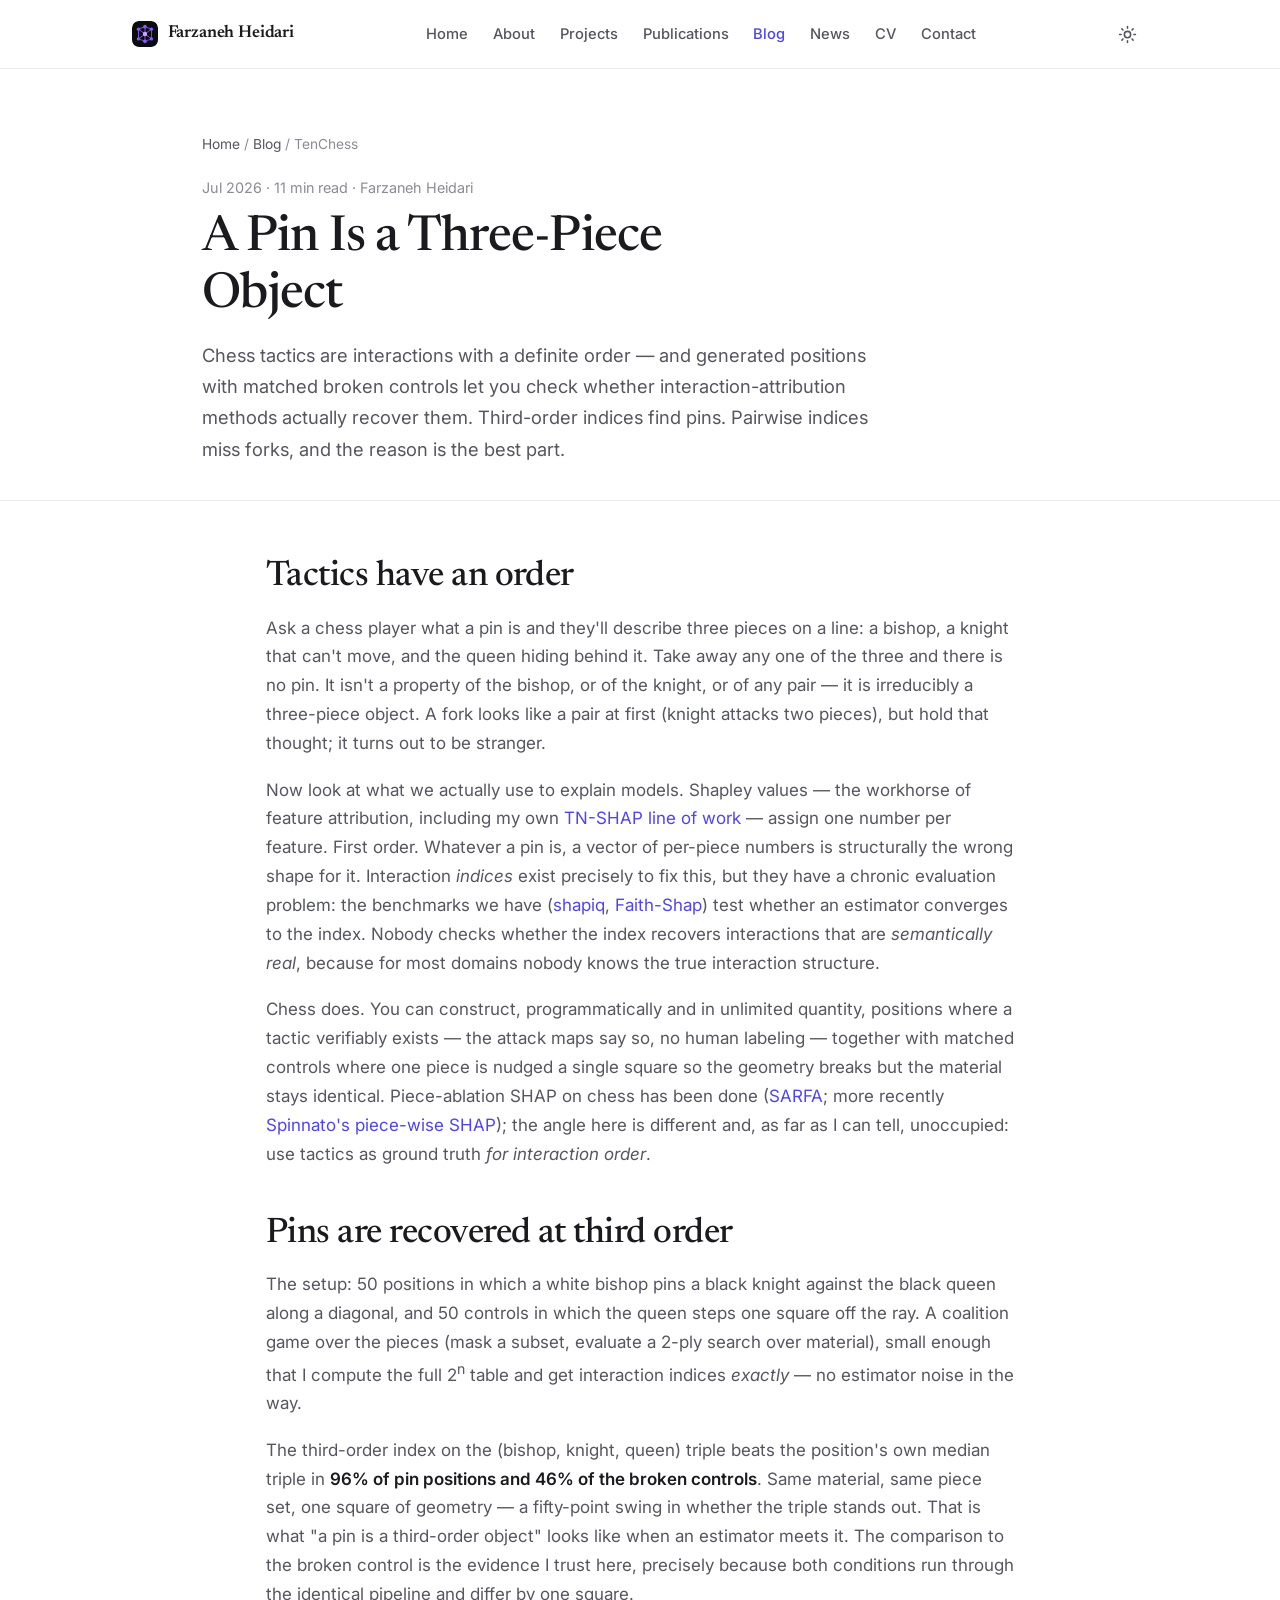
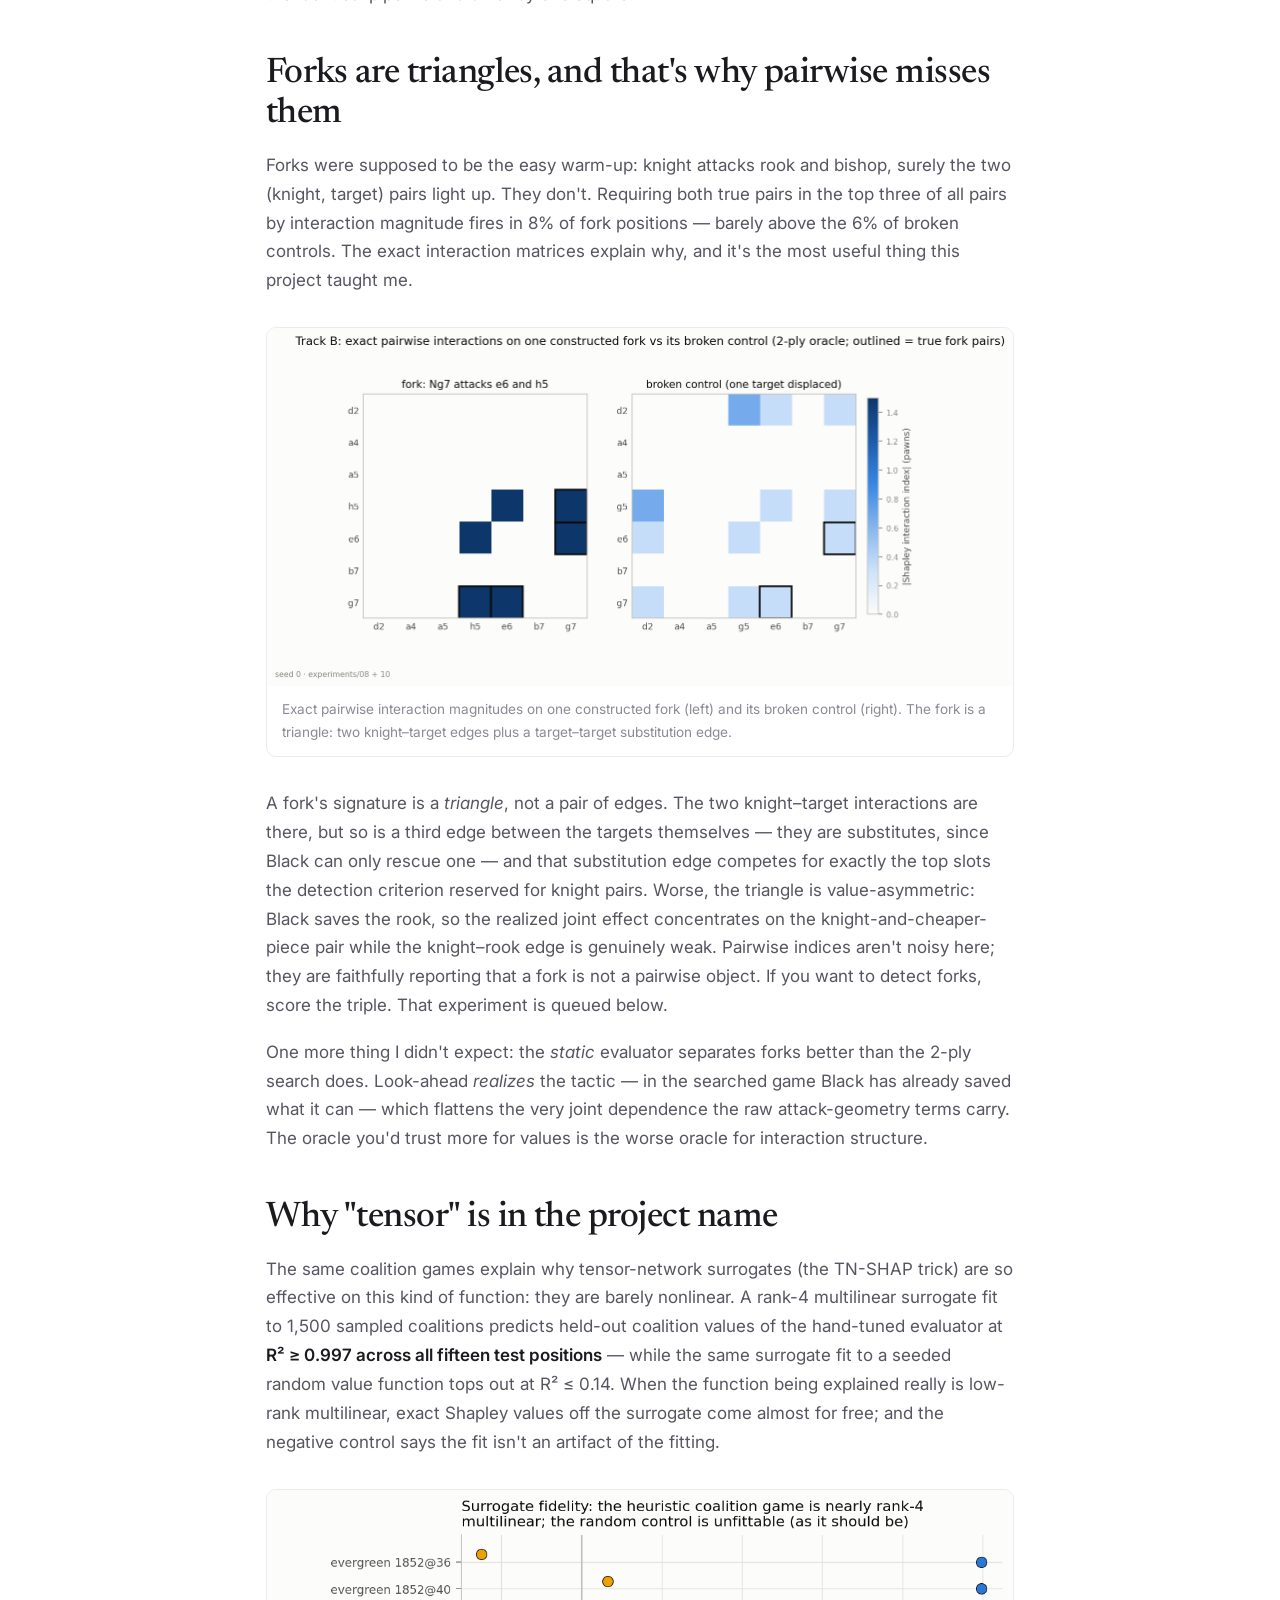
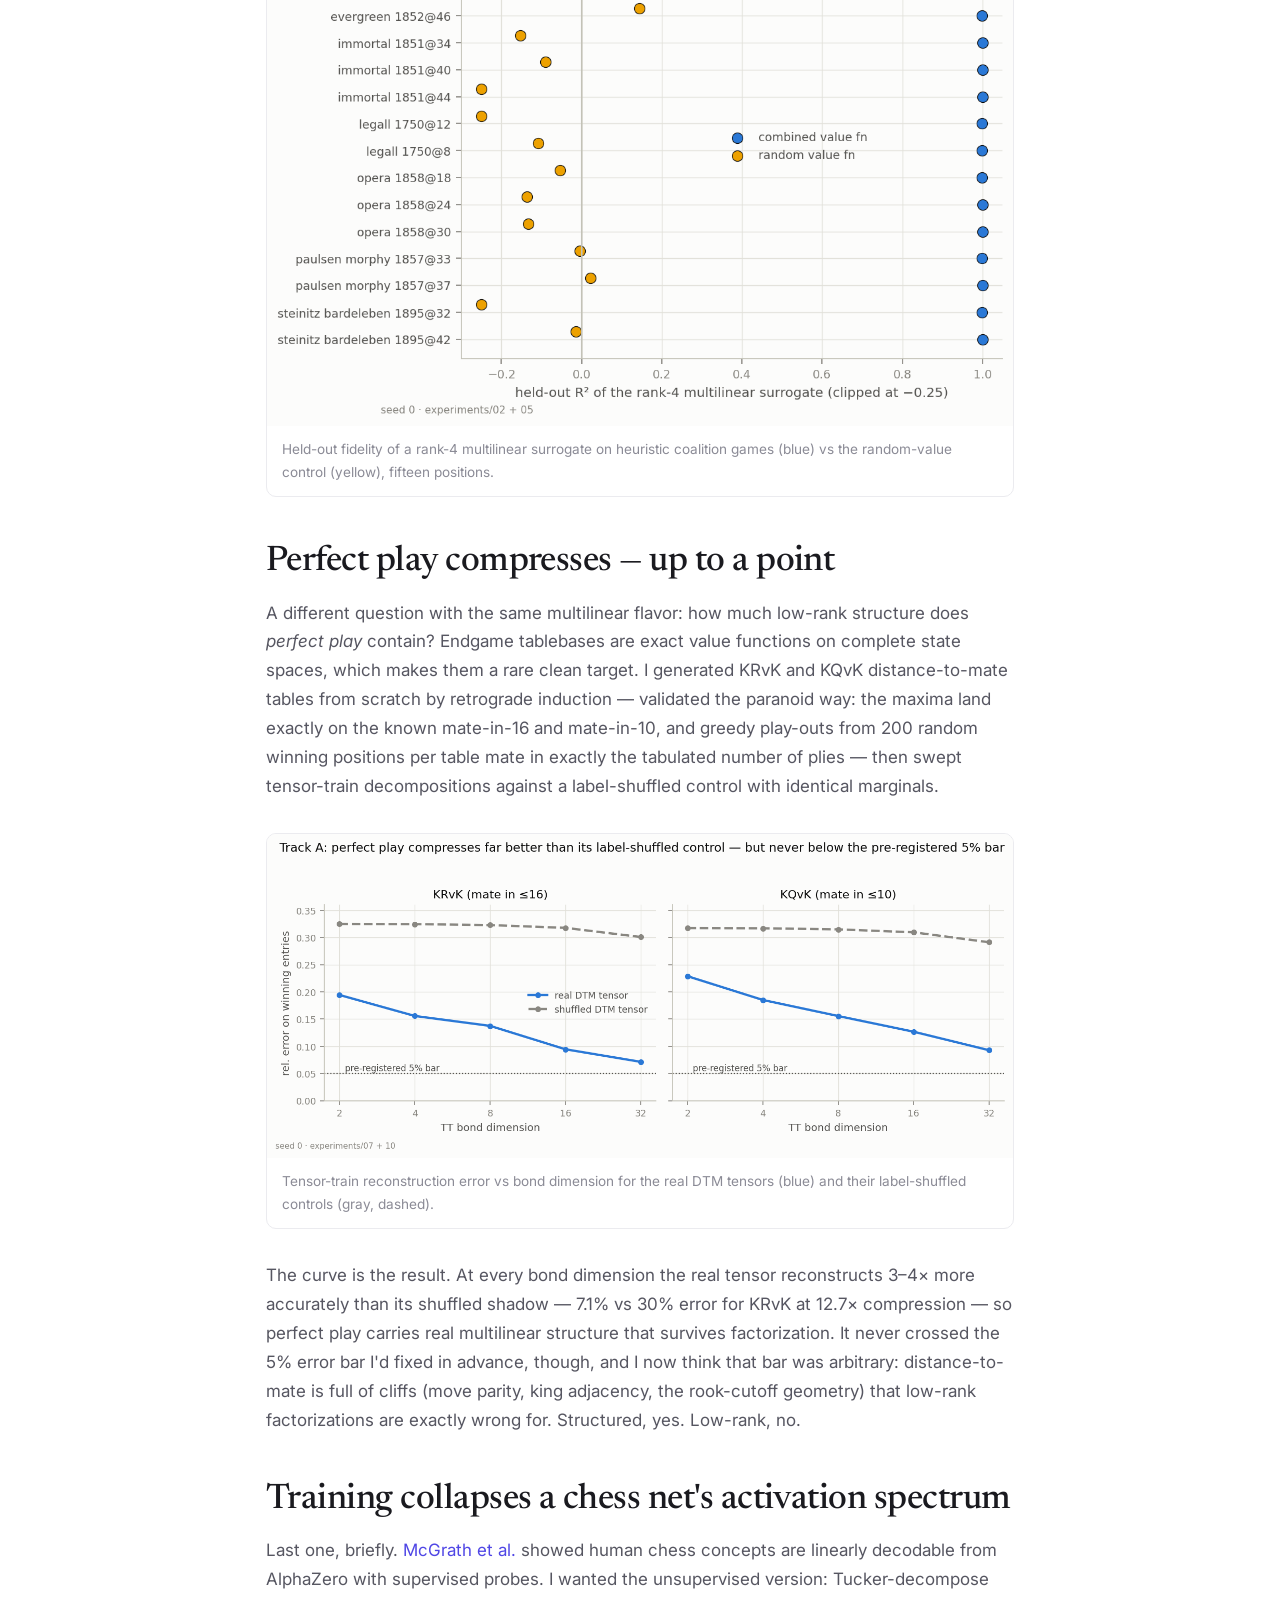
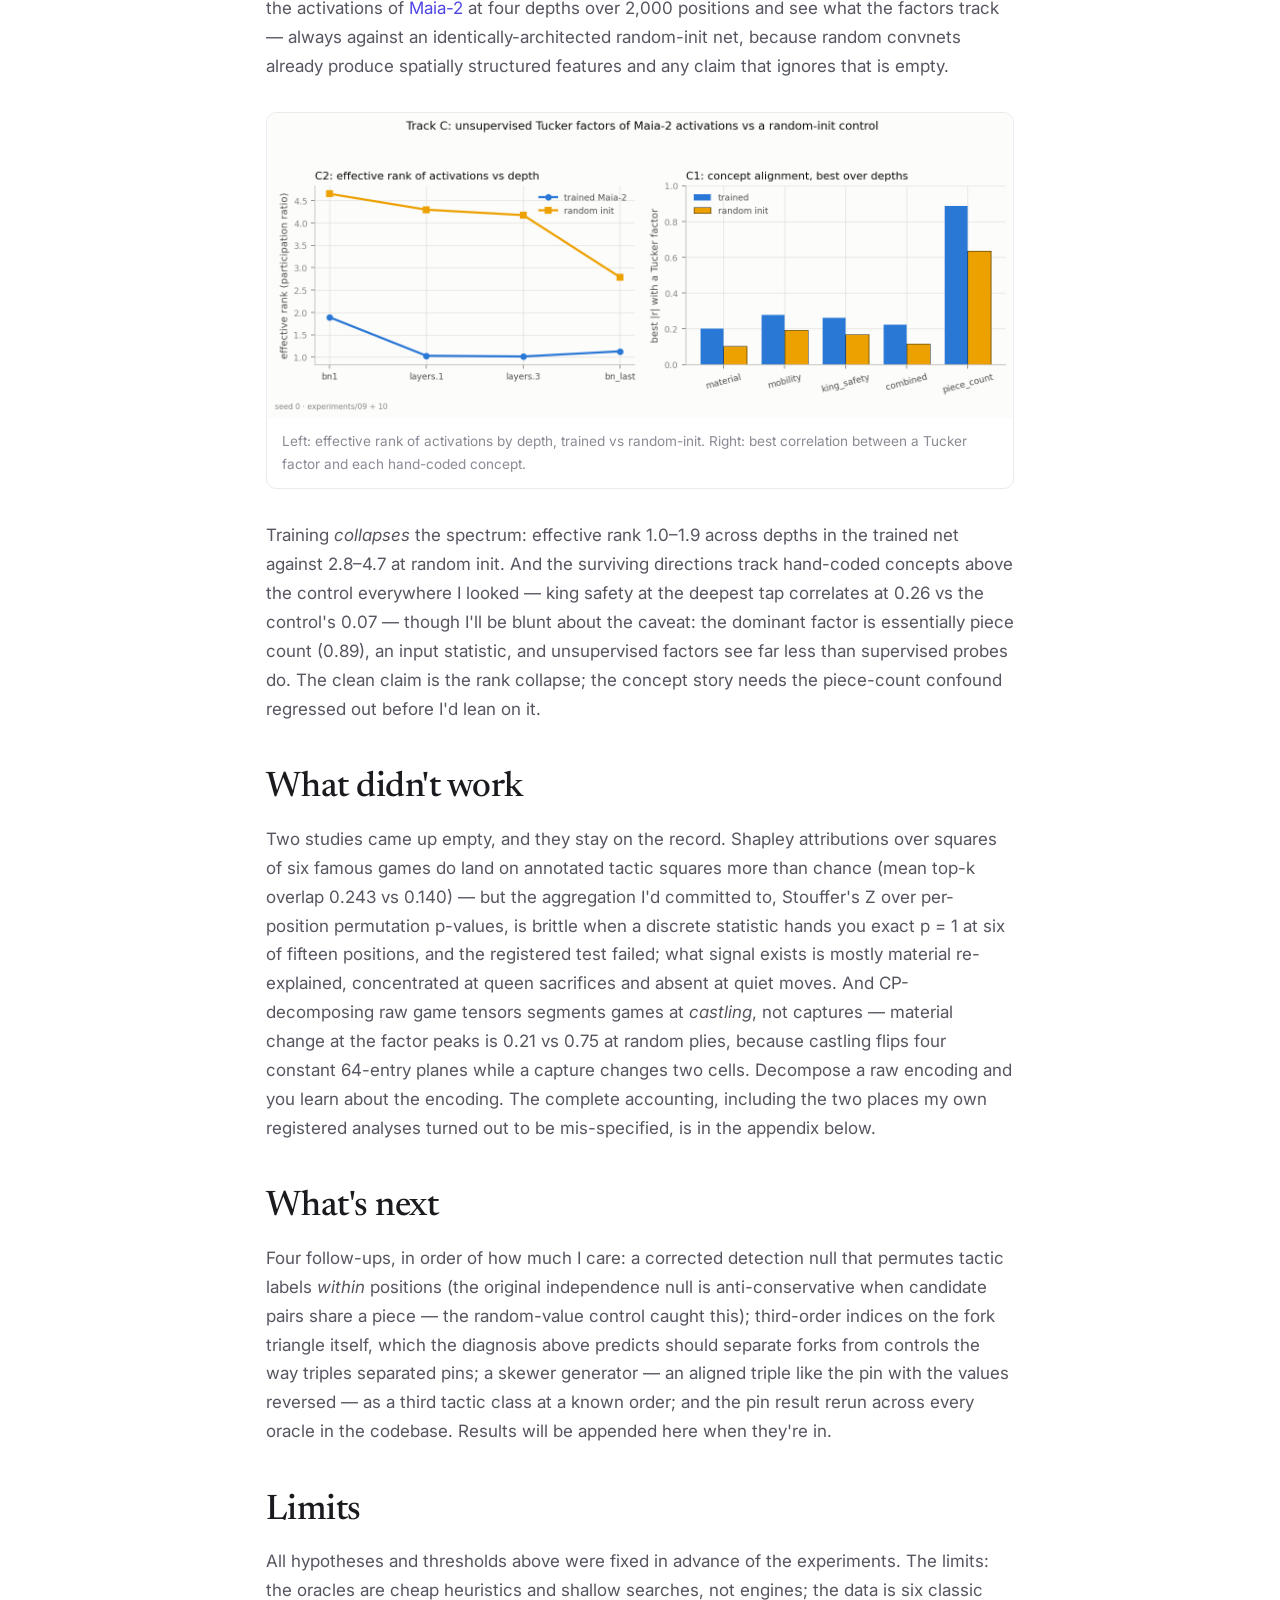
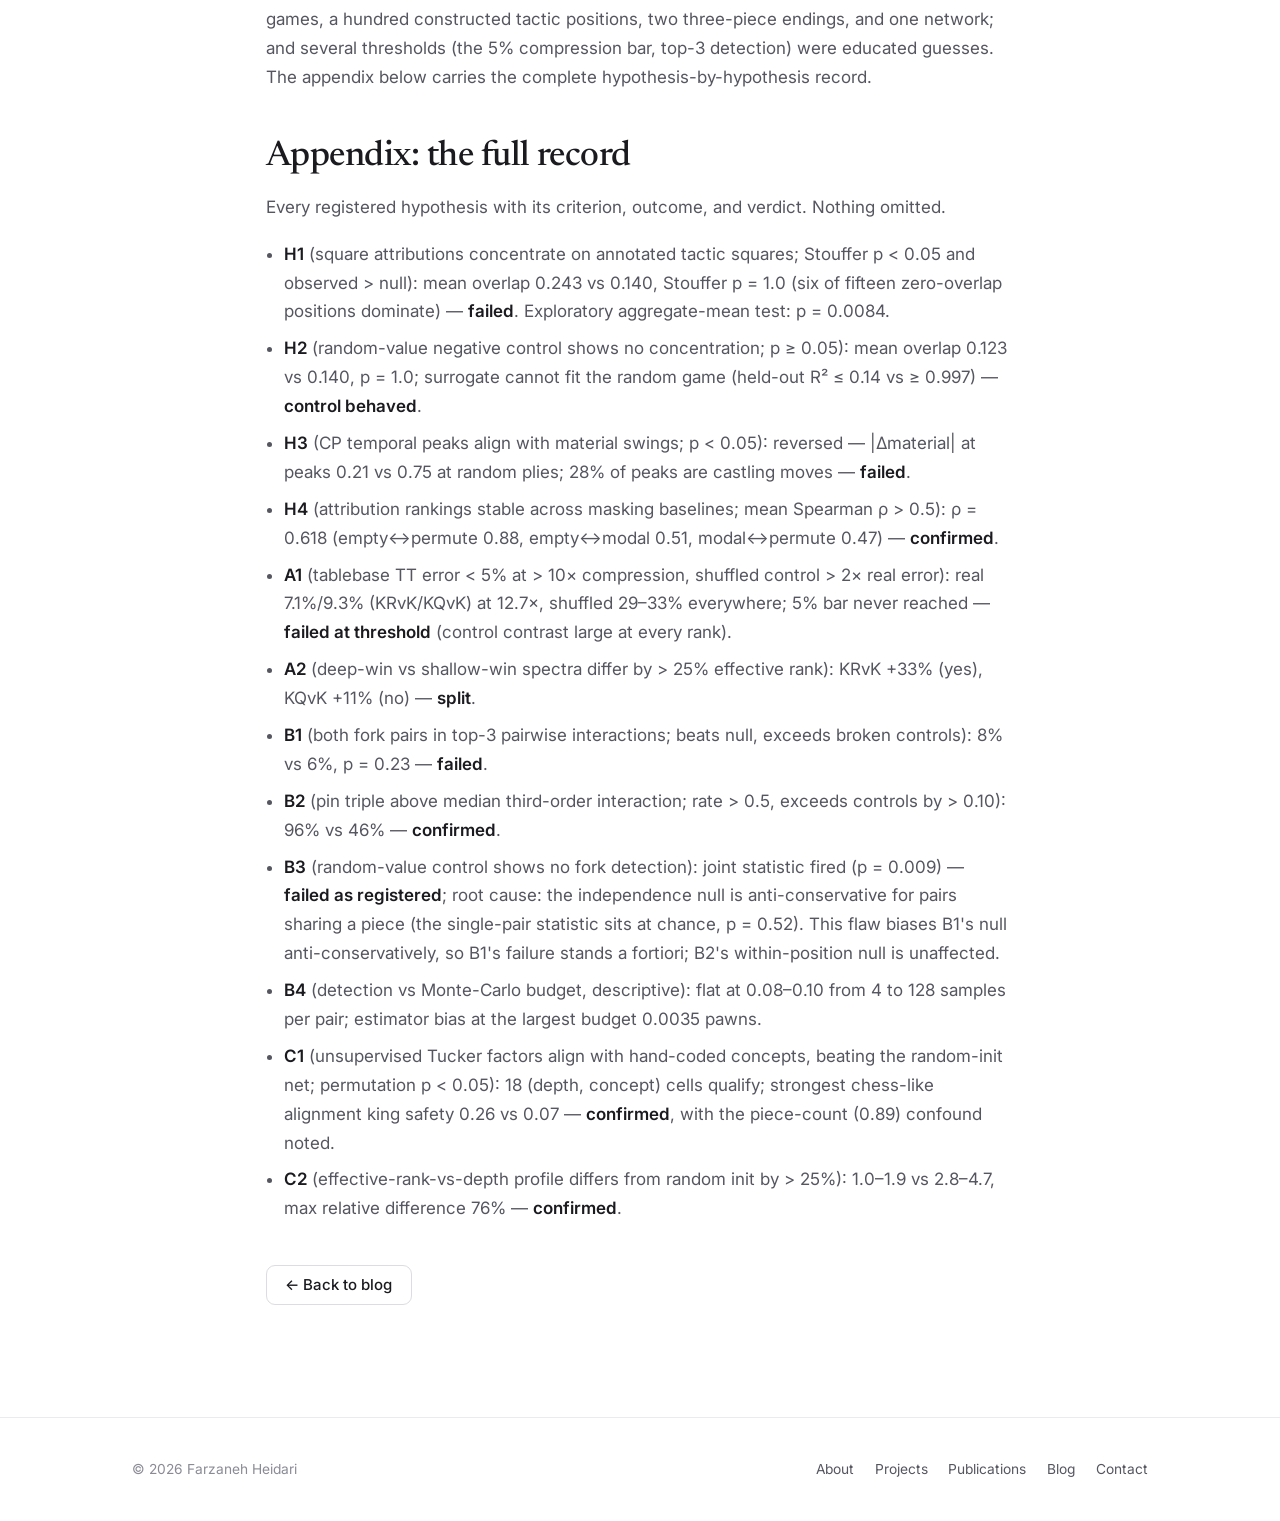
==== commit 2b2bf563: "Trim methods paragraph in TenChess post" ====
--- a/blog/tenchess/index.html
+++ b/blog/tenchess/index.html
@@ -132,8 +132,8 @@
             <h2>What's next</h2>
             <p>Four follow-ups, in order of how much I care: a corrected detection null that permutes tactic labels <em>within</em> positions (the original independence null is anti-conservative when candidate pairs share a piece — the random-value control caught this); third-order indices on the fork triangle itself, which the diagnosis above predicts should separate forks from controls the way triples separated pins; a skewer generator — an aligned triple like the pin with the values reversed — as a third tactic class at a known order; and the pin result rerun across every oracle in the codebase. Results will be appended here when they're in.</p>
 
-            <h2>Methods, limits, record</h2>
-            <p>Hypotheses, metrics, and thresholds for everything above were fixed in written pre-registrations before each experiment ran, ground-truth annotations before any attribution code existed; where a registered analysis turned out to be mis-specified, the verdict stands as registered and the diagnosis is labeled exploratory. Everything runs from one script with a fixed seed on a laptop CPU. The honest limits: the oracles are cheap heuristics and shallow searches, not engines; the data is six classic games, a hundred constructed tactic positions, two three-piece endings, and one network; and several thresholds (the 5% compression bar, top-3 detection) were educated guesses. The code, pre-registration files, decision log, and full run report are not yet public — publishing the repository needs an interactive GitHub session this machine doesn't have — so the appendix below carries the complete hypothesis-by-hypothesis record in the meantime.</p>
+            <h2>Limits</h2>
+            <p>All hypotheses and thresholds above were fixed in advance of the experiments. The limits: the oracles are cheap heuristics and shallow searches, not engines; the data is six classic games, a hundred constructed tactic positions, two three-piece endings, and one network; and several thresholds (the 5% compression bar, top-3 detection) were educated guesses. The appendix below carries the complete hypothesis-by-hypothesis record.</p>
 
             <h2>Appendix: the full record</h2>
             <p class="muted">Every registered hypothesis with its criterion, outcome, and verdict. Nothing omitted.</p>
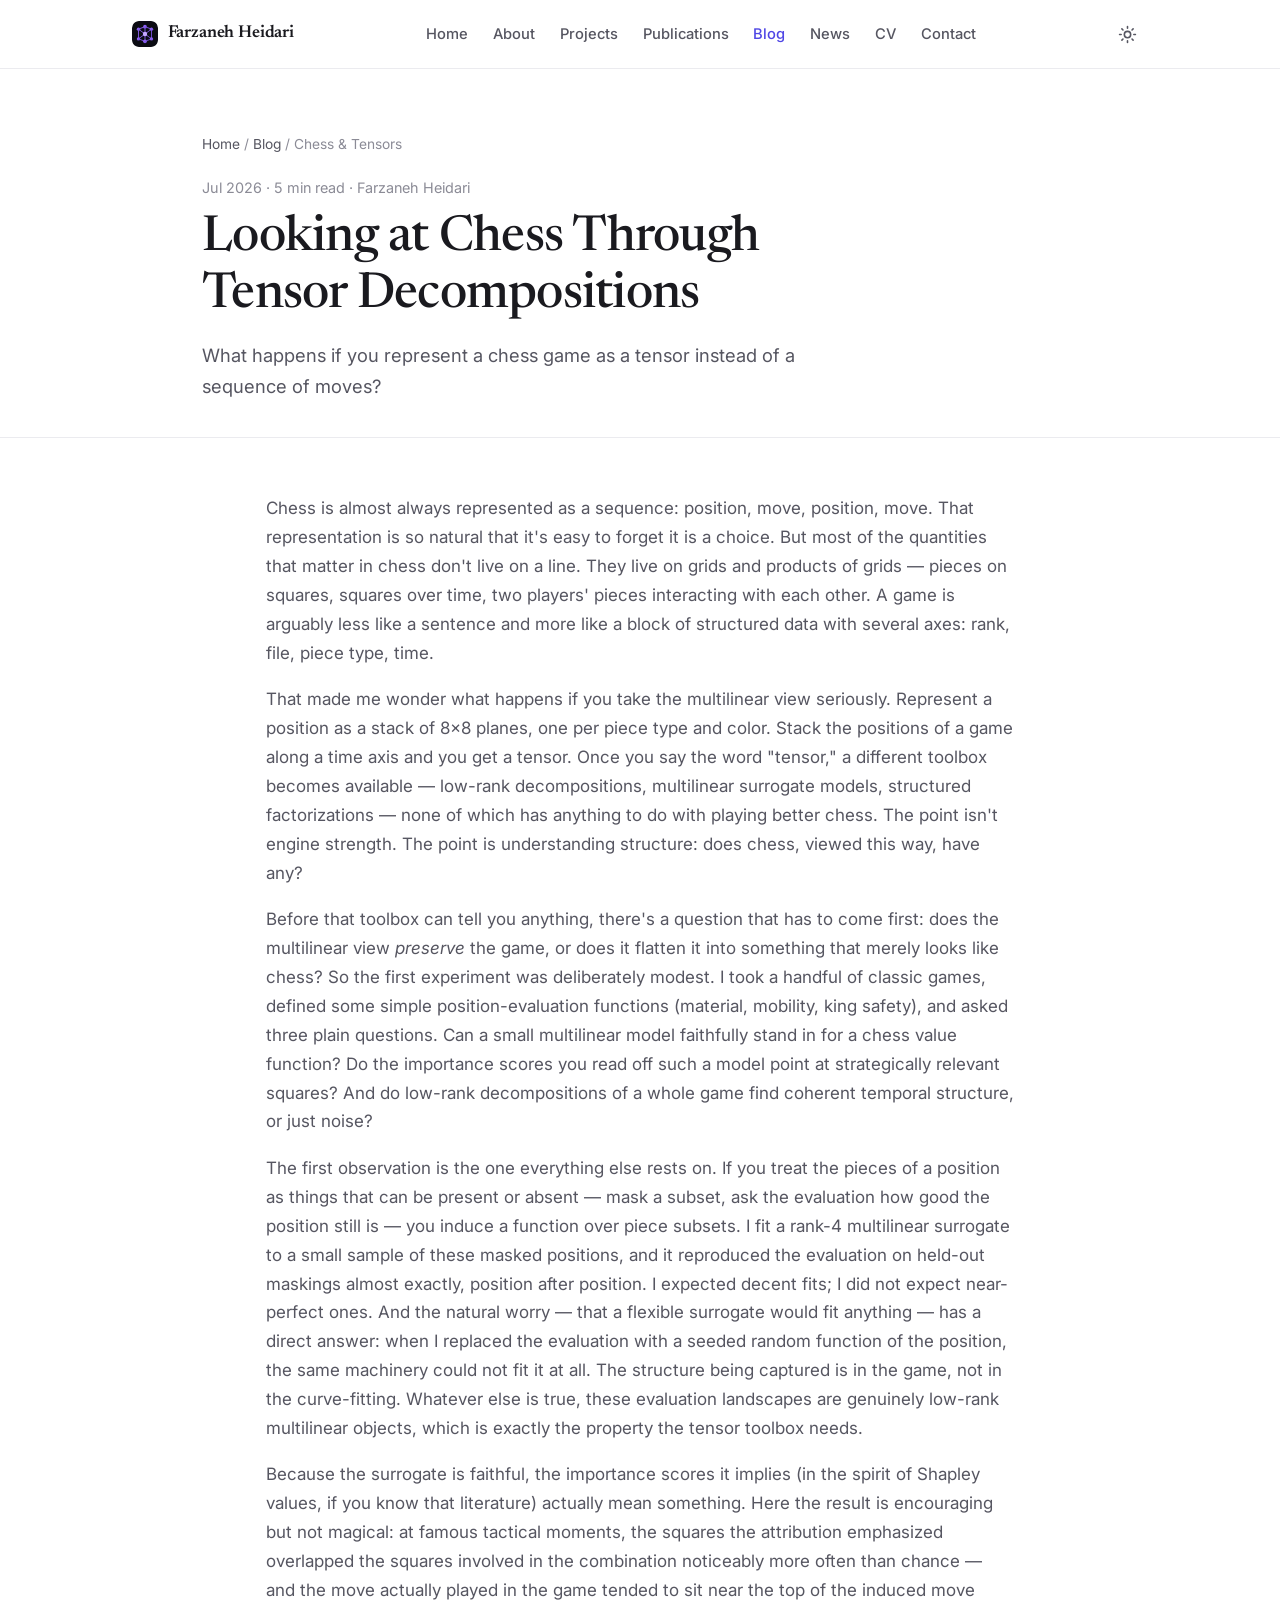
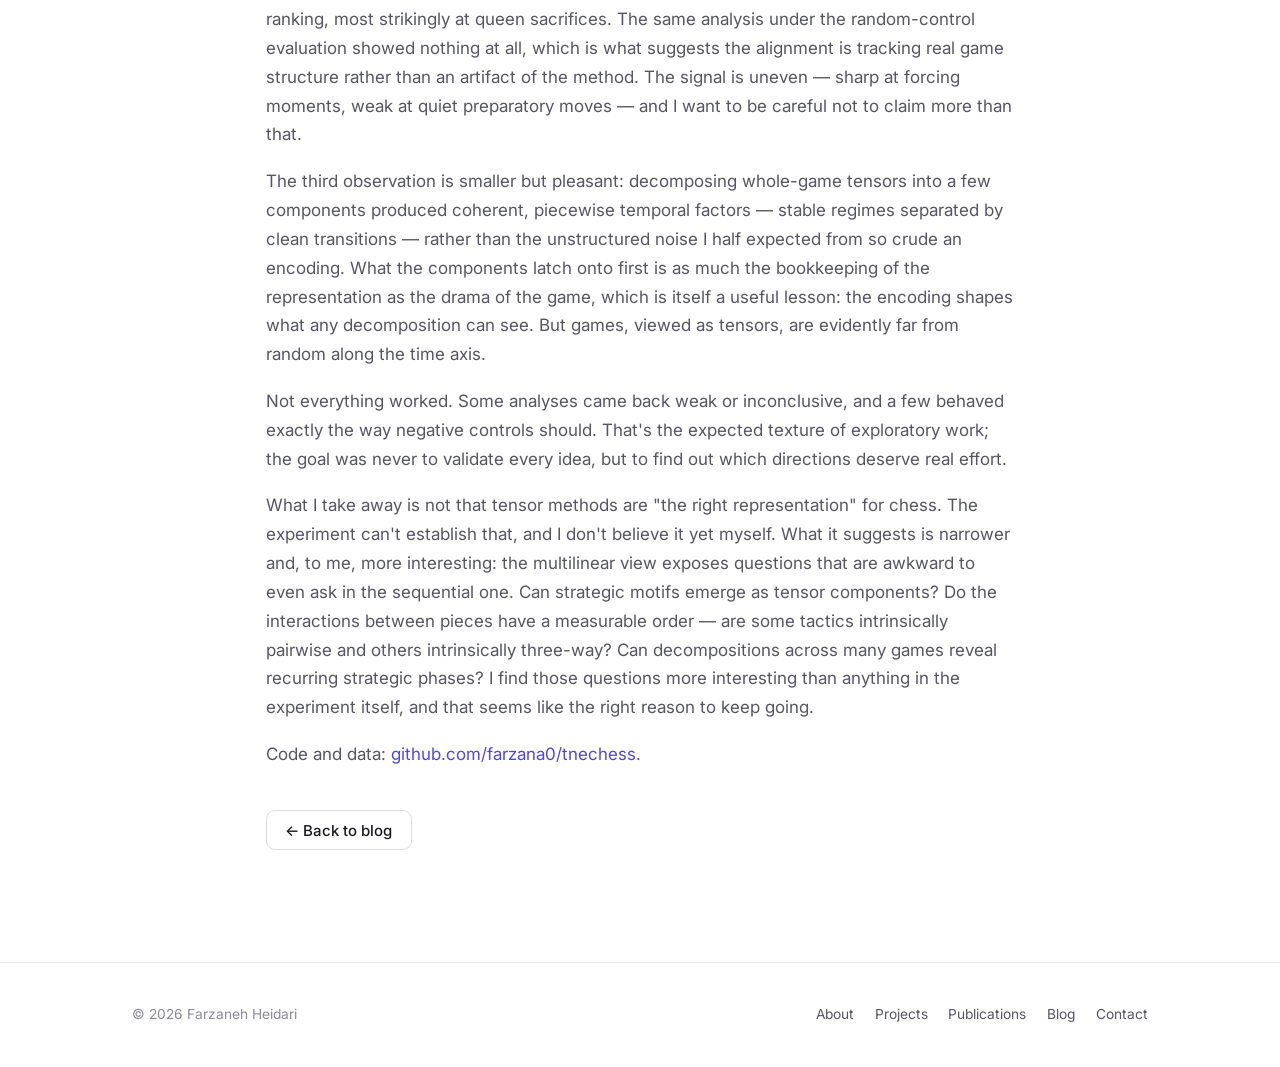
==== commit 4d7f7f95: "Add blog post: Looking at Chess Through Tensor Decompositions" ====
--- a/blog/tenchess/index.html
+++ b/blog/tenchess/index.html
@@ -3,21 +3,21 @@
 <head>
   <meta charset="UTF-8" />
   <meta name="viewport" content="width=device-width, initial-scale=1.0" />
-  <title>A Pin Is a Three-Piece Object: Chess Tactics as Ground Truth for Interaction Attribution — Farzaneh Heidari</title>
-  <meta name="description" content="Chess tactics are interactions with a definite order — a pin is a triple, a fork is a triangle — and generated positions with matched broken controls let you test whether interaction indices actually recover them. Third-order indices find pins; pairwise indices miss forks for a diagnosable reason." />
+  <title>Looking at Chess Through Tensor Decompositions — Farzaneh Heidari</title>
+  <meta name="description" content="What happens if you represent a chess game as a tensor instead of a sequence of moves? A short research note on multilinear structure in chess: faithful low-rank surrogates, attributions that track real game structure, and coherent temporal factors." />
   <meta name="author" content="Farzaneh Heidari" />
   <link rel="canonical" href="https://farzana0.github.io/blog/tenchess/" />
 
   <meta property="og:type" content="article" />
-  <meta property="og:title" content="A Pin Is a Three-Piece Object: Chess Tactics as Ground Truth for Interaction Attribution" />
-  <meta property="og:description" content="Third-order Shapley interaction indices recover chess pins almost perfectly against geometrically-broken controls; pairwise indices miss forks because a fork is a value-asymmetric triangle." />
+  <meta property="og:title" content="Looking at Chess Through Tensor Decompositions" />
+  <meta property="og:description" content="What happens if you represent a chess game as a tensor instead of a sequence of moves?" />
   <meta property="og:url" content="https://farzana0.github.io/blog/tenchess/" />
-  <meta property="og:image" content="https://farzana0.github.io/assets/img/blog/tenchess_interaction_fork.png" />
+  <meta property="og:image" content="https://farzana0.github.io/assets/img/og-image.svg" />
   <meta property="article:author" content="Farzaneh Heidari" />
   <meta name="twitter:card" content="summary_large_image" />
-  <meta name="twitter:title" content="A Pin Is a Three-Piece Object" />
-  <meta name="twitter:description" content="Chess tactics as ground truth for interaction attribution: pins are recovered at third order, forks are triangles that pairwise indices structurally miss." />
-  <meta name="twitter:image" content="https://farzana0.github.io/assets/img/blog/tenchess_interaction_fork.png" />
+  <meta name="twitter:title" content="Looking at Chess Through Tensor Decompositions" />
+  <meta name="twitter:description" content="What happens if you represent a chess game as a tensor instead of a sequence of moves?" />
+  <meta name="twitter:image" content="https://farzana0.github.io/assets/img/og-image.svg" />
 
   <link rel="icon" type="image/svg+xml" href="/assets/img/favicon.svg" />
   <link rel="preconnect" href="https://fonts.googleapis.com" />
@@ -29,11 +29,11 @@
   {
     "@context": "https://schema.org",
     "@type": "BlogPosting",
-    "headline": "A Pin Is a Three-Piece Object: Chess Tactics as Ground Truth for Interaction Attribution",
+    "headline": "Looking at Chess Through Tensor Decompositions",
     "author": { "@type": "Person", "name": "Farzaneh Heidari", "url": "https://farzana0.github.io/" },
     "datePublished": "2026-07",
     "url": "https://farzana0.github.io/blog/tenchess/",
-    "keywords": ["explainable AI", "tensor networks", "Shapley interactions", "chess", "interaction indices"]
+    "keywords": ["chess", "tensor decompositions", "multilinear models", "interpretability"]
   }
   </script>
 </head>
@@ -67,10 +67,10 @@
     <article>
       <header class="post-hero">
         <div class="container">
-          <nav class="breadcrumb"><a href="/index.html">Home</a> / <a href="/blog.html">Blog</a> / TenChess</nav>
-          <div class="post-meta">Jul 2026 · 11 min read · Farzaneh Heidari</div>
-          <h1>A Pin Is a Three-Piece Object</h1>
-          <p class="dek">Chess tactics are interactions with a definite order — and generated positions with matched broken controls let you check whether interaction-attribution methods actually recover them. Third-order indices find pins. Pairwise indices miss forks, and the reason is the best part.</p>
+          <nav class="breadcrumb"><a href="/index.html">Home</a> / <a href="/blog.html">Blog</a> / Chess &amp; Tensors</nav>
+          <div class="post-meta">Jul 2026 · 5 min read · Farzaneh Heidari</div>
+          <h1>Looking at Chess Through Tensor Decompositions</h1>
+          <p class="dek">What happens if you represent a chess game as a tensor instead of a sequence of moves?</p>
         </div>
       </header>
 
@@ -78,79 +78,23 @@
         <div class="container">
           <div class="prose">
 
-            <h2>Tactics have an order</h2>
-            <p>Ask a chess player what a pin is and they'll describe three pieces on a line: a bishop, a knight that can't move, and the queen hiding behind it. Take away any one of the three and there is no pin. It isn't a property of the bishop, or of the knight, or of any pair — it is irreducibly a three-piece object. A fork looks like a pair at first (knight attacks two pieces), but hold that thought; it turns out to be stranger.</p>
-            <p>Now look at what we actually use to explain models. Shapley values — the workhorse of feature attribution, including my own <a href="/blog/tnshap-series/">TN-SHAP line of work</a> — assign one number per feature. First order. Whatever a pin is, a vector of per-piece numbers is structurally the wrong shape for it. Interaction <em>indices</em> exist precisely to fix this, but they have a chronic evaluation problem: the benchmarks we have (<a href="https://arxiv.org/pdf/2410.01649">shapiq</a>, <a href="https://jmlr.org/papers/v24/22-0202.html">Faith-Shap</a>) test whether an estimator converges to the index. Nobody checks whether the index recovers interactions that are <em>semantically real</em>, because for most domains nobody knows the true interaction structure.</p>
-            <p>Chess does. You can construct, programmatically and in unlimited quantity, positions where a tactic verifiably exists — the attack maps say so, no human labeling — together with matched controls where one piece is nudged a single square so the geometry breaks but the material stays identical. Piece-ablation SHAP on chess has been done (<a href="https://arxiv.org/abs/1912.12191">SARFA</a>; more recently <a href="https://arxiv.org/abs/2510.25775">Spinnato's piece-wise SHAP</a>); the angle here is different and, as far as I can tell, unoccupied: use tactics as ground truth <em>for interaction order</em>.</p>
+            <p>Chess is almost always represented as a sequence: position, move, position, move. That representation is so natural that it's easy to forget it is a choice. But most of the quantities that matter in chess don't live on a line. They live on grids and products of grids — pieces on squares, squares over time, two players' pieces interacting with each other. A game is arguably less like a sentence and more like a block of structured data with several axes: rank, file, piece type, time.</p>
 
-            <h2>Pins are recovered at third order</h2>
-            <p>The setup: 50 positions in which a white bishop pins a black knight against the black queen along a diagonal, and 50 controls in which the queen steps one square off the ray. A coalition game over the pieces (mask a subset, evaluate a 2-ply search over material), small enough that I compute the full 2<sup>n</sup> table and get interaction indices <em>exactly</em> — no estimator noise in the way.</p>
-            <p>The third-order index on the (bishop, knight, queen) triple beats the position's own median triple in <strong>96% of pin positions and 46% of the broken controls</strong>. Same material, same piece set, one square of geometry — a fifty-point swing in whether the triple stands out. That is what "a pin is a third-order object" looks like when an estimator meets it. The comparison to the broken control is the evidence I trust here, precisely because both conditions run through the identical pipeline and differ by one square.</p>
+            <p>That made me wonder what happens if you take the multilinear view seriously. Represent a position as a stack of 8×8 planes, one per piece type and color. Stack the positions of a game along a time axis and you get a tensor. Once you say the word "tensor," a different toolbox becomes available — low-rank decompositions, multilinear surrogate models, structured factorizations — none of which has anything to do with playing better chess. The point isn't engine strength. The point is understanding structure: does chess, viewed this way, have any?</p>
 
-            <h2>Forks are triangles, and that's why pairwise misses them</h2>
-            <p>Forks were supposed to be the easy warm-up: knight attacks rook and bishop, surely the two (knight, target) pairs light up. They don't. Requiring both true pairs in the top three of all pairs by interaction magnitude fires in 8% of fork positions — barely above the 6% of broken controls. The exact interaction matrices explain why, and it's the most useful thing this project taught me.</p>
+            <p>Before that toolbox can tell you anything, there's a question that has to come first: does the multilinear view <em>preserve</em> the game, or does it flatten it into something that merely looks like chess? So the first experiment was deliberately modest. I took a handful of classic games, defined some simple position-evaluation functions (material, mobility, king safety), and asked three plain questions. Can a small multilinear model faithfully stand in for a chess value function? Do the importance scores you read off such a model point at strategically relevant squares? And do low-rank decompositions of a whole game find coherent temporal structure, or just noise?</p>
 
-            <figure>
-              <img src="/assets/img/blog/tenchess_interaction_fork.png" alt="Two interaction heatmaps: a fork position lights up as a triangle of three strong pairs; the broken control shows almost nothing." loading="lazy" />
-              <figcaption>Exact pairwise interaction magnitudes on one constructed fork (left) and its broken control (right). The fork is a triangle: two knight–target edges plus a target–target substitution edge.</figcaption>
-            </figure>
+            <p>The first observation is the one everything else rests on. If you treat the pieces of a position as things that can be present or absent — mask a subset, ask the evaluation how good the position still is — you induce a function over piece subsets. I fit a rank-4 multilinear surrogate to a small sample of these masked positions, and it reproduced the evaluation on held-out maskings almost exactly, position after position. I expected decent fits; I did not expect near-perfect ones. And the natural worry — that a flexible surrogate would fit anything — has a direct answer: when I replaced the evaluation with a seeded random function of the position, the same machinery could not fit it at all. The structure being captured is in the game, not in the curve-fitting. Whatever else is true, these evaluation landscapes are genuinely low-rank multilinear objects, which is exactly the property the tensor toolbox needs.</p>
 
-            <p>A fork's signature is a <em>triangle</em>, not a pair of edges. The two knight–target interactions are there, but so is a third edge between the targets themselves — they are substitutes, since Black can only rescue one — and that substitution edge competes for exactly the top slots the detection criterion reserved for knight pairs. Worse, the triangle is value-asymmetric: Black saves the rook, so the realized joint effect concentrates on the knight-and-cheaper-piece pair while the knight–rook edge is genuinely weak. Pairwise indices aren't noisy here; they are faithfully reporting that a fork is not a pairwise object. If you want to detect forks, score the triple. That experiment is queued below.</p>
-            <p>One more thing I didn't expect: the <em>static</em> evaluator separates forks better than the 2-ply search does. Look-ahead <em>realizes</em> the tactic — in the searched game Black has already saved what it can — which flattens the very joint dependence the raw attack-geometry terms carry. The oracle you'd trust more for values is the worse oracle for interaction structure.</p>
+            <p>Because the surrogate is faithful, the importance scores it implies (in the spirit of Shapley values, if you know that literature) actually mean something. Here the result is encouraging but not magical: at famous tactical moments, the squares the attribution emphasized overlapped the squares involved in the combination noticeably more often than chance — and the move actually played in the game tended to sit near the top of the induced move ranking, most strikingly at queen sacrifices. The same analysis under the random-control evaluation showed nothing at all, which is what suggests the alignment is tracking real game structure rather than an artifact of the method. The signal is uneven — sharp at forcing moments, weak at quiet preparatory moves — and I want to be careful not to claim more than that.</p>
 
-            <h2>Why "tensor" is in the project name</h2>
-            <p>The same coalition games explain why tensor-network surrogates (the TN-SHAP trick) are so effective on this kind of function: they are barely nonlinear. A rank-4 multilinear surrogate fit to 1,500 sampled coalitions predicts held-out coalition values of the hand-tuned evaluator at <strong>R² ≥ 0.997 across all fifteen test positions</strong> — while the same surrogate fit to a seeded random value function tops out at R² ≤ 0.14. When the function being explained really is low-rank multilinear, exact Shapley values off the surrogate come almost for free; and the negative control says the fit isn't an artifact of the fitting.</p>
+            <p>The third observation is smaller but pleasant: decomposing whole-game tensors into a few components produced coherent, piecewise temporal factors — stable regimes separated by clean transitions — rather than the unstructured noise I half expected from so crude an encoding. What the components latch onto first is as much the bookkeeping of the representation as the drama of the game, which is itself a useful lesson: the encoding shapes what any decomposition can see. But games, viewed as tensors, are evidently far from random along the time axis.</p>
 
-            <figure>
-              <img src="/assets/img/blog/tenchess_surrogate_fidelity.png" alt="Held-out R-squared of the surrogate: near 1.0 for the heuristic at all positions, near zero for the random control." loading="lazy" />
-              <figcaption>Held-out fidelity of a rank-4 multilinear surrogate on heuristic coalition games (blue) vs the random-value control (yellow), fifteen positions.</figcaption>
-            </figure>
+            <p>Not everything worked. Some analyses came back weak or inconclusive, and a few behaved exactly the way negative controls should. That's the expected texture of exploratory work; the goal was never to validate every idea, but to find out which directions deserve real effort.</p>
 
-            <h2>Perfect play compresses — up to a point</h2>
-            <p>A different question with the same multilinear flavor: how much low-rank structure does <em>perfect play</em> contain? Endgame tablebases are exact value functions on complete state spaces, which makes them a rare clean target. I generated KRvK and KQvK distance-to-mate tables from scratch by retrograde induction — validated the paranoid way: the maxima land exactly on the known mate-in-16 and mate-in-10, and greedy play-outs from 200 random winning positions per table mate in exactly the tabulated number of plies — then swept tensor-train decompositions against a label-shuffled control with identical marginals.</p>
+            <p>What I take away is not that tensor methods are "the right representation" for chess. The experiment can't establish that, and I don't believe it yet myself. What it suggests is narrower and, to me, more interesting: the multilinear view exposes questions that are awkward to even ask in the sequential one. Can strategic motifs emerge as tensor components? Do the interactions between pieces have a measurable order — are some tactics intrinsically pairwise and others intrinsically three-way? Can decompositions across many games reveal recurring strategic phases? I find those questions more interesting than anything in the experiment itself, and that seems like the right reason to keep going.</p>
 
-            <figure>
-              <img src="/assets/img/blog/tenchess_tablebase_ranks.png" alt="Tensor-train error versus bond dimension for KRvK and KQvK: real tensors well below shuffled controls at every rank." loading="lazy" />
-              <figcaption>Tensor-train reconstruction error vs bond dimension for the real DTM tensors (blue) and their label-shuffled controls (gray, dashed).</figcaption>
-            </figure>
-
-            <p>The curve is the result. At every bond dimension the real tensor reconstructs 3–4× more accurately than its shuffled shadow — 7.1% vs 30% error for KRvK at 12.7× compression — so perfect play carries real multilinear structure that survives factorization. It never crossed the 5% error bar I'd fixed in advance, though, and I now think that bar was arbitrary: distance-to-mate is full of cliffs (move parity, king adjacency, the rook-cutoff geometry) that low-rank factorizations are exactly wrong for. Structured, yes. Low-rank, no.</p>
-
-            <h2>Training collapses a chess net's activation spectrum</h2>
-            <p>Last one, briefly. <a href="https://arxiv.org/abs/2111.09259">McGrath et al.</a> showed human chess concepts are linearly decodable from AlphaZero with supervised probes. I wanted the unsupervised version: Tucker-decompose the activations of <a href="https://github.com/CSSLab/maia2">Maia-2</a> at four depths over 2,000 positions and see what the factors track — always against an identically-architected random-init net, because random convnets already produce spatially structured features and any claim that ignores that is empty.</p>
-
-            <figure>
-              <img src="/assets/img/blog/tenchess_activations.png" alt="Left: effective rank versus depth, trained far below random. Right: concept alignment bars, trained above random for all five concepts." loading="lazy" />
-              <figcaption>Left: effective rank of activations by depth, trained vs random-init. Right: best correlation between a Tucker factor and each hand-coded concept.</figcaption>
-            </figure>
-
-            <p>Training <em>collapses</em> the spectrum: effective rank 1.0–1.9 across depths in the trained net against 2.8–4.7 at random init. And the surviving directions track hand-coded concepts above the control everywhere I looked — king safety at the deepest tap correlates at 0.26 vs the control's 0.07 — though I'll be blunt about the caveat: the dominant factor is essentially piece count (0.89), an input statistic, and unsupervised factors see far less than supervised probes do. The clean claim is the rank collapse; the concept story needs the piece-count confound regressed out before I'd lean on it.</p>
-
-            <h2>What didn't work</h2>
-            <p>Two studies came up empty, and they stay on the record. Shapley attributions over squares of six famous games do land on annotated tactic squares more than chance (mean top-k overlap 0.243 vs 0.140) — but the aggregation I'd committed to, Stouffer's Z over per-position permutation p-values, is brittle when a discrete statistic hands you exact p&nbsp;=&nbsp;1 at six of fifteen positions, and the registered test failed; what signal exists is mostly material re-explained, concentrated at queen sacrifices and absent at quiet moves. And CP-decomposing raw game tensors segments games at <em>castling</em>, not captures — material change at the factor peaks is 0.21 vs 0.75 at random plies, because castling flips four constant 64-entry planes while a capture changes two cells. Decompose a raw encoding and you learn about the encoding. The complete accounting, including the two places my own registered analyses turned out to be mis-specified, is in the appendix below.</p>
-
-            <h2>What's next</h2>
-            <p>Four follow-ups, in order of how much I care: a corrected detection null that permutes tactic labels <em>within</em> positions (the original independence null is anti-conservative when candidate pairs share a piece — the random-value control caught this); third-order indices on the fork triangle itself, which the diagnosis above predicts should separate forks from controls the way triples separated pins; a skewer generator — an aligned triple like the pin with the values reversed — as a third tactic class at a known order; and the pin result rerun across every oracle in the codebase. Results will be appended here when they're in.</p>
-
-            <h2>Limits</h2>
-            <p>All hypotheses and thresholds above were fixed in advance of the experiments. The limits: the oracles are cheap heuristics and shallow searches, not engines; the data is six classic games, a hundred constructed tactic positions, two three-piece endings, and one network; and several thresholds (the 5% compression bar, top-3 detection) were educated guesses. The appendix below carries the complete hypothesis-by-hypothesis record.</p>
-
-            <h2>Appendix: the full record</h2>
-            <p class="muted">Every registered hypothesis with its criterion, outcome, and verdict. Nothing omitted.</p>
-            <ul class="reading-list">
-              <li><strong>H1</strong> (square attributions concentrate on annotated tactic squares; Stouffer p &lt; 0.05 and observed &gt; null): mean overlap 0.243 vs 0.140, Stouffer p = 1.0 (six of fifteen zero-overlap positions dominate) — <strong>failed</strong>. Exploratory aggregate-mean test: p = 0.0084.</li>
-              <li><strong>H2</strong> (random-value negative control shows no concentration; p ≥ 0.05): mean overlap 0.123 vs 0.140, p = 1.0; surrogate cannot fit the random game (held-out R² ≤ 0.14 vs ≥ 0.997) — <strong>control behaved</strong>.</li>
-              <li><strong>H3</strong> (CP temporal peaks align with material swings; p &lt; 0.05): reversed — |Δmaterial| at peaks 0.21 vs 0.75 at random plies; 28% of peaks are castling moves — <strong>failed</strong>.</li>
-              <li><strong>H4</strong> (attribution rankings stable across masking baselines; mean Spearman ρ &gt; 0.5): ρ = 0.618 (empty↔permute 0.88, empty↔modal 0.51, modal↔permute 0.47) — <strong>confirmed</strong>.</li>
-              <li><strong>A1</strong> (tablebase TT error &lt; 5% at &gt; 10× compression, shuffled control &gt; 2× real error): real 7.1%/9.3% (KRvK/KQvK) at 12.7×, shuffled 29–33% everywhere; 5% bar never reached — <strong>failed at threshold</strong> (control contrast large at every rank).</li>
-              <li><strong>A2</strong> (deep-win vs shallow-win spectra differ by &gt; 25% effective rank): KRvK +33% (yes), KQvK +11% (no) — <strong>split</strong>.</li>
-              <li><strong>B1</strong> (both fork pairs in top-3 pairwise interactions; beats null, exceeds broken controls): 8% vs 6%, p = 0.23 — <strong>failed</strong>.</li>
-              <li><strong>B2</strong> (pin triple above median third-order interaction; rate &gt; 0.5, exceeds controls by &gt; 0.10): 96% vs 46% — <strong>confirmed</strong>.</li>
-              <li><strong>B3</strong> (random-value control shows no fork detection): joint statistic fired (p = 0.009) — <strong>failed as registered</strong>; root cause: the independence null is anti-conservative for pairs sharing a piece (the single-pair statistic sits at chance, p = 0.52). This flaw biases B1's null anti-conservatively, so B1's failure stands a fortiori; B2's within-position null is unaffected.</li>
-              <li><strong>B4</strong> (detection vs Monte-Carlo budget, descriptive): flat at 0.08–0.10 from 4 to 128 samples per pair; estimator bias at the largest budget 0.0035 pawns.</li>
-              <li><strong>C1</strong> (unsupervised Tucker factors align with hand-coded concepts, beating the random-init net; permutation p &lt; 0.05): 18 (depth, concept) cells qualify; strongest chess-like alignment king safety 0.26 vs 0.07 — <strong>confirmed</strong>, with the piece-count (0.89) confound noted.</li>
-              <li><strong>C2</strong> (effective-rank-vs-depth profile differs from random init by &gt; 25%): 1.0–1.9 vs 2.8–4.7, max relative difference 76% — <strong>confirmed</strong>.</li>
-            </ul>
+            <p class="muted">Code and data: <a href="https://github.com/farzana0/tnechess">github.com/farzana0/tnechess</a>.</p>
 
             <div class="mt-4"><a class="btn btn--ghost" href="/blog.html">← Back to blog</a></div>
           </div>
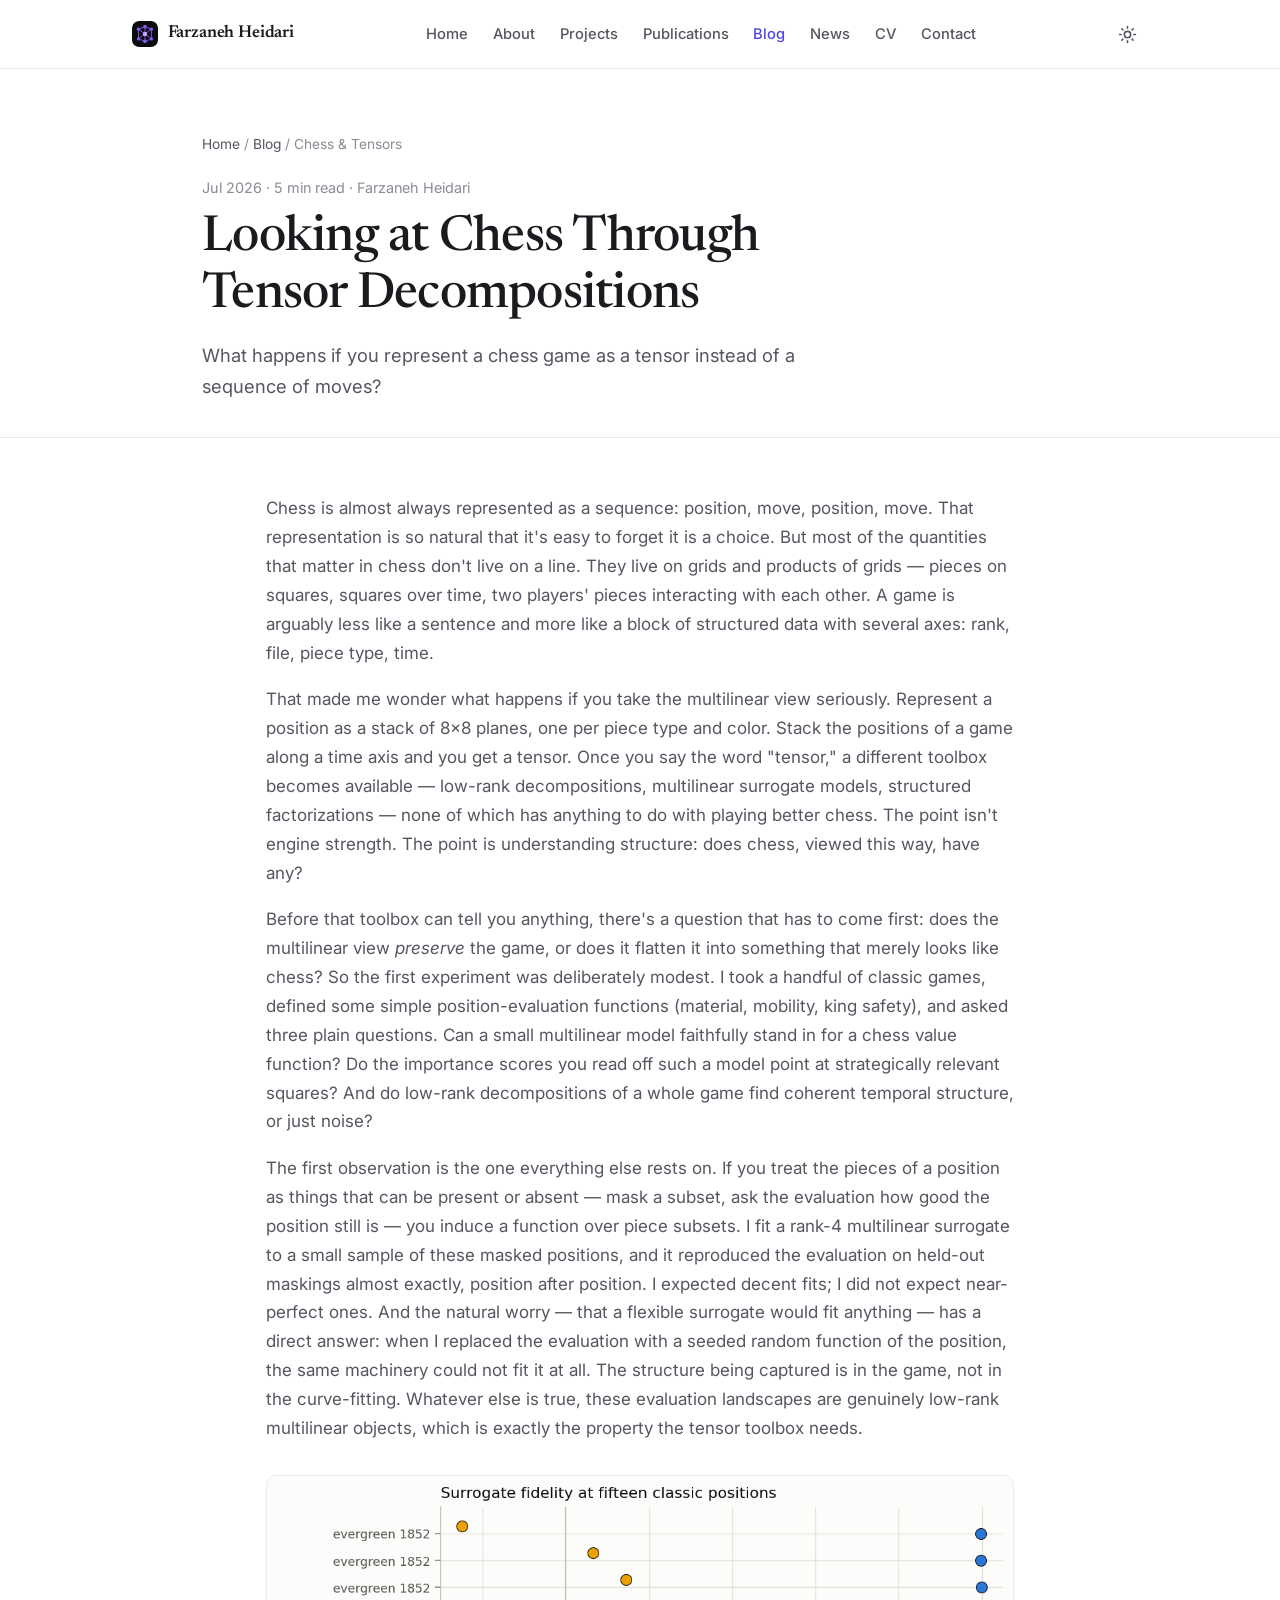
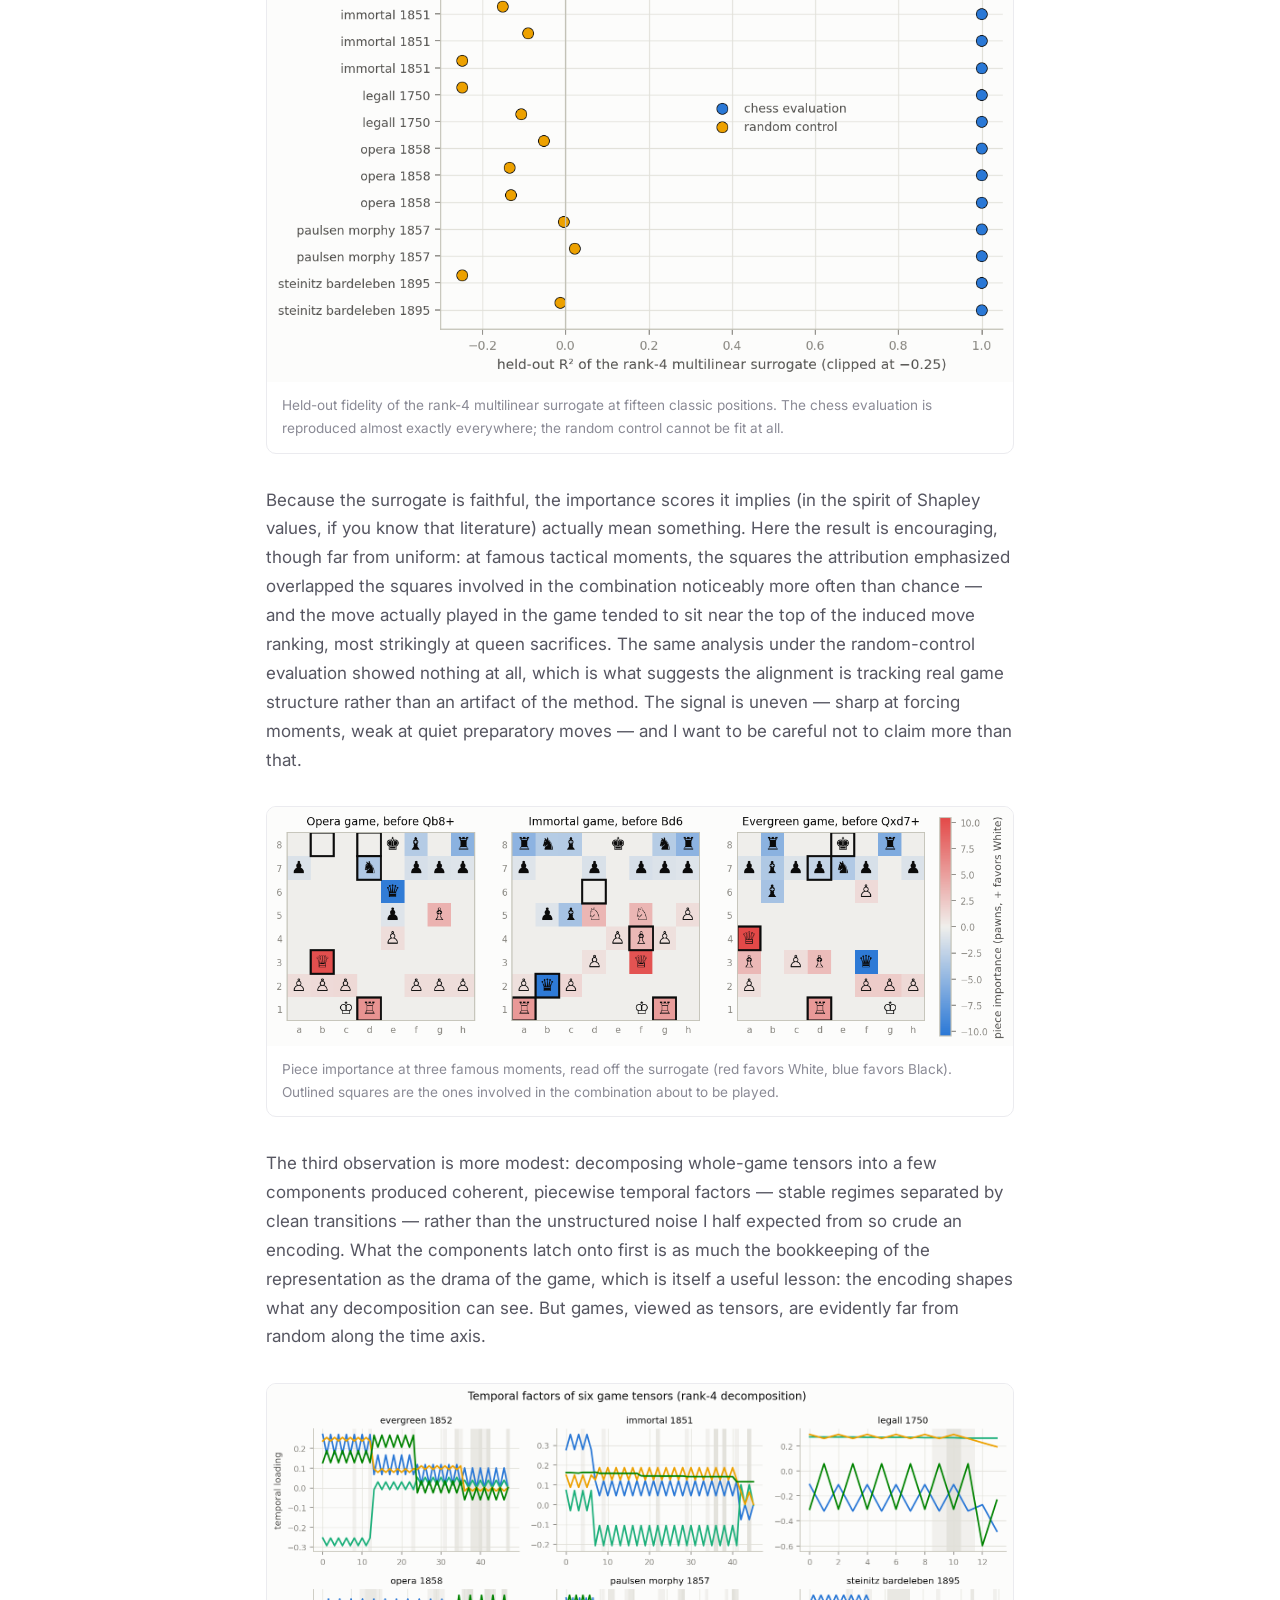
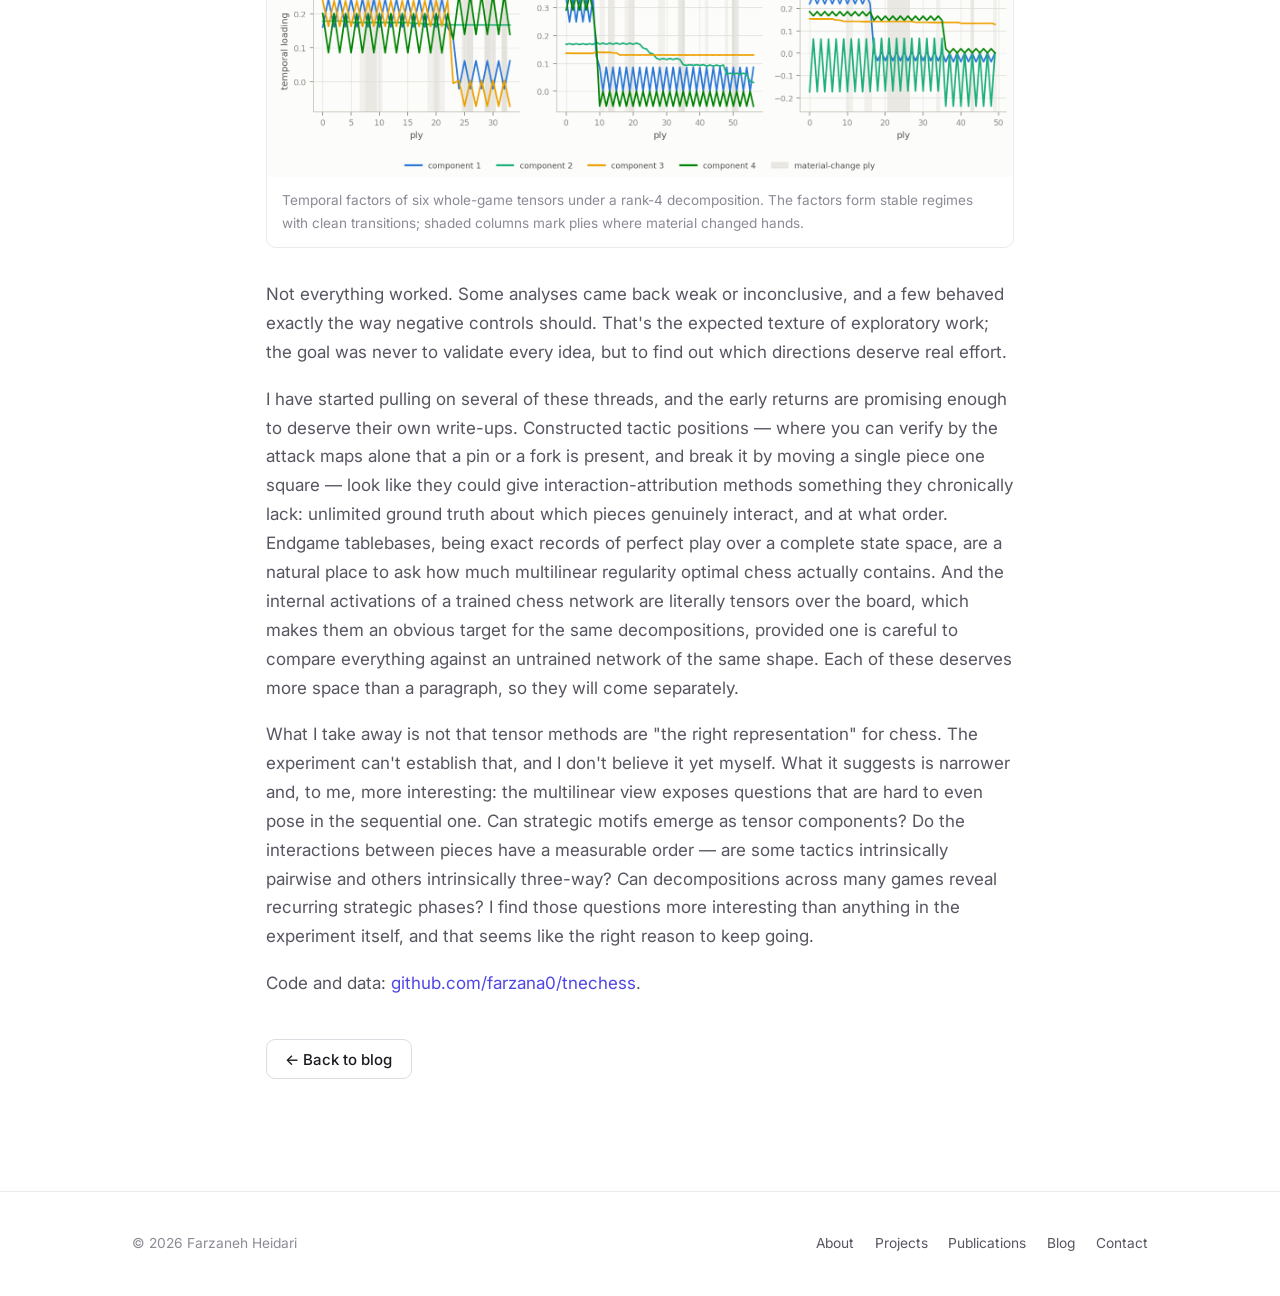
==== commit 94d98016: "Add figures and follow-up directions to the chess tensors post" ====
--- a/blog/tenchess/index.html
+++ b/blog/tenchess/index.html
@@ -86,13 +86,30 @@
 
             <p>The first observation is the one everything else rests on. If you treat the pieces of a position as things that can be present or absent — mask a subset, ask the evaluation how good the position still is — you induce a function over piece subsets. I fit a rank-4 multilinear surrogate to a small sample of these masked positions, and it reproduced the evaluation on held-out maskings almost exactly, position after position. I expected decent fits; I did not expect near-perfect ones. And the natural worry — that a flexible surrogate would fit anything — has a direct answer: when I replaced the evaluation with a seeded random function of the position, the same machinery could not fit it at all. The structure being captured is in the game, not in the curve-fitting. Whatever else is true, these evaluation landscapes are genuinely low-rank multilinear objects, which is exactly the property the tensor toolbox needs.</p>
 
-            <p>Because the surrogate is faithful, the importance scores it implies (in the spirit of Shapley values, if you know that literature) actually mean something. Here the result is encouraging but not magical: at famous tactical moments, the squares the attribution emphasized overlapped the squares involved in the combination noticeably more often than chance — and the move actually played in the game tended to sit near the top of the induced move ranking, most strikingly at queen sacrifices. The same analysis under the random-control evaluation showed nothing at all, which is what suggests the alignment is tracking real game structure rather than an artifact of the method. The signal is uneven — sharp at forcing moments, weak at quiet preparatory moves — and I want to be careful not to claim more than that.</p>
+            <figure>
+              <img src="/assets/img/blog/tenchess_fidelity.png" alt="Dot plot of held-out R-squared: near 1.0 for the chess evaluation at all fifteen positions, near zero for the random control." loading="lazy" />
+              <figcaption>Held-out fidelity of the rank-4 multilinear surrogate at fifteen classic positions. The chess evaluation is reproduced almost exactly everywhere; the random control cannot be fit at all.</figcaption>
+            </figure>
 
-            <p>The third observation is smaller but pleasant: decomposing whole-game tensors into a few components produced coherent, piecewise temporal factors — stable regimes separated by clean transitions — rather than the unstructured noise I half expected from so crude an encoding. What the components latch onto first is as much the bookkeeping of the representation as the drama of the game, which is itself a useful lesson: the encoding shapes what any decomposition can see. But games, viewed as tensors, are evidently far from random along the time axis.</p>
+            <p>Because the surrogate is faithful, the importance scores it implies (in the spirit of Shapley values, if you know that literature) actually mean something. Here the result is encouraging, though far from uniform: at famous tactical moments, the squares the attribution emphasized overlapped the squares involved in the combination noticeably more often than chance — and the move actually played in the game tended to sit near the top of the induced move ranking, most strikingly at queen sacrifices. The same analysis under the random-control evaluation showed nothing at all, which is what suggests the alignment is tracking real game structure rather than an artifact of the method. The signal is uneven — sharp at forcing moments, weak at quiet preparatory moves — and I want to be careful not to claim more than that.</p>
+
+            <figure>
+              <img src="/assets/img/blog/tenchess_boards.png" alt="Three chess boards with red-blue heatmaps of piece importance; outlined squares mark the squares involved in each combination." loading="lazy" />
+              <figcaption>Piece importance at three famous moments, read off the surrogate (red favors White, blue favors Black). Outlined squares are the ones involved in the combination about to be played.</figcaption>
+            </figure>
+
+            <p>The third observation is more modest: decomposing whole-game tensors into a few components produced coherent, piecewise temporal factors — stable regimes separated by clean transitions — rather than the unstructured noise I half expected from so crude an encoding. What the components latch onto first is as much the bookkeeping of the representation as the drama of the game, which is itself a useful lesson: the encoding shapes what any decomposition can see. But games, viewed as tensors, are evidently far from random along the time axis.</p>
+
+            <figure>
+              <img src="/assets/img/blog/tenchess_temporal.png" alt="Six panels of temporal factor curves, one per game, showing stable regimes separated by clean transitions, with material-change plies shaded." loading="lazy" />
+              <figcaption>Temporal factors of six whole-game tensors under a rank-4 decomposition. The factors form stable regimes with clean transitions; shaded columns mark plies where material changed hands.</figcaption>
+            </figure>
 
             <p>Not everything worked. Some analyses came back weak or inconclusive, and a few behaved exactly the way negative controls should. That's the expected texture of exploratory work; the goal was never to validate every idea, but to find out which directions deserve real effort.</p>
 
-            <p>What I take away is not that tensor methods are "the right representation" for chess. The experiment can't establish that, and I don't believe it yet myself. What it suggests is narrower and, to me, more interesting: the multilinear view exposes questions that are awkward to even ask in the sequential one. Can strategic motifs emerge as tensor components? Do the interactions between pieces have a measurable order — are some tactics intrinsically pairwise and others intrinsically three-way? Can decompositions across many games reveal recurring strategic phases? I find those questions more interesting than anything in the experiment itself, and that seems like the right reason to keep going.</p>
+            <p>I have started pulling on several of these threads, and the early returns are promising enough to deserve their own write-ups. Constructed tactic positions — where you can verify by the attack maps alone that a pin or a fork is present, and break it by moving a single piece one square — look like they could give interaction-attribution methods something they chronically lack: unlimited ground truth about which pieces genuinely interact, and at what order. Endgame tablebases, being exact records of perfect play over a complete state space, are a natural place to ask how much multilinear regularity optimal chess actually contains. And the internal activations of a trained chess network are literally tensors over the board, which makes them an obvious target for the same decompositions, provided one is careful to compare everything against an untrained network of the same shape. Each of these deserves more space than a paragraph, so they will come separately.</p>
+
+            <p>What I take away is not that tensor methods are "the right representation" for chess. The experiment can't establish that, and I don't believe it yet myself. What it suggests is narrower and, to me, more interesting: the multilinear view exposes questions that are hard to even pose in the sequential one. Can strategic motifs emerge as tensor components? Do the interactions between pieces have a measurable order — are some tactics intrinsically pairwise and others intrinsically three-way? Can decompositions across many games reveal recurring strategic phases? I find those questions more interesting than anything in the experiment itself, and that seems like the right reason to keep going.</p>
 
             <p class="muted">Code and data: <a href="https://github.com/farzana0/tnechess">github.com/farzana0/tnechess</a>.</p>
 
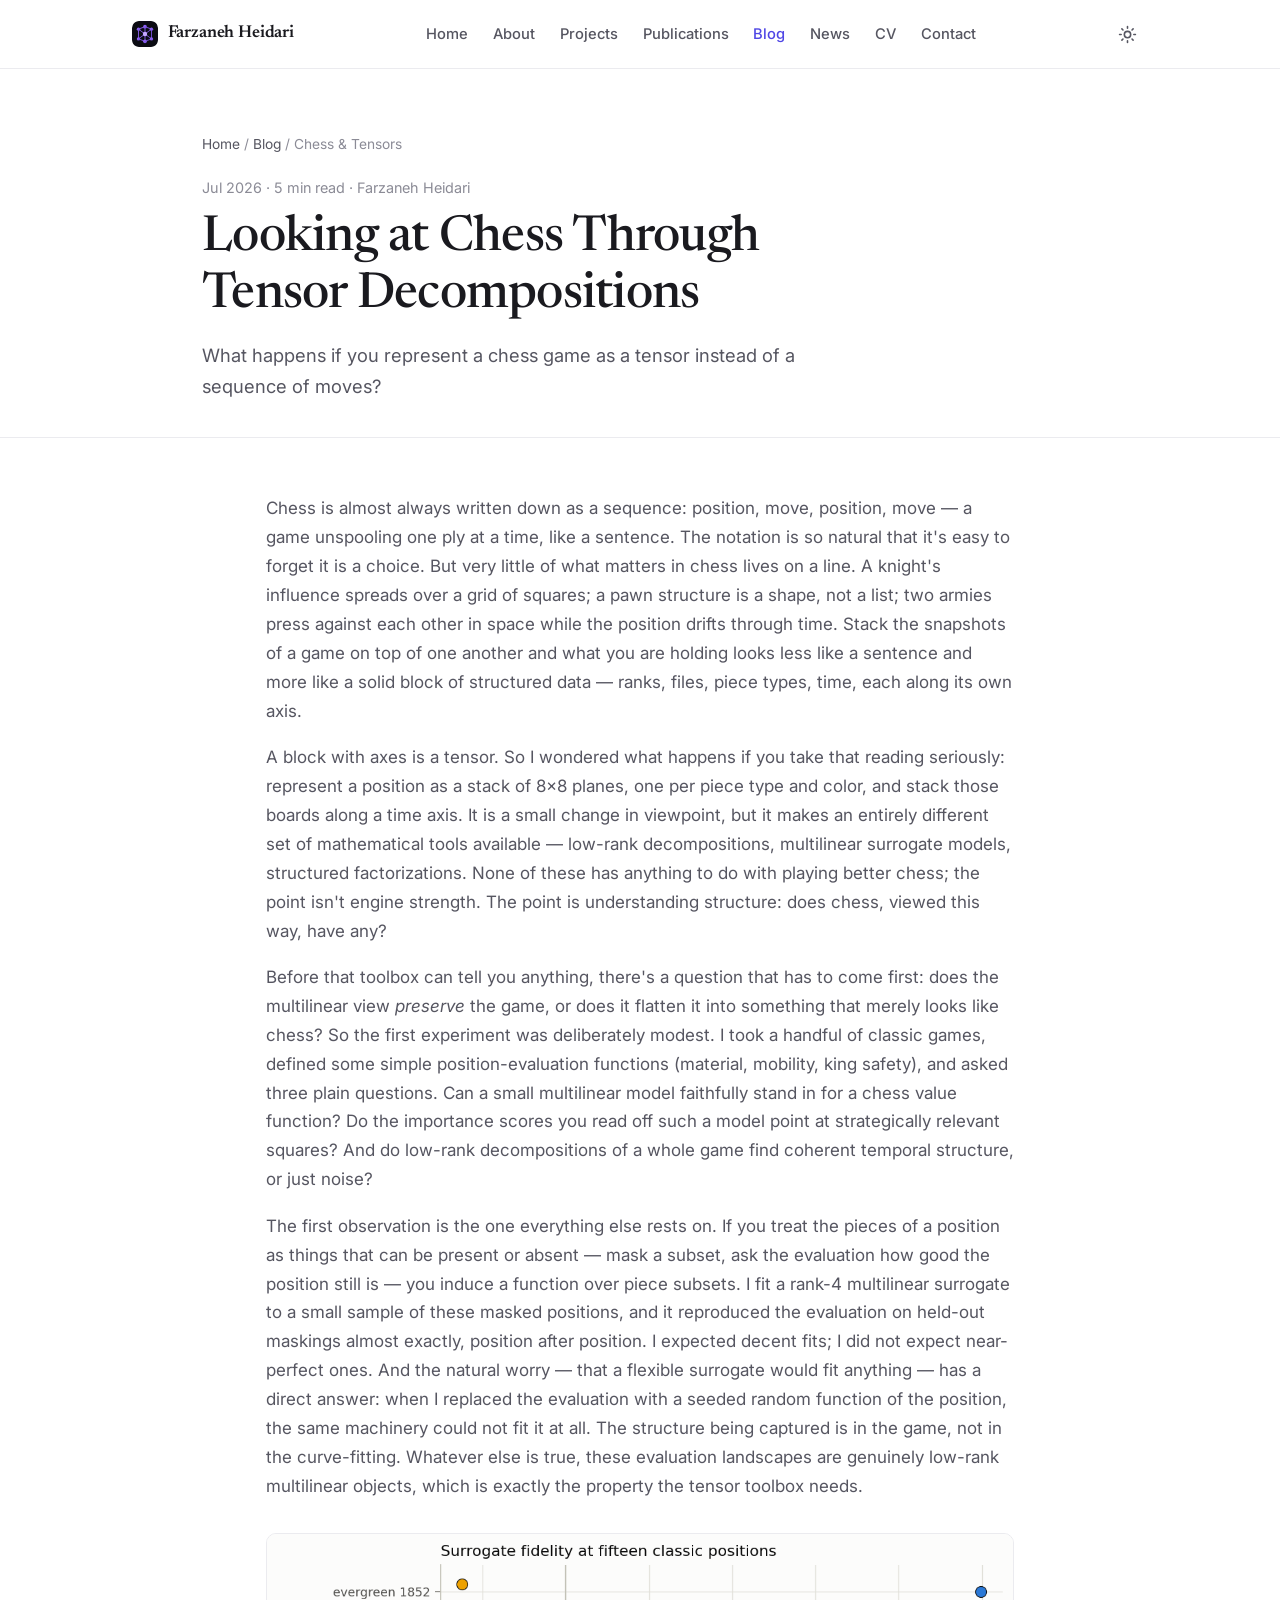
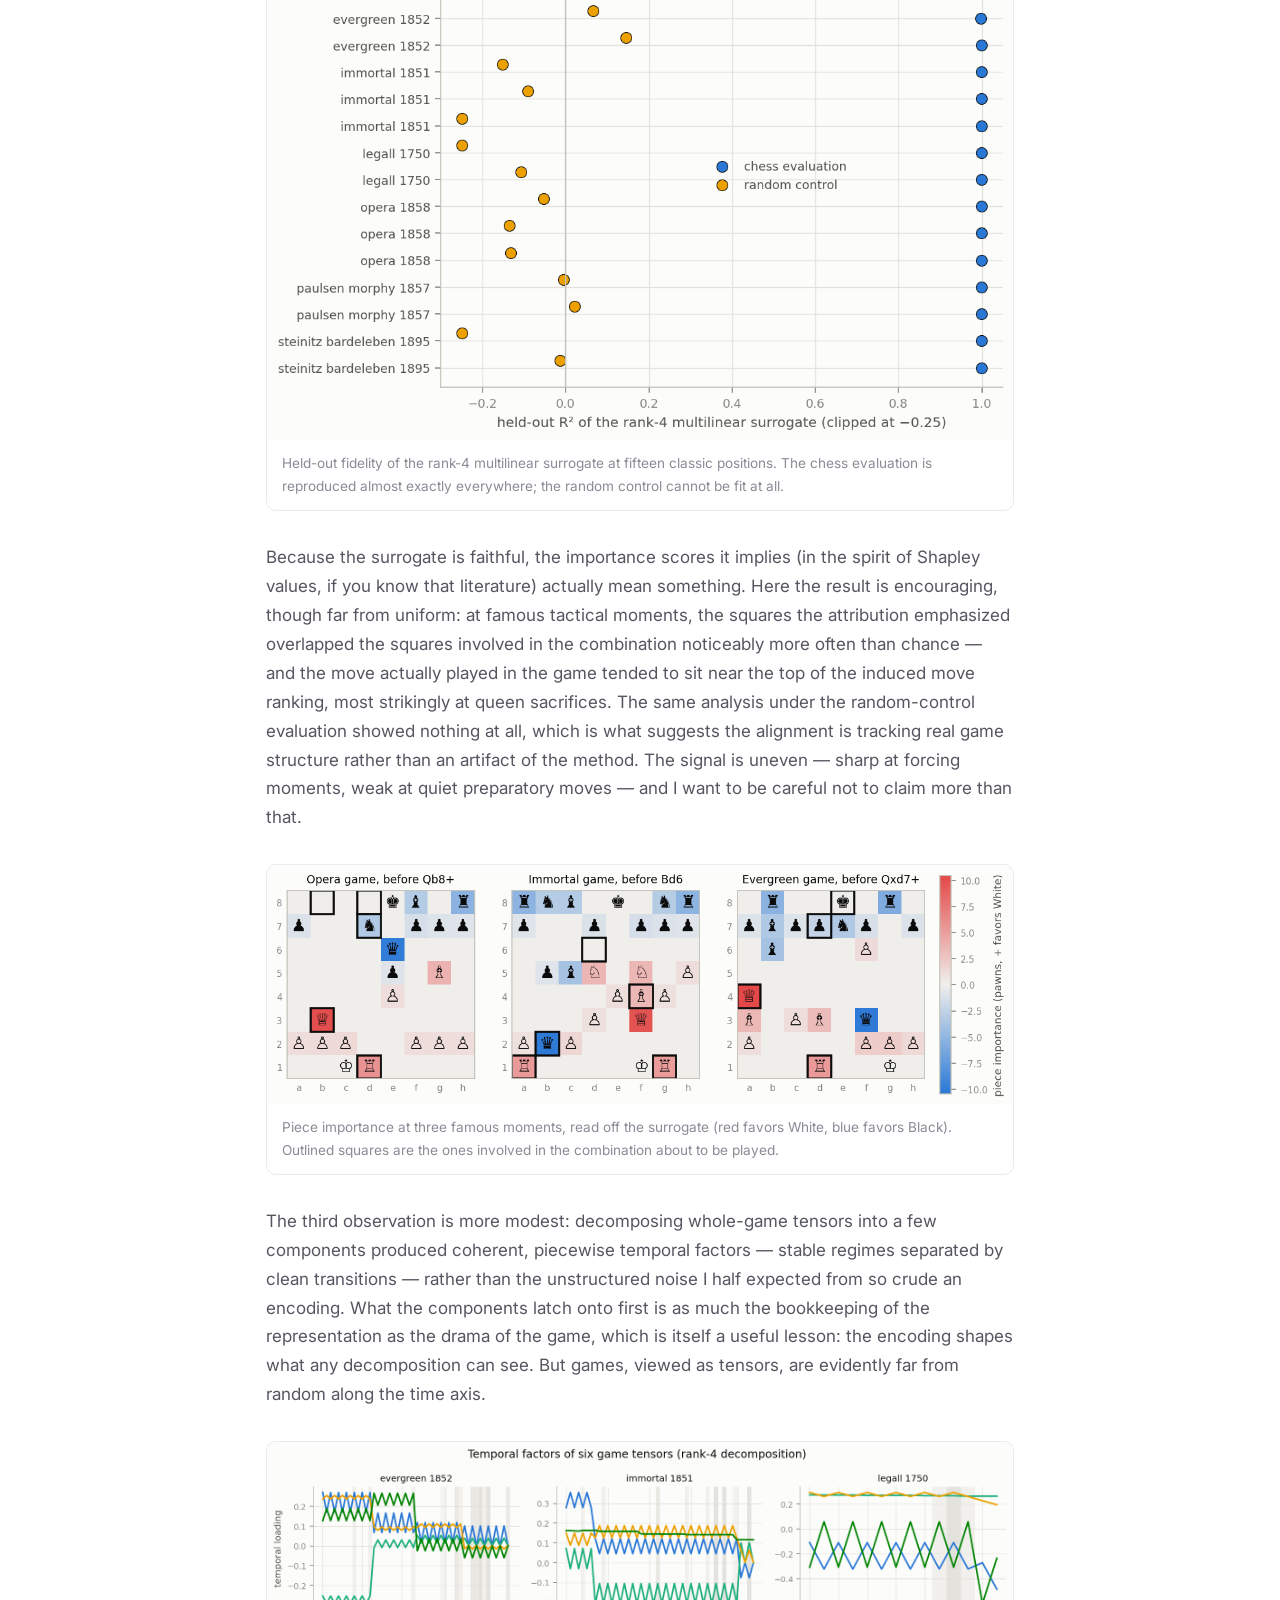
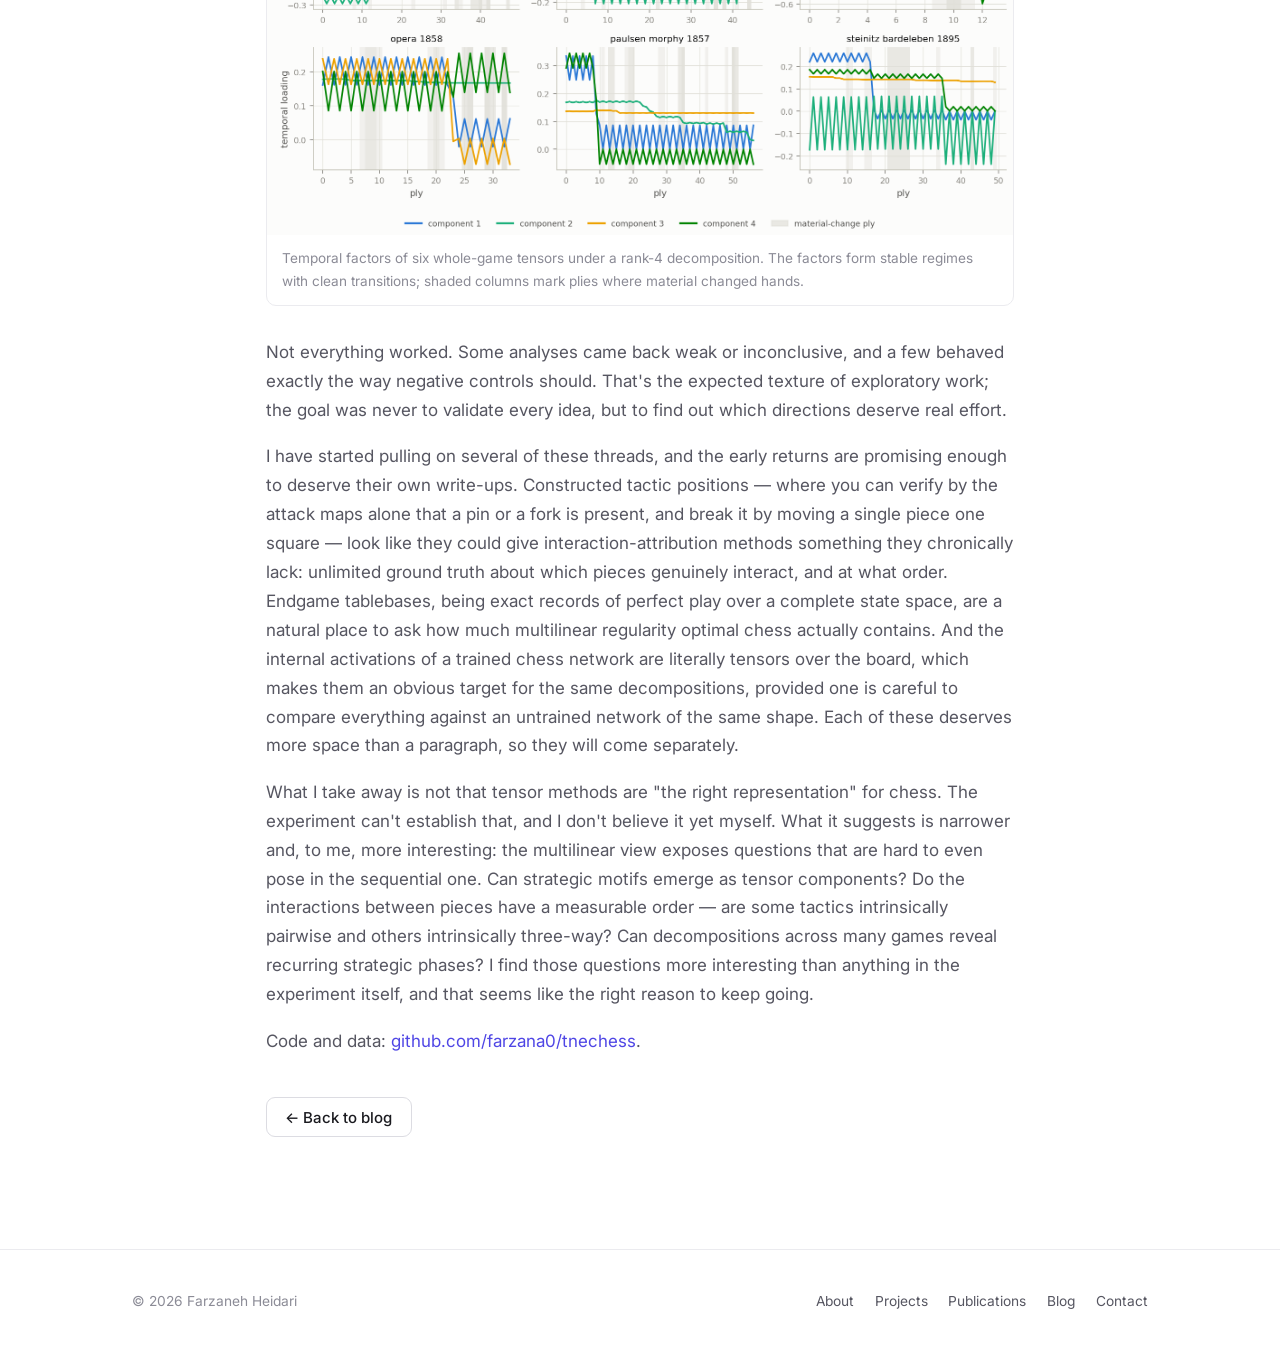
==== commit 9141a402: "Revise post introduction" ====
--- a/blog/tenchess/index.html
+++ b/blog/tenchess/index.html
@@ -78,9 +78,9 @@
         <div class="container">
           <div class="prose">
 
-            <p>Chess is almost always represented as a sequence: position, move, position, move. That representation is so natural that it's easy to forget it is a choice. But most of the quantities that matter in chess don't live on a line. They live on grids and products of grids — pieces on squares, squares over time, two players' pieces interacting with each other. A game is arguably less like a sentence and more like a block of structured data with several axes: rank, file, piece type, time.</p>
+            <p>Chess is almost always written down as a sequence: position, move, position, move — a game unspooling one ply at a time, like a sentence. The notation is so natural that it's easy to forget it is a choice. But very little of what matters in chess lives on a line. A knight's influence spreads over a grid of squares; a pawn structure is a shape, not a list; two armies press against each other in space while the position drifts through time. Stack the snapshots of a game on top of one another and what you are holding looks less like a sentence and more like a solid block of structured data — ranks, files, piece types, time, each along its own axis.</p>
 
-            <p>That made me wonder what happens if you take the multilinear view seriously. Represent a position as a stack of 8×8 planes, one per piece type and color. Stack the positions of a game along a time axis and you get a tensor. Once you say the word "tensor," a different toolbox becomes available — low-rank decompositions, multilinear surrogate models, structured factorizations — none of which has anything to do with playing better chess. The point isn't engine strength. The point is understanding structure: does chess, viewed this way, have any?</p>
+            <p>A block with axes is a tensor. So I wondered what happens if you take that reading seriously: represent a position as a stack of 8×8 planes, one per piece type and color, and stack those boards along a time axis. It is a small change in viewpoint, but it makes an entirely different set of mathematical tools available — low-rank decompositions, multilinear surrogate models, structured factorizations. None of these has anything to do with playing better chess; the point isn't engine strength. The point is understanding structure: does chess, viewed this way, have any?</p>
 
             <p>Before that toolbox can tell you anything, there's a question that has to come first: does the multilinear view <em>preserve</em> the game, or does it flatten it into something that merely looks like chess? So the first experiment was deliberately modest. I took a handful of classic games, defined some simple position-evaluation functions (material, mobility, king safety), and asked three plain questions. Can a small multilinear model faithfully stand in for a chess value function? Do the importance scores you read off such a model point at strategically relevant squares? And do low-rank decompositions of a whole game find coherent temporal structure, or just noise?</p>
 
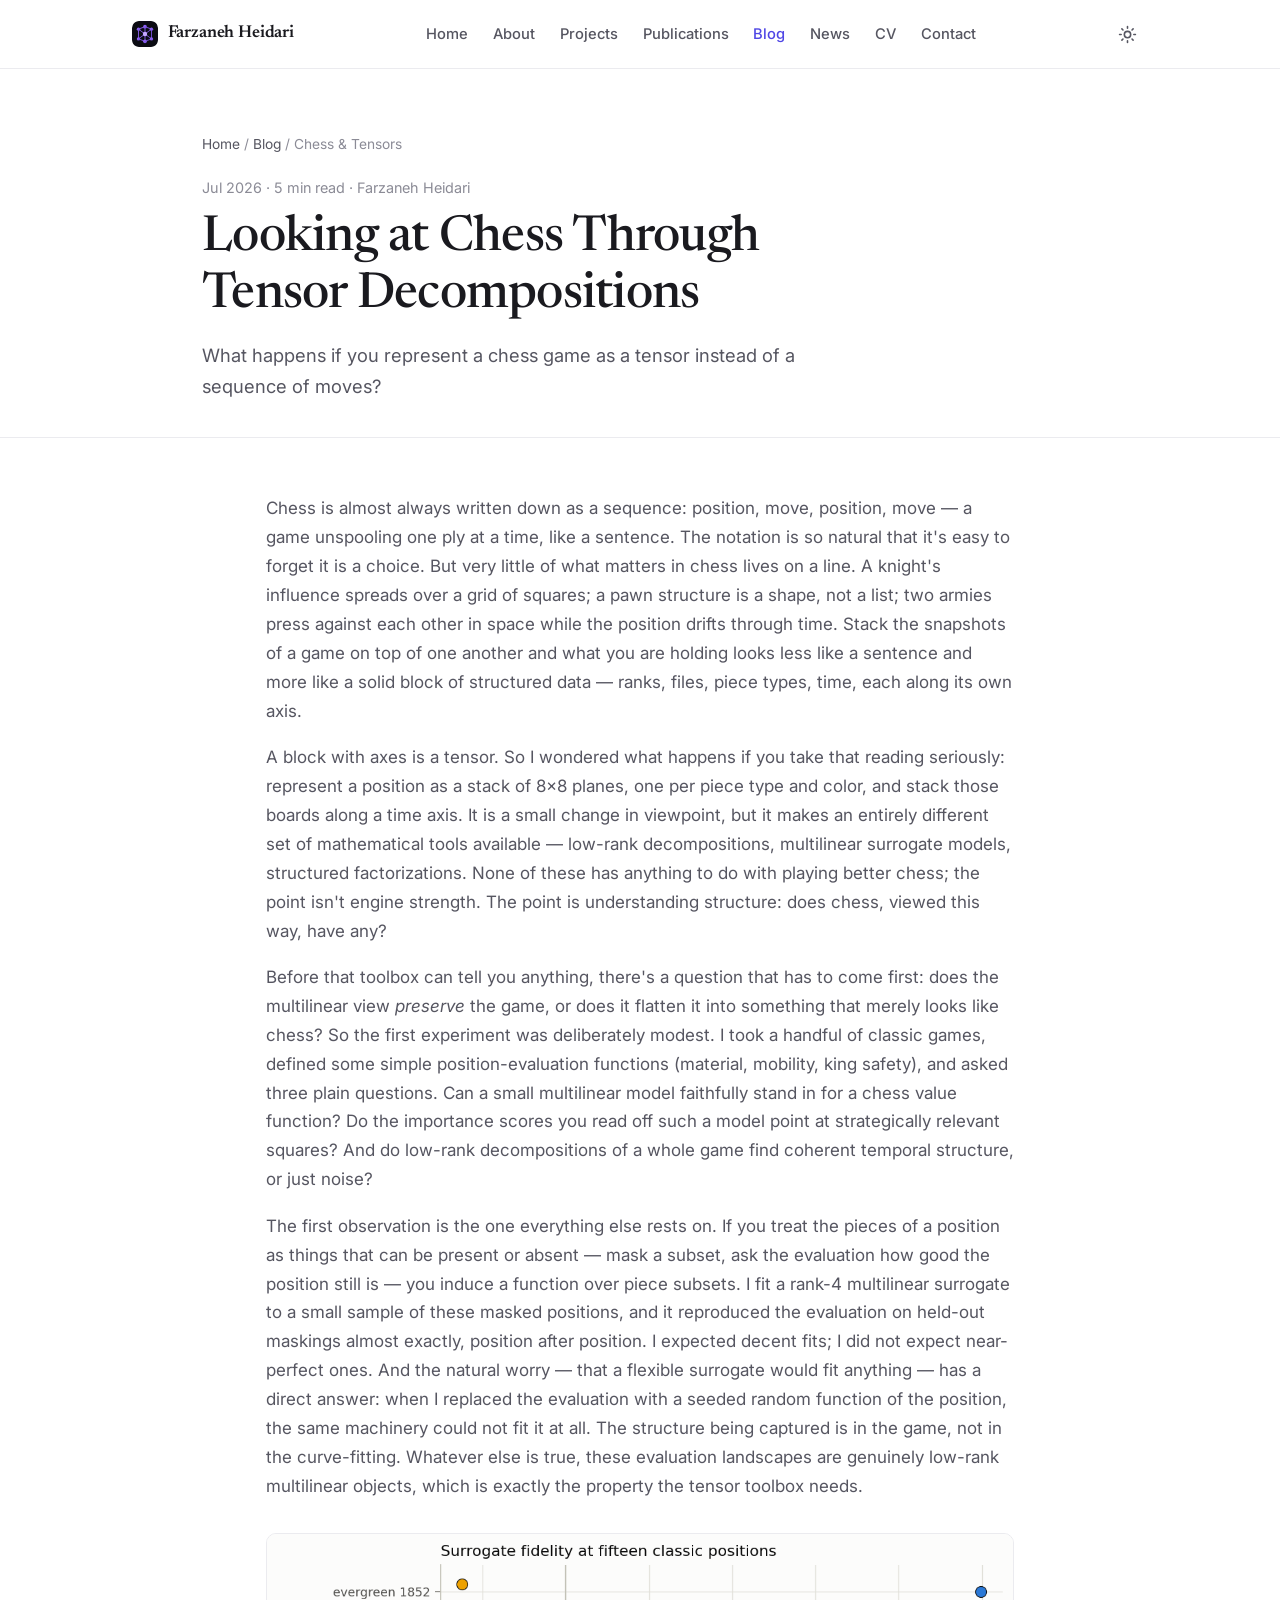
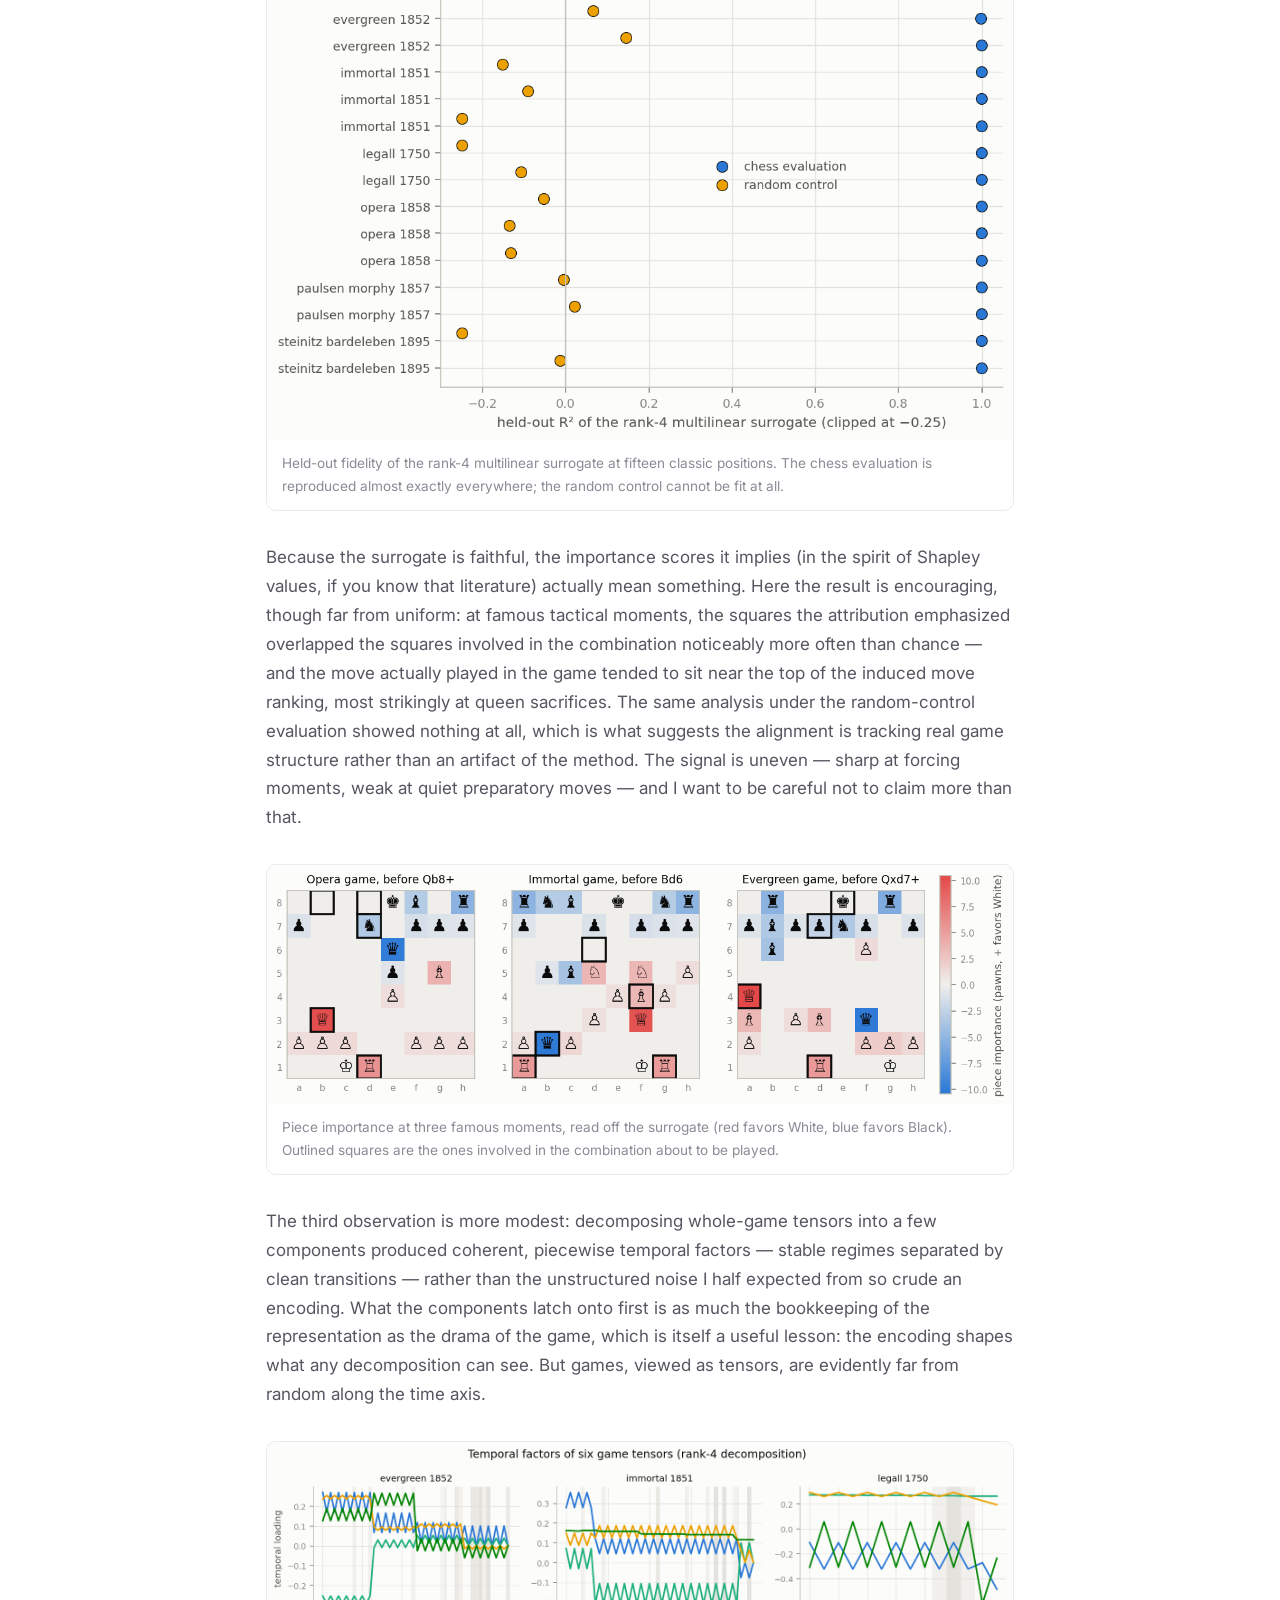
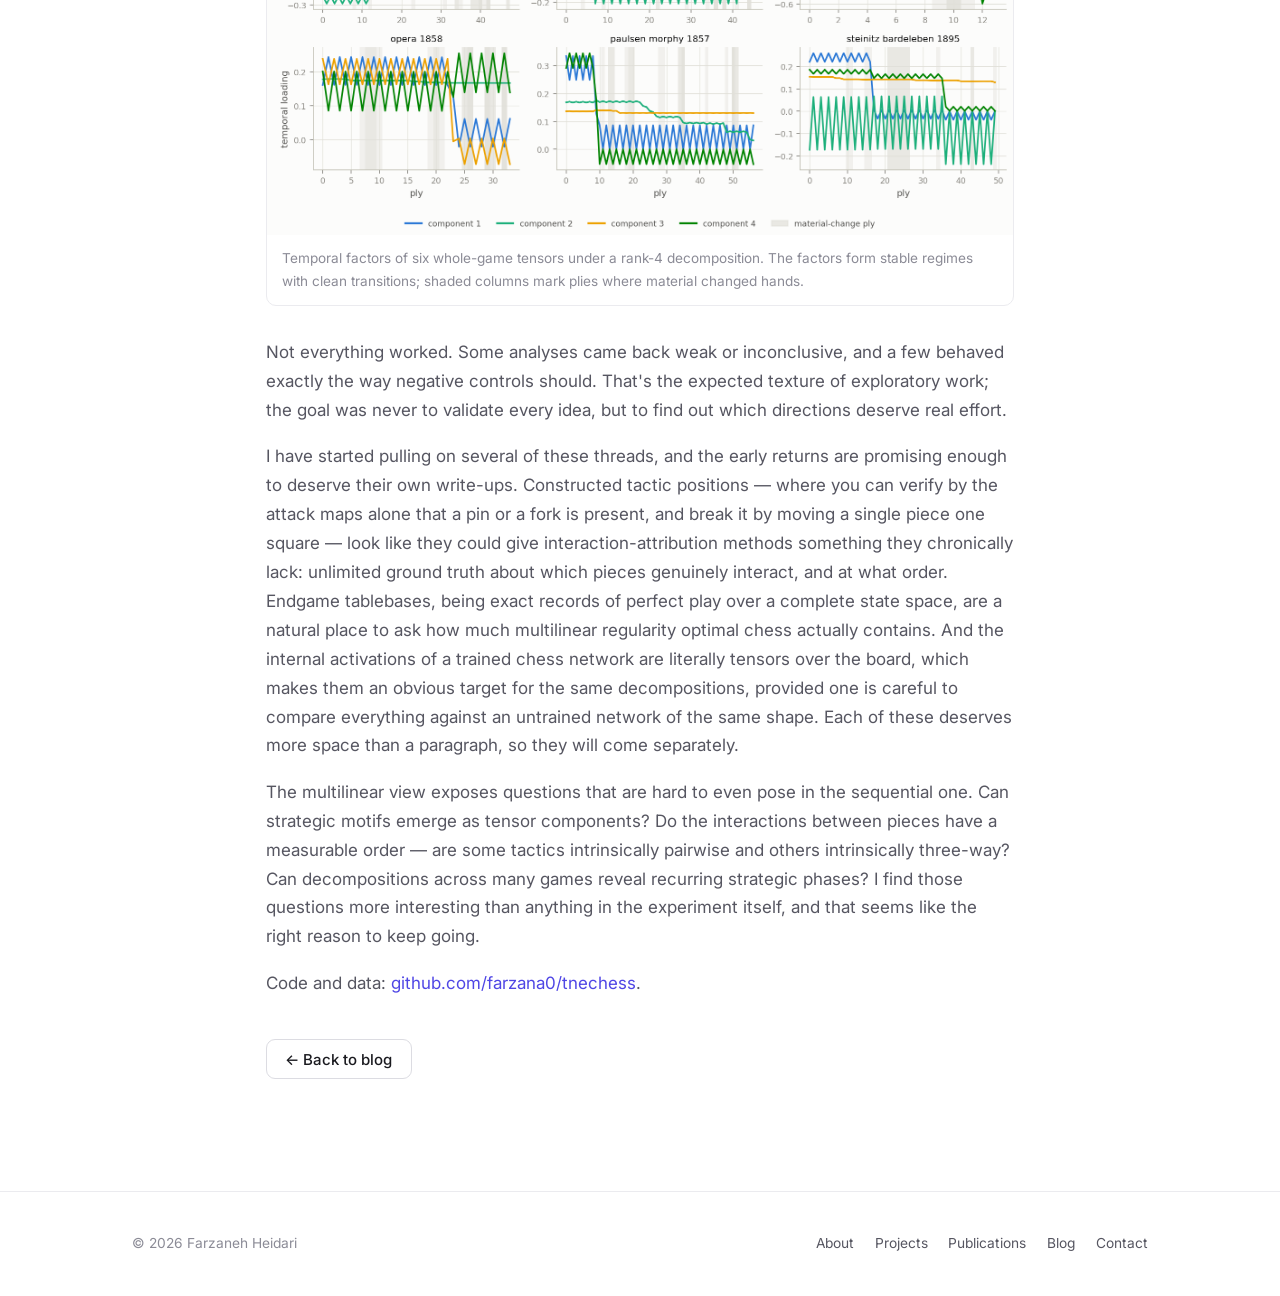
==== commit 33dff173: "Tighten closing paragraph" ====
--- a/blog/tenchess/index.html
+++ b/blog/tenchess/index.html
@@ -109,7 +109,7 @@
 
             <p>I have started pulling on several of these threads, and the early returns are promising enough to deserve their own write-ups. Constructed tactic positions — where you can verify by the attack maps alone that a pin or a fork is present, and break it by moving a single piece one square — look like they could give interaction-attribution methods something they chronically lack: unlimited ground truth about which pieces genuinely interact, and at what order. Endgame tablebases, being exact records of perfect play over a complete state space, are a natural place to ask how much multilinear regularity optimal chess actually contains. And the internal activations of a trained chess network are literally tensors over the board, which makes them an obvious target for the same decompositions, provided one is careful to compare everything against an untrained network of the same shape. Each of these deserves more space than a paragraph, so they will come separately.</p>
 
-            <p>What I take away is not that tensor methods are "the right representation" for chess. The experiment can't establish that, and I don't believe it yet myself. What it suggests is narrower and, to me, more interesting: the multilinear view exposes questions that are hard to even pose in the sequential one. Can strategic motifs emerge as tensor components? Do the interactions between pieces have a measurable order — are some tactics intrinsically pairwise and others intrinsically three-way? Can decompositions across many games reveal recurring strategic phases? I find those questions more interesting than anything in the experiment itself, and that seems like the right reason to keep going.</p>
+            <p>The multilinear view exposes questions that are hard to even pose in the sequential one. Can strategic motifs emerge as tensor components? Do the interactions between pieces have a measurable order — are some tactics intrinsically pairwise and others intrinsically three-way? Can decompositions across many games reveal recurring strategic phases? I find those questions more interesting than anything in the experiment itself, and that seems like the right reason to keep going.</p>
 
             <p class="muted">Code and data: <a href="https://github.com/farzana0/tnechess">github.com/farzana0/tnechess</a>.</p>
 
